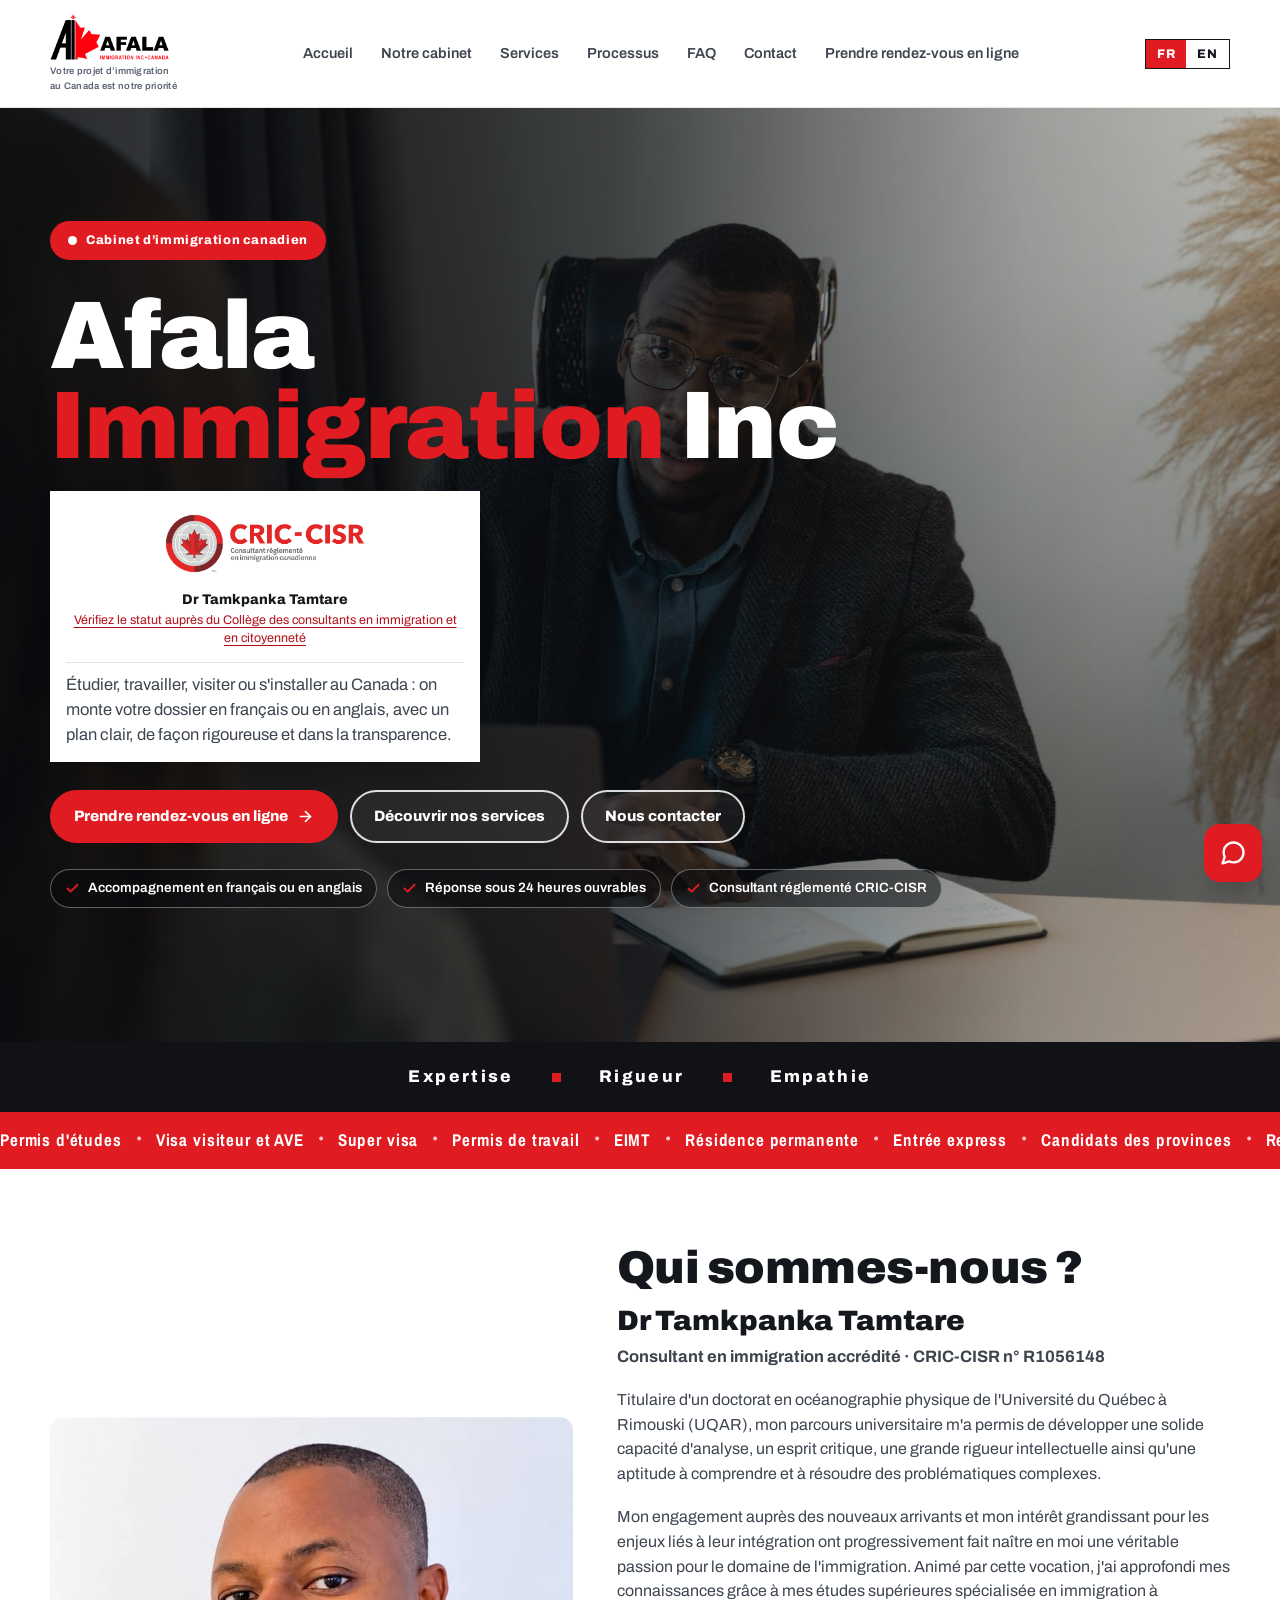
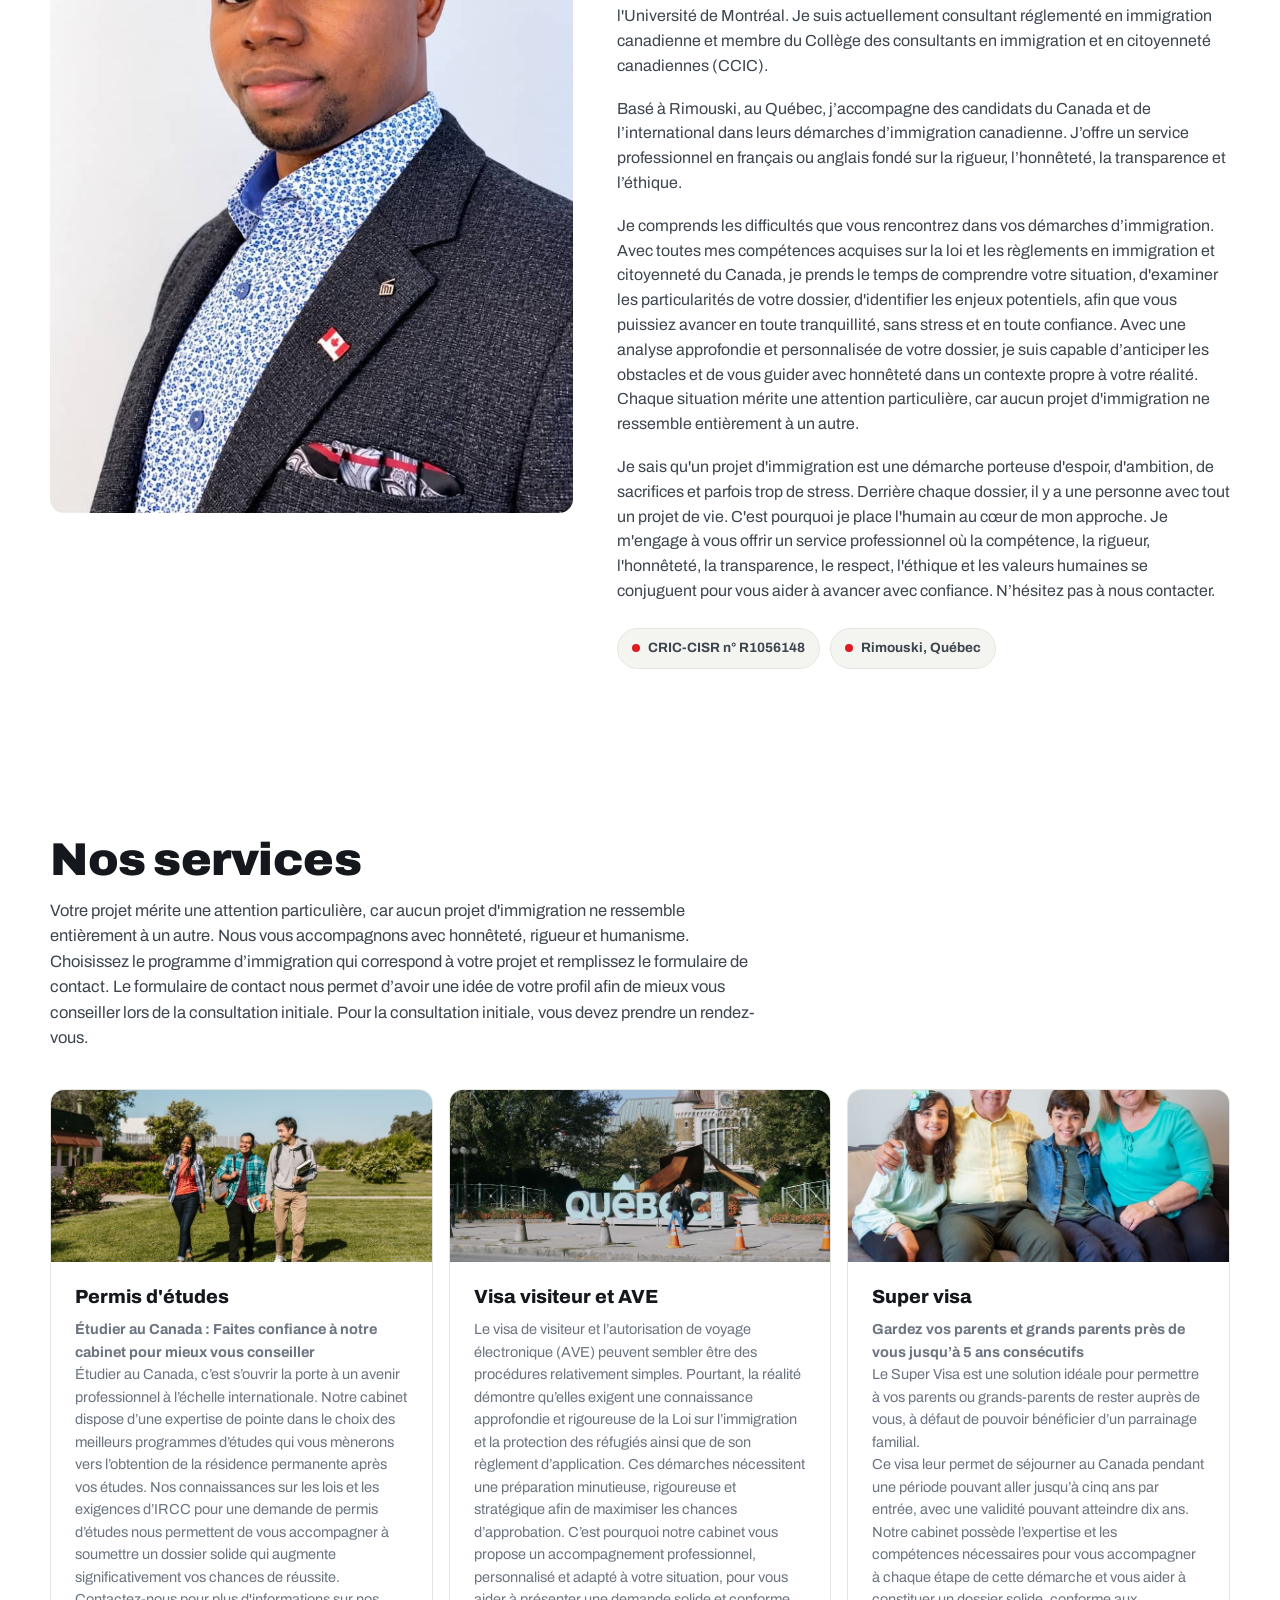
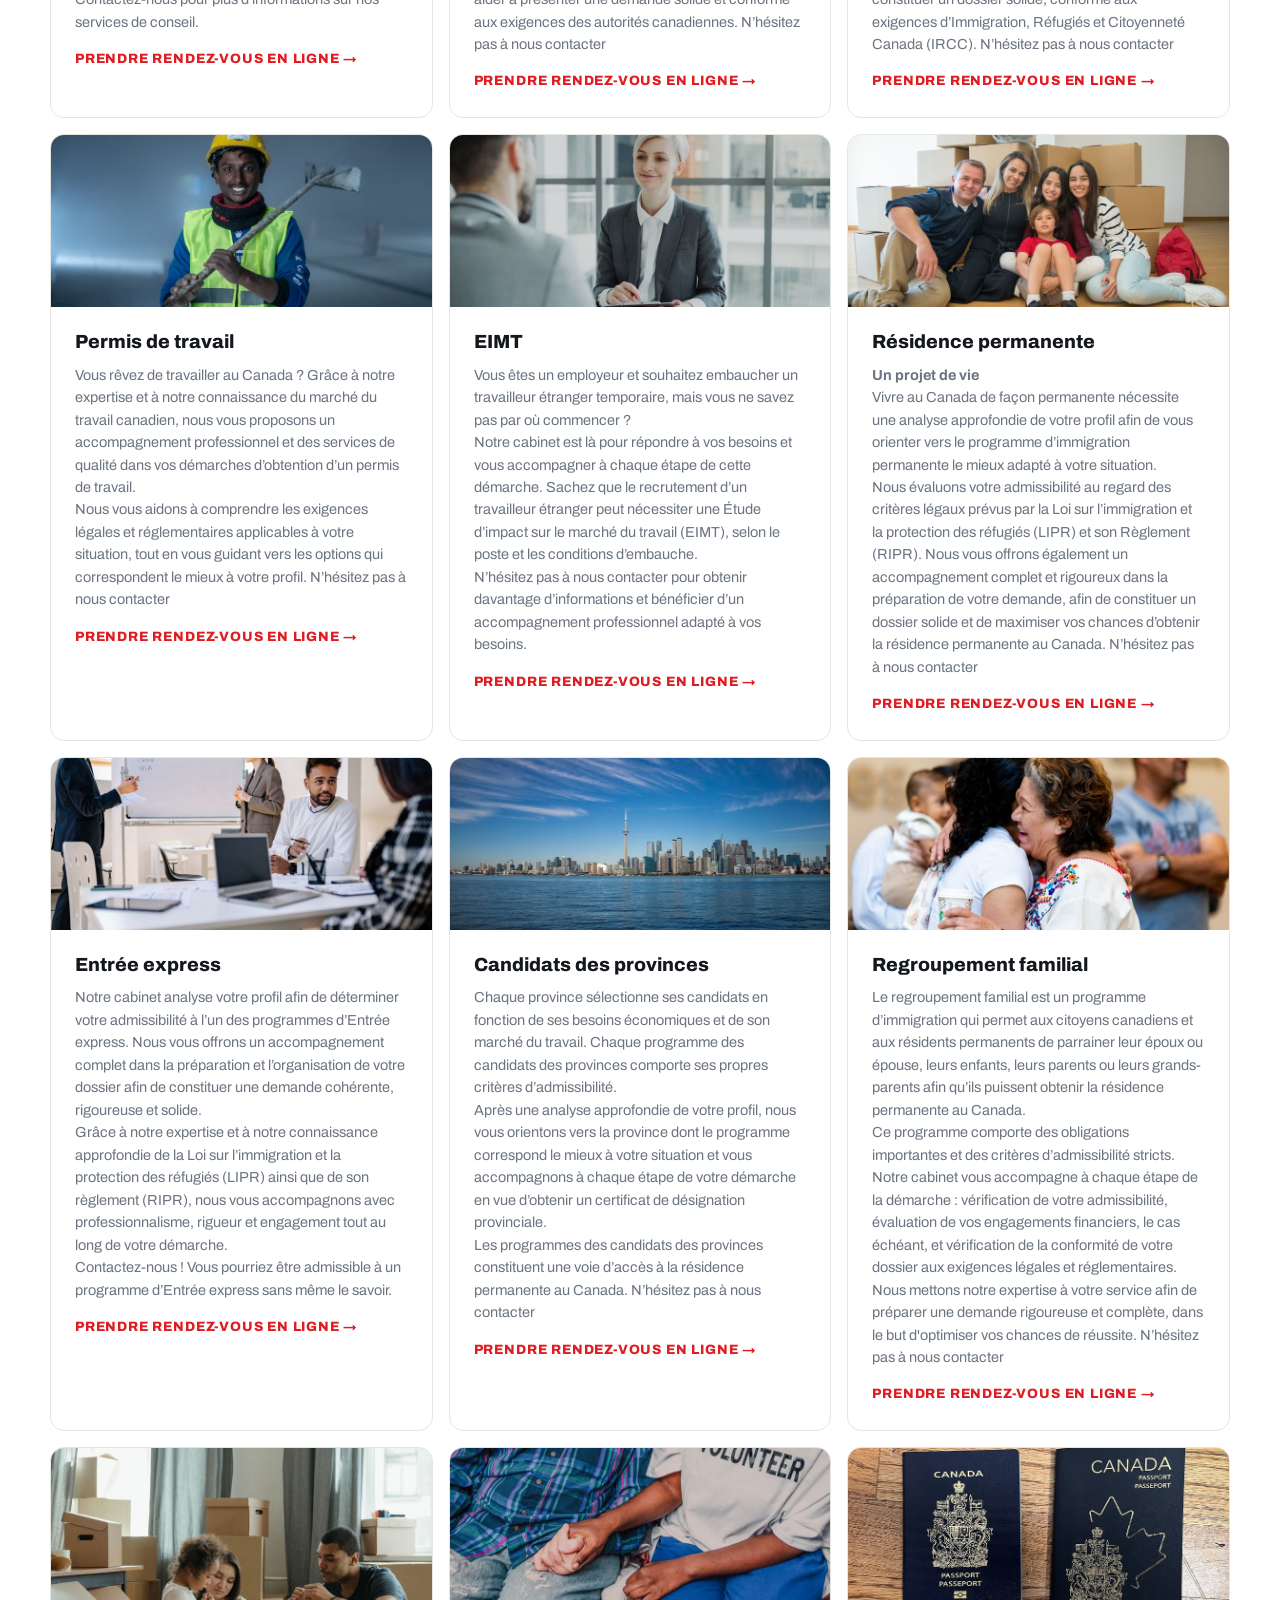
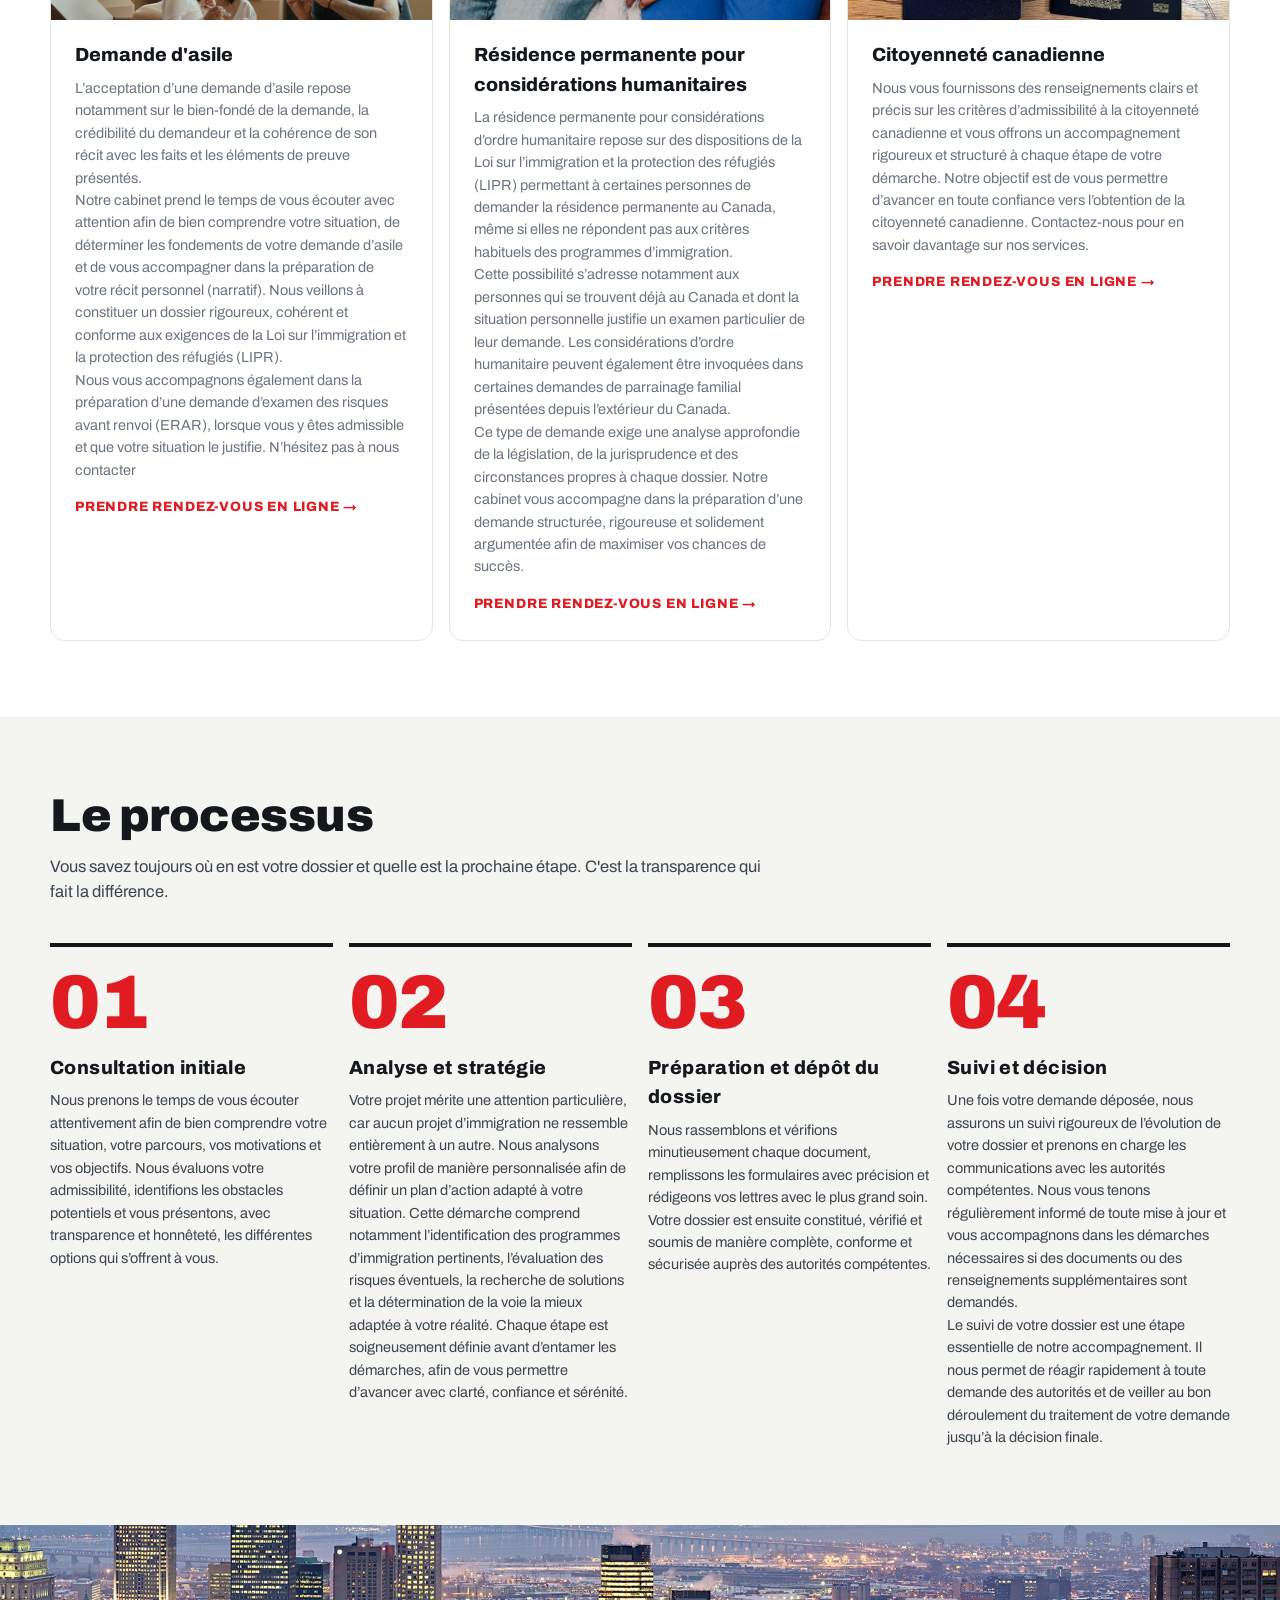
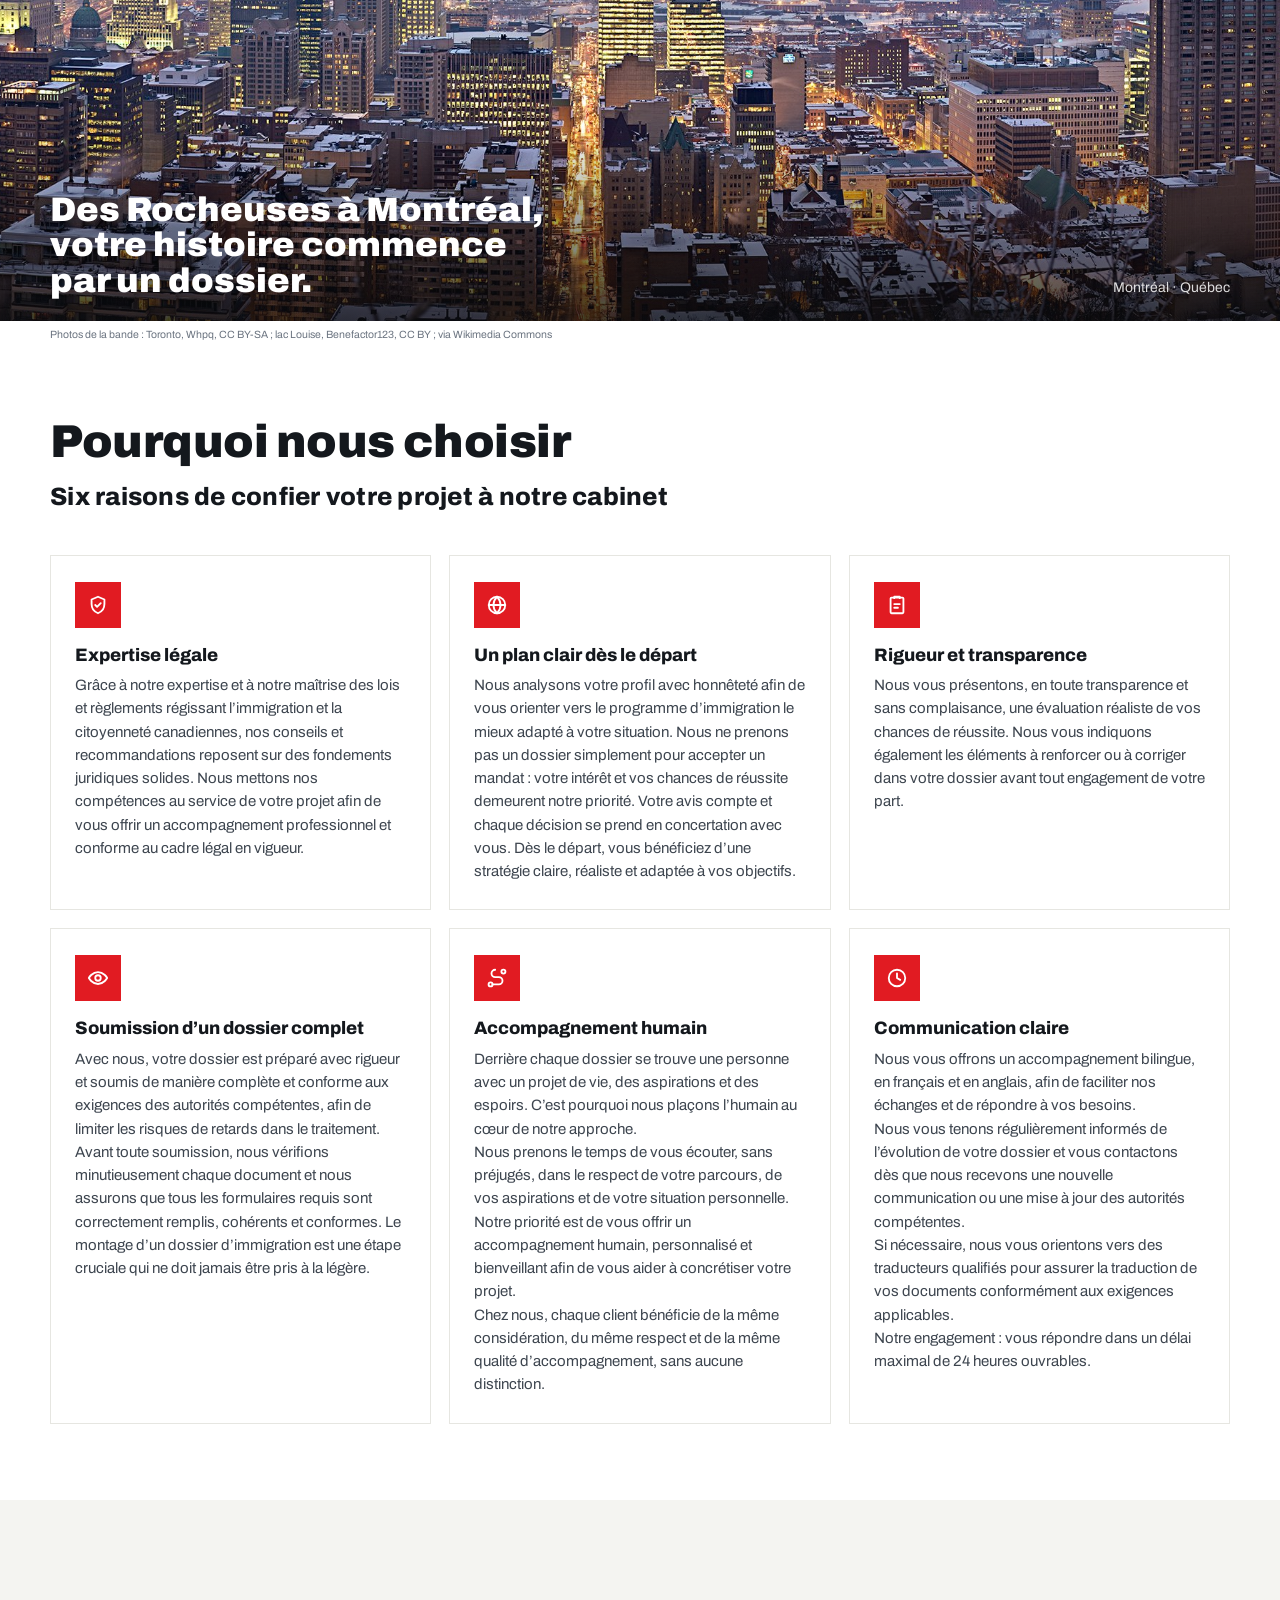
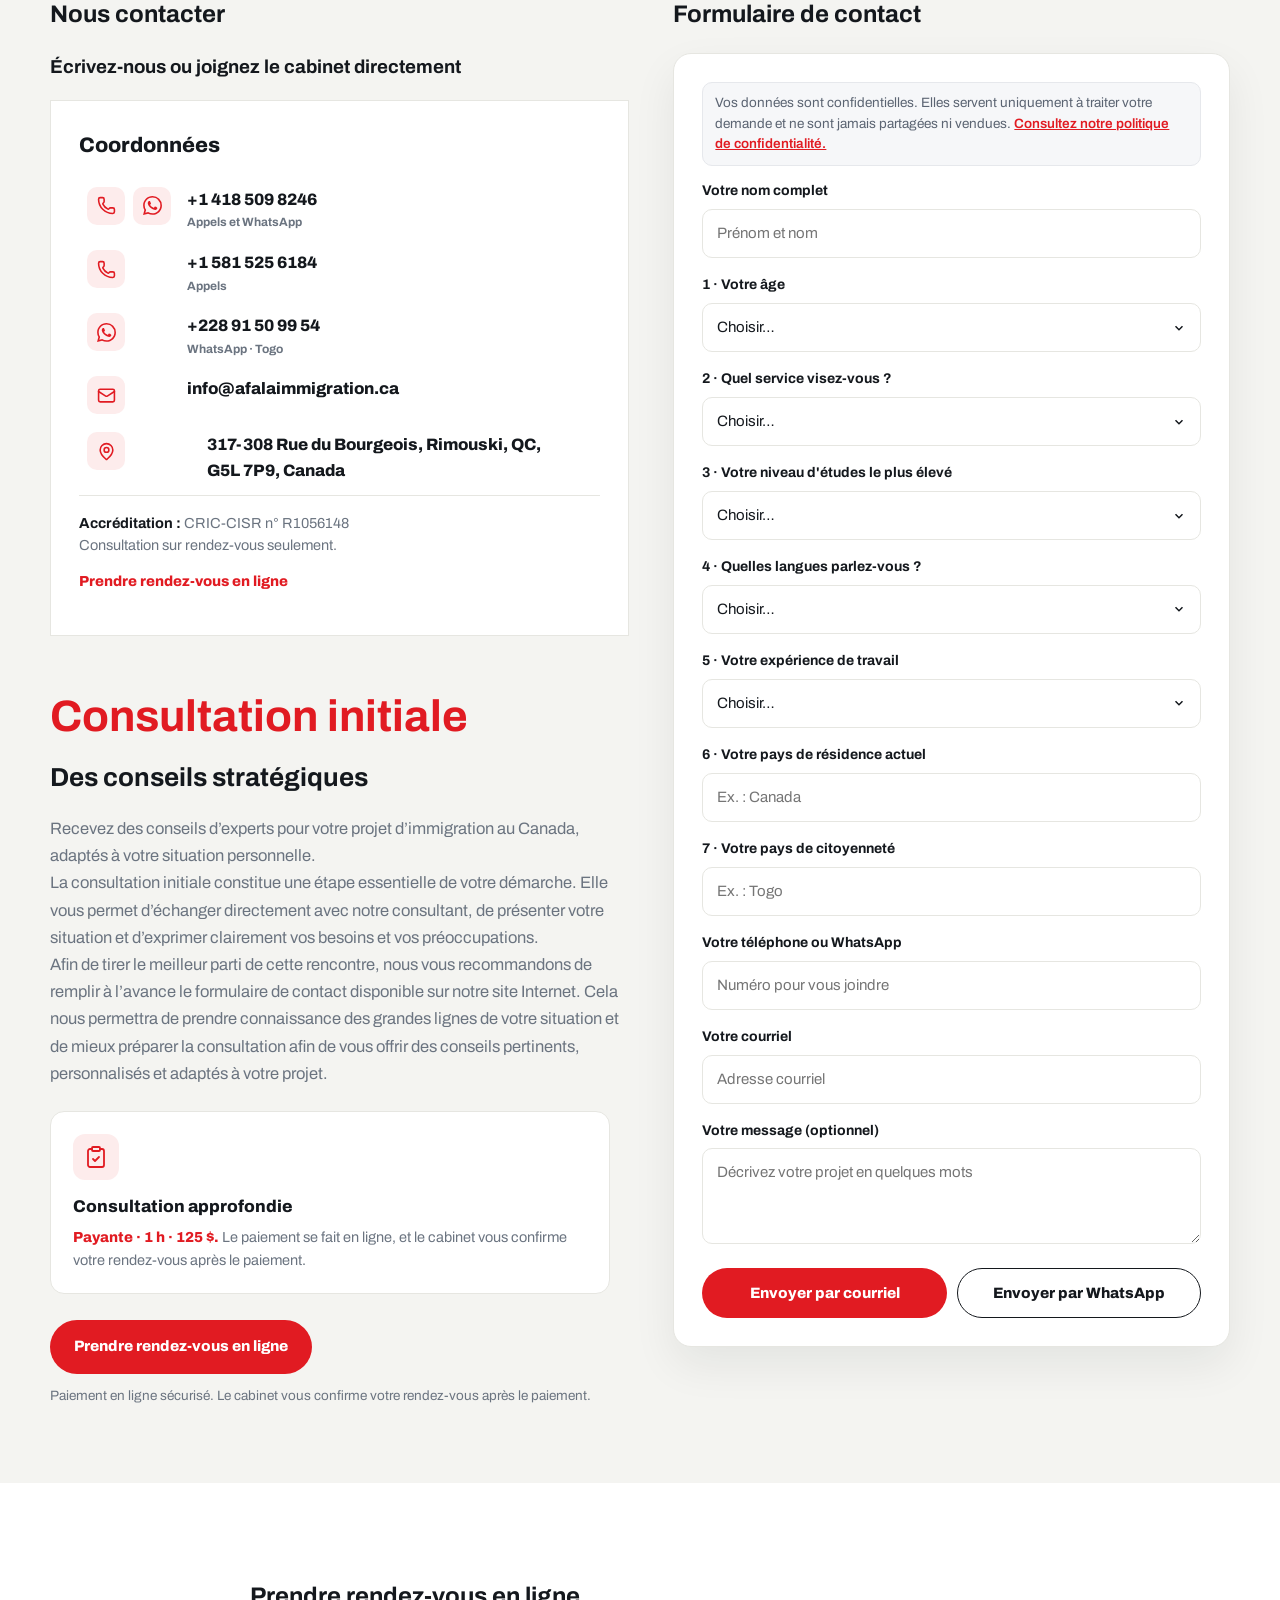
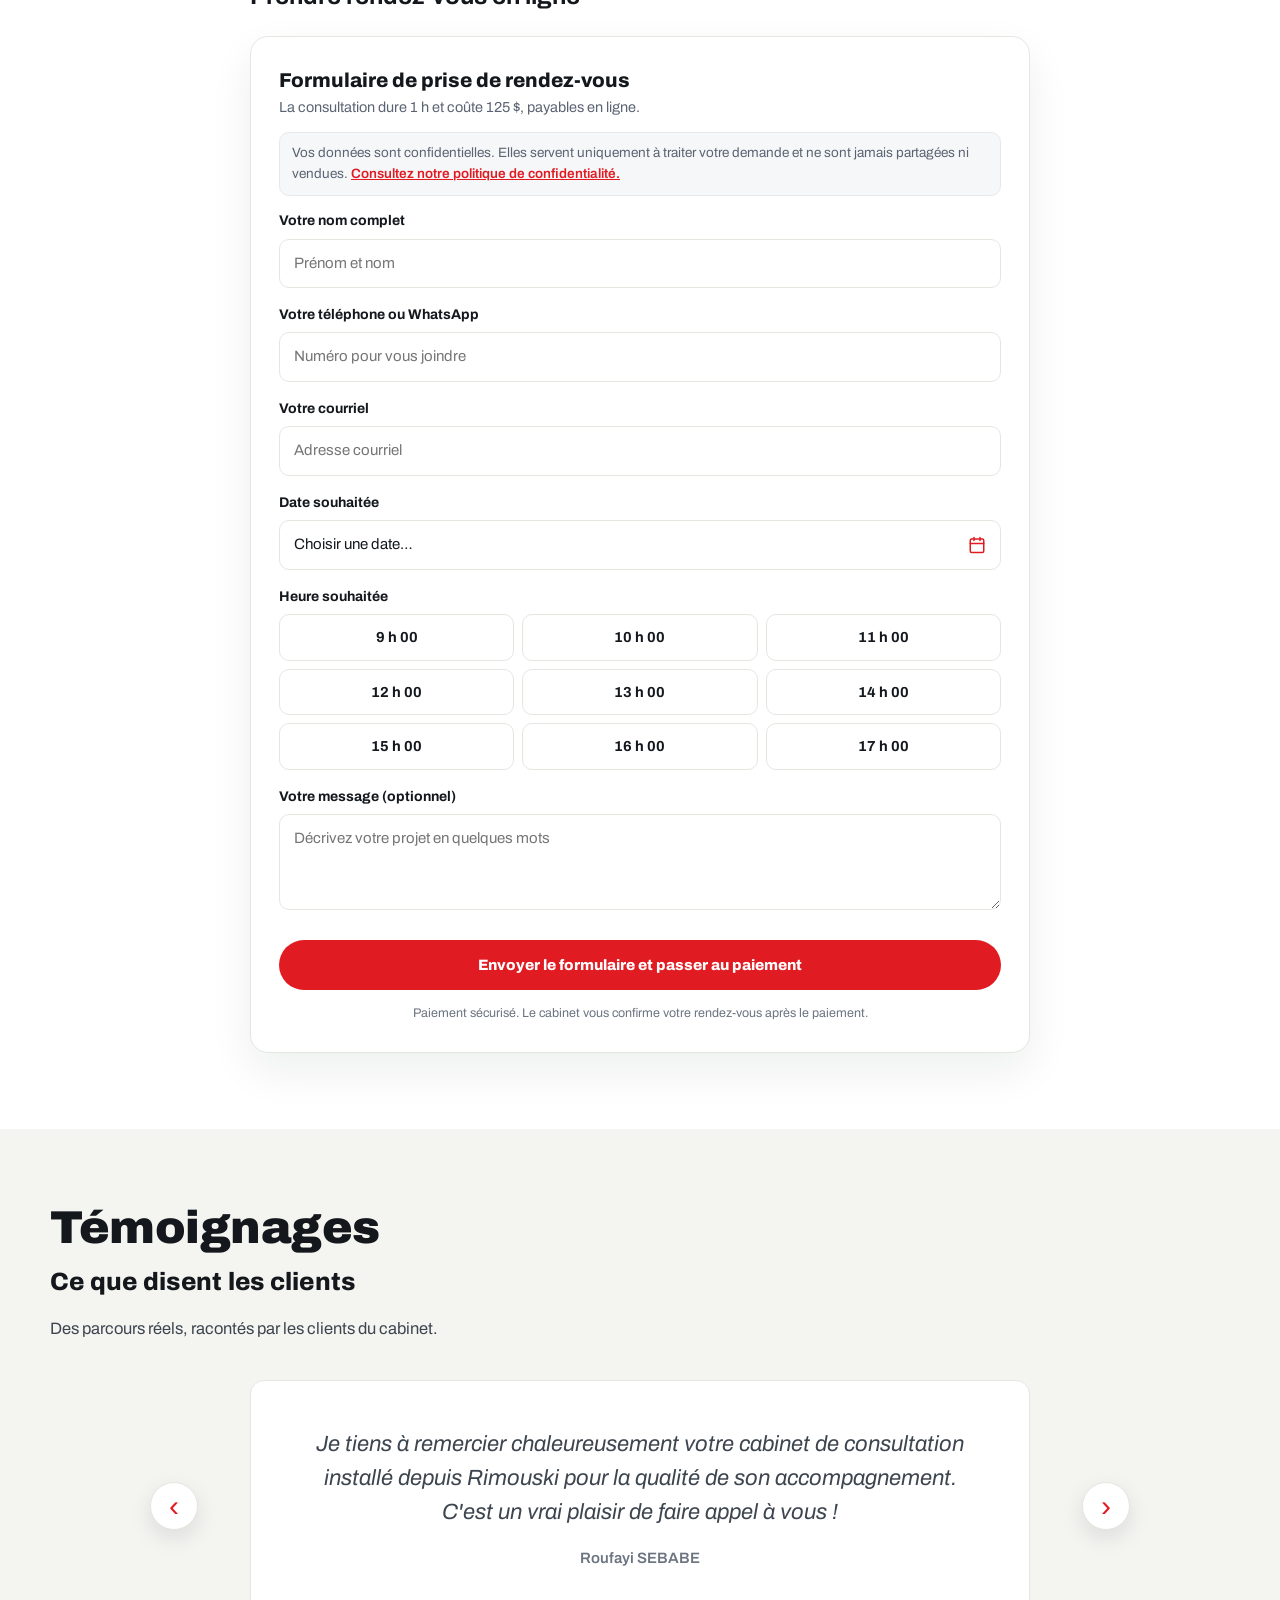
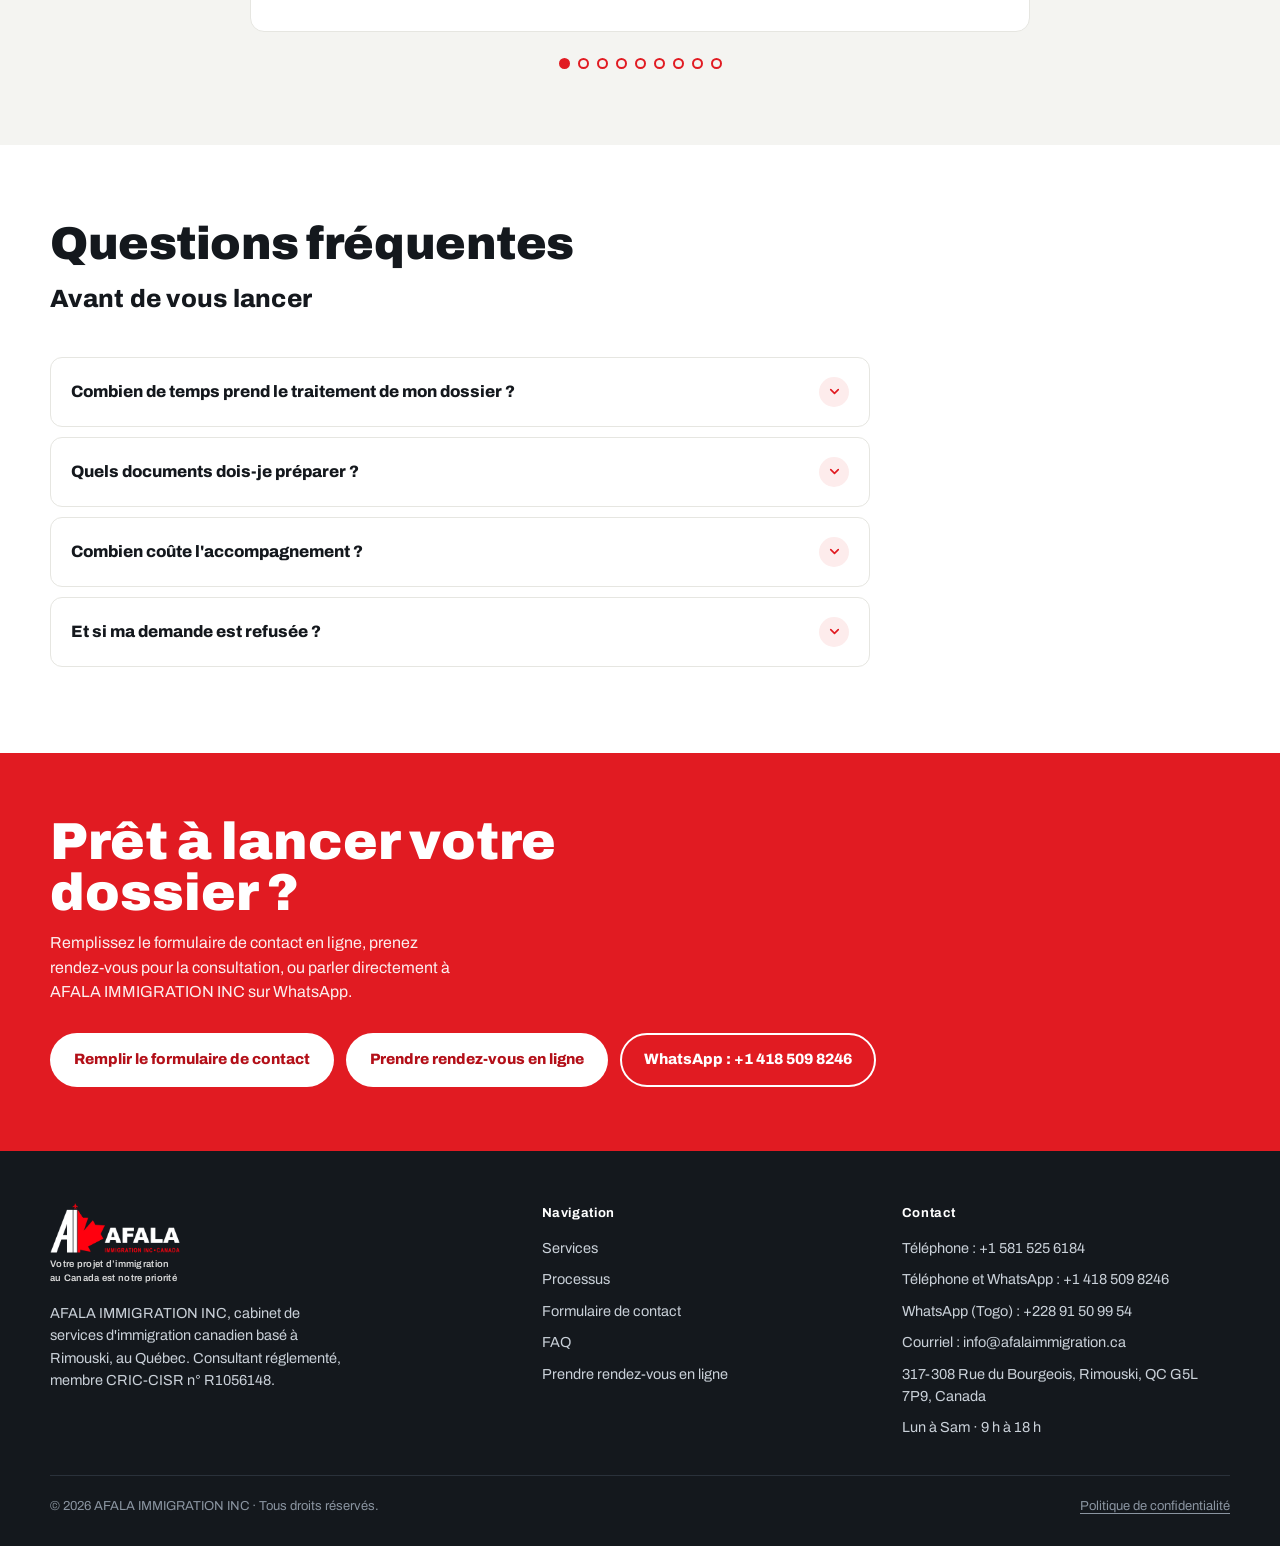
==== index.html @ df6d3e20 "Formulaire : « Je n'ai pas étudié » remplace « Je n'ai pas fréquenté » (niveau scolaire)" ====
<!doctype html>
<html lang="fr">
<head>
<meta charset="utf-8">
<meta name="viewport" content="width=device-width, initial-scale=1, viewport-fit=cover">
<meta name="color-scheme" content="light">
<title>AFALA IMMIGRATION INC · Immigration au Canada</title>
<meta name="description" content="Cabinet d'immigration canadien à Rimouski : permis d'études, visas, résidence permanente et regroupement familial. Consultation d'une heure en français ou en anglais.">
<meta property="og:type" content="website">
<meta property="og:site_name" content="AFALA IMMIGRATION INC">
<meta property="og:title" content="AFALA IMMIGRATION INC · Immigration au Canada">
<meta property="og:description" content="Cabinet d'immigration canadien à Rimouski : permis d'études, visas, résidence permanente et regroupement familial. Consultation d'une heure en français ou en anglais.">
<meta property="og:url" content="https://hubert25-hub.github.io/Afala_immigration-inc/">
<meta property="og:image" content="https://hubert25-hub.github.io/Afala_immigration-inc/afala-images-23/logo-complet.png">
<meta name="twitter:card" content="summary_large_image">
<meta name="twitter:image" content="https://hubert25-hub.github.io/Afala_immigration-inc/afala-images-23/logo-complet.png">
<link rel="canonical" href="https://hubert25-hub.github.io/Afala_immigration-inc/">
<script type="application/ld+json">
{"@context":"https://schema.org","@type":"ProfessionalService","name":"AFALA IMMIGRATION INC","url":"https://hubert25-hub.github.io/Afala_immigration-inc/","logo":"https://hubert25-hub.github.io/Afala_immigration-inc/afala-images-23/logo-complet.png","email":"info@afalaimmigration.ca","telephone":"+1-418-509-8246","address":{"@type":"PostalAddress","streetAddress":"317-308 Rue du Bourgeois","addressLocality":"Rimouski","addressRegion":"QC","postalCode":"G5L 7P9","addressCountry":"CA"},"openingHours":"Mo-Sa 09:00-18:00","availableLanguage":["French","English"],"founder":{"@type":"Person","name":"Dr Tamkpanka Tamtare","jobTitle":"Consultant en immigration accrédité, CRIC-CISR n° R1056148"}}
</script>
<link rel="preconnect" href="https://fonts.googleapis.com">
<link rel="preconnect" href="https://fonts.gstatic.com" crossorigin>
<link href="https://fonts.googleapis.com/css2?family=Archivo:ital,wght@0,400;0,500;0,600;0,700;0,800;0,900;1,700&family=Archivo+Narrow:wght@600;700&display=swap" rel="stylesheet">
<link rel="stylesheet" href="style.css?v=4">
<script src="garde.js"></script>
  <link rel="icon" type="image/png" sizes="64x64" href="afala-images-23/favicon-64.png">
  <link rel="apple-touch-icon" sizes="180x180" href="afala-images-23/icone-apple-180.png">
    
  

</head>
<body>
<div id="splash" aria-hidden="true"><img src="afala-images-23/logo-complet.png" alt=""><p class="splash-slogan">Votre projet d’immigration<br>au Canada est notre priorité</p>
  <div class="barre"><span></span></div></div>


<!-- en-tete -->
  <header class="site">
  <div class="wrap header-in">
    <a class="wordmark" href="#accueil" aria-label="Accueil, AFALA IMMIGRATION INC">
      <img class="brand-logo" src="afala-images-23/logo-complet.png" alt="AFALA IMMIGRATION INC">
    <span class="brand-slogan">Votre projet d’immigration<br>au Canada est notre priorité</span>
    </a>
    <nav class="main" aria-label="Navigation principale">
      <a href="#accueil">Accueil</a>
      <a href="#apropos">Notre cabinet</a>
      <a href="#services">Services</a>
      <a href="#processus">Processus</a>
      <a href="#faq">FAQ</a>
      <a href="#contact">Contact</a>
      <a href="#rendez-vous">Prendre rendez-vous en ligne</a>
    </nav>
    <div class="lang-switch" role="group" aria-label="Langue / Language"><button type="button" data-lang="fr" class="active">FR</button><button type="button" data-lang="en">EN</button></div>
    <button class="burger" id="menuBtn" type="button" aria-label="Ouvrir le menu" aria-expanded="false" aria-controls="mobileMenu"><span></span><span></span><span></span></button>
  </div>
  <div class="mobile-menu" id="mobileMenu">
    <div class="wrap">
      <a href="#accueil">Accueil</a>
      <a href="#apropos">Notre cabinet</a>
      <a href="#services">Services</a>
      <a href="#processus">Processus</a>
      <a href="#faq">FAQ</a>
      <a href="#contact">Contact</a>
      <a href="#rendez-vous">Prendre rendez-vous en ligne</a>
    </div>
  </div>
</header>


<main id="accueil">

  
  <!-- hero -->
  <section class="hero" style="padding-bottom:0">
    <div class="wrap">
      <p class="eyebrow">Cabinet d’immigration canadien</p>
      <h1>Afala<br><span class="red">Immigration</span> Inc</h1>
      <div class="hero-insigne">
        <img class="insigne-fr" src="afala-images-23/CRIC-CISR_FR_HORZ_CLR_POS.png" alt="Insigne CRIC-CISR du Collège des consultants en immigration et en citoyenneté">
        <img class="insigne-en" src="afala-images-23/RCIC-IRB_EN_HORZ_CLR_POS (1).png" alt="RCIC-IRB insignia of the College of Immigration and Citizenship Consultants">
        <div class="hero-insigne-txt">
          <div class="hero-insigne-name">Dr Tamkpanka Tamtare</div>
          <a class="hero-insigne-link" href="https://register.college-ic.ca" target="_blank" rel="noopener">Vérifiez le statut auprès du Collège des consultants en immigration et en citoyenneté</a>
        </div>
        <p class="hero-insigne-sub">Étudier, travailler, visiter ou s'installer au Canada : on monte votre dossier en français ou en anglais, avec un plan clair, de façon rigoureuse et dans la transparence.</p>
      </div>
      <div class="hero-ctas">
        <a class="btn btn-red" href="#rendez-vous">Prendre rendez-vous en ligne
          <svg width="17" height="17" viewBox="0 0 24 24" fill="none" stroke="currentColor" stroke-width="2.4" stroke-linecap="round" stroke-linejoin="round"><path d="M5 12h14"/><path d="m12 5 7 7-7 7"/></svg>
        </a>
        <a class="btn btn-outline" href="#services">Découvrir nos services</a>
        <a class="btn btn-outline" href="#contact">Nous contacter</a>
      </div>
      <ul class="trust">
        <li><svg width="15" height="15" viewBox="0 0 24 24" fill="none" stroke="#E11B22" stroke-width="3" stroke-linecap="round" stroke-linejoin="round"><path d="M20 6 9 17l-5-5"/></svg>Accompagnement en français ou en anglais</li>
        <li><svg width="15" height="15" viewBox="0 0 24 24" fill="none" stroke="#E11B22" stroke-width="3" stroke-linecap="round" stroke-linejoin="round"><path d="M20 6 9 17l-5-5"/></svg>Réponse sous 24 heures ouvrables</li>
        <li><svg width="15" height="15" viewBox="0 0 24 24" fill="none" stroke="#E11B22" stroke-width="3" stroke-linecap="round" stroke-linejoin="round"><path d="M20 6 9 17l-5-5"/></svg>Consultant réglementé CRIC-CISR</li>
      </ul>
    </div>
      
    
    <figure class="wrap hero-photo" id="heroPhoto">
      <div class="hero-slides">
        <div class="hero-slide active">
          <img src="afala-images-23/photo-consultation.jpg" alt="Le consultant en immigration en pleine consultation avec une cliente" width="1920" height="1280">
        </div>
      </div>
    </figure>
  </section>

  <div class="devise-band" aria-label="Devise du cabinet"><span>Expertise</span><i></i><span>Rigueur</span><i></i><span>Empathie</span></div>

  <div class="marquee" aria-hidden="true">
    <!-- banniere defilante -->
  <div class="marquee-track" id="marqueeTrack">
      <span>Permis d'études</span><i>•</i><span>Visa visiteur et AVE</span><i>•</i><span>Super visa</span><i>•</i><span>Permis de travail</span><i>•</i><span>EIMT</span><i>•</i><span>Résidence permanente</span><i>•</i><span>Entrée express</span><i>•</i><span>Candidats des provinces</span><i>•</i><span>Regroupement familial</span><i>•</i><span>Demande d'asile</span><i>•</i><span>Résidence permanente pour considérations humanitaires</span><i>•</i><span>Citoyenneté canadienne</span><i>•</i>
    </div>
  </div>

  
  <!-- a propos -->
  <section id="apropos">
    <div class="wrap about-layout">
      <figure class="about-photo has-img" style="margin:0"><img src="afala-images-23/portrait-consultant.jpg" alt="Dr Tamkpanka Tamtare, consultant en immigration accrédité" loading="lazy"></figure>
      <div class="about-copy">
        <h2 class="keep-case">Qui sommes-nous&nbsp;?</h2>
        <p class="about-name">Dr Tamkpanka Tamtare</p>
        <p class="about-role">Consultant en immigration accrédité · CRIC-CISR n° R1056148</p>
        <p class="about-text">Titulaire d'un doctorat en océanographie physique de l'Université du Québec à Rimouski (UQAR), mon parcours universitaire m'a permis de développer une solide capacité d'analyse, un esprit critique, une grande rigueur intellectuelle ainsi qu'une aptitude à comprendre et à résoudre des problématiques complexes.</p>
        <p class="about-text">Mon engagement auprès des nouveaux arrivants et mon intérêt grandissant pour les enjeux liés à leur intégration ont progressivement fait naître en moi une véritable passion pour le domaine de l'immigration. Animé par cette vocation, j'ai approfondi mes connaissances grâce à mes études supérieures spécialisée en immigration à l'Université de Montréal. Je suis actuellement consultant réglementé en immigration canadienne et membre du Collège des consultants en immigration et en citoyenneté canadiennes (CCIC).</p>
        <p class="about-text">Basé à Rimouski, au Québec, j’accompagne des candidats du Canada et de l’international dans leurs démarches d’immigration canadienne. J’offre un service professionnel en français ou anglais fondé sur la rigueur, l’honnêteté, la transparence et l’éthique.</p>
        <p class="about-text">Je comprends les difficultés que vous rencontrez dans vos démarches d’immigration. Avec toutes mes compétences acquises sur la loi et les règlements en immigration et citoyenneté du Canada, je prends le temps de comprendre votre situation, d'examiner les particularités de votre dossier, d'identifier les enjeux potentiels, afin que vous puissiez avancer en toute tranquillité, sans stress et en toute confiance. Avec une analyse approfondie et personnalisée de votre dossier, je suis capable d’anticiper les obstacles et de vous guider avec honnêteté dans un contexte propre à votre réalité. Chaque situation mérite une attention particulière, car aucun projet d'immigration ne ressemble entièrement à un autre.</p>
        <p class="about-text">Je sais qu'un projet d'immigration est une démarche porteuse d'espoir, d'ambition, de sacrifices et parfois trop de stress. Derrière chaque dossier, il y a une personne avec tout un projet de vie. C'est pourquoi je place l'humain au cœur de mon approche. Je m'engage à vous offrir un service professionnel où la compétence, la rigueur, l'honnêteté, la transparence, le respect, l'éthique et les valeurs humaines se conjuguent pour vous aider à avancer avec confiance. N’hésitez pas à nous contacter.</p>
        <ul class="about-chips">
          <li>CRIC-CISR n° R1056148</li>
          <li>Rimouski, Québec</li>
        </ul>
      </div>
    </div>
  </section>

  
  <!-- services -->
  <section id="services">
    <div class="wrap">
      <div class="sec-head">
        <h2>Nos services</h2>
        <p>Votre projet mérite une attention particulière, car aucun projet d'immigration ne ressemble entièrement à un autre. Nous vous accompagnons avec honnêteté, rigueur et humanisme. Choisissez le programme d’immigration qui correspond à votre projet et remplissez le formulaire de contact. Le formulaire de contact nous permet d’avoir une idée de votre profil afin de mieux vous conseiller lors de la consultation initiale. Pour la consultation initiale, vous devez prendre un rendez-vous.</p>
      </div>
      <div class="services">
        <a class="svc" href="#rendez-vous"><img class="photo" src="afala-images-23/service-residence-temporaire.jpg" alt="Étudiants marchant sur un campus"><h3>Permis d'études</h3><p><strong>Étudier au Canada : Faites confiance à notre cabinet pour mieux vous conseiller</strong></p><p>Étudier au Canada, c’est s’ouvrir la porte à un avenir professionnel à l’échelle internationale. Notre cabinet dispose d’une expertise de pointe dans le choix des meilleurs programmes d’études qui vous mènerons vers l’obtention de la résidence permanente après vos études. Nos connaissances sur les lois et les exigences d’IRCC pour une demande de permis d’études nous permettent de vous accompagner à soumettre un dossier solide qui augmente significativement vos chances de réussite. Contactez-nous pour plus d'informations sur nos services de conseil.</p><span class="go">Prendre rendez-vous en ligne →</span></a>
        <a class="svc" href="#rendez-vous"><img class="photo" src="afala-images-23/service-visites.jpg" alt="Des touristes devant le panneau de la ville de Québec"><h3>Visa visiteur et AVE</h3><p>Le visa de visiteur et l’autorisation de voyage électronique (AVE) peuvent sembler être des procédures relativement simples. Pourtant, la réalité démontre qu’elles exigent une connaissance approfondie et rigoureuse de la Loi sur l’immigration et la protection des réfugiés ainsi que de son règlement d’application. Ces démarches nécessitent une préparation minutieuse, rigoureuse et stratégique afin de maximiser les chances d’approbation. C’est pourquoi notre cabinet vous propose un accompagnement professionnel, personnalisé et adapté à votre situation, pour vous aider à présenter une demande solide et conforme aux exigences des autorités canadiennes. N’hésitez pas à nous contacter</p><span class="go">Prendre rendez-vous en ligne →</span></a>
        <a class="svc" href="#rendez-vous"><img class="photo" src="afala-images-23/service-super-visa.jpg" alt="Des grands-parents souriants entourés de leurs petits-enfants"><h3>Super visa</h3><p><strong>Gardez vos parents et grands parents près de vous jusqu’à 5 ans consécutifs</strong></p><p>Le Super Visa est une solution idéale pour permettre à vos parents ou grands-parents de rester auprès de vous, à défaut de pouvoir bénéficier d’un parrainage familial.</p><p>Ce visa leur permet de séjourner au Canada pendant une période pouvant aller jusqu’à cinq ans par entrée, avec une validité pouvant atteindre dix ans.</p><p>Notre cabinet possède l’expertise et les compétences nécessaires pour vous accompagner à chaque étape de cette démarche et vous aider à constituer un dossier solide, conforme aux exigences d’Immigration, Réfugiés et Citoyenneté Canada (IRCC). N’hésitez pas à nous contacter</p><span class="go">Prendre rendez-vous en ligne →</span></a>
        <a class="svc" href="#rendez-vous"><img class="photo" src="afala-images-23/service-permis-travail.jpg" alt="Un travailleur souriant sur son lieu de travail"><h3>Permis de travail</h3><p>Vous rêvez de travailler au Canada ? Grâce à notre expertise et à notre connaissance du marché du travail canadien, nous vous proposons un accompagnement professionnel et des services de qualité dans vos démarches d’obtention d’un permis de travail.</p><p>Nous vous aidons à comprendre les exigences légales et réglementaires applicables à votre situation, tout en vous guidant vers les options qui correspondent le mieux à votre profil. N’hésitez pas à nous contacter</p><span class="go">Prendre rendez-vous en ligne →</span></a>
        <a class="svc" href="#rendez-vous"><img class="photo" src="afala-images-23/service-eimt.jpg" alt="Un entretien d'embauche dans un bureau moderne"><h3>EIMT</h3><p>Vous êtes un employeur et souhaitez embaucher un travailleur étranger temporaire, mais vous ne savez pas par où commencer ?</p><p>Notre cabinet est là pour répondre à vos besoins et vous accompagner à chaque étape de cette démarche. Sachez que le recrutement d’un travailleur étranger peut nécessiter une Étude d’impact sur le marché du travail (EIMT), selon le poste et les conditions d’embauche.</p><p>N’hésitez pas à nous contacter pour obtenir davantage d’informations et bénéficier d’un accompagnement professionnel adapté à vos besoins.</p><span class="go">Prendre rendez-vous en ligne →</span></a>
        <a class="svc" href="#rendez-vous"><img class="photo" src="afala-images-23/service-residence-permanente.jpg" alt="Une famille souriante qui s'installe dans son nouveau logement"><h3>Résidence permanente</h3><p><strong>Un projet de vie</strong></p><p>Vivre au Canada de façon permanente nécessite une analyse approfondie de votre profil afin de vous orienter vers le programme d’immigration permanente le mieux adapté à votre situation.</p><p>Nous évaluons votre admissibilité au regard des critères légaux prévus par la Loi sur l’immigration et la protection des réfugiés (LIPR) et son Règlement (RIPR). Nous vous offrons également un accompagnement complet et rigoureux dans la préparation de votre demande, afin de constituer un dossier solide et de maximiser vos chances d’obtenir la résidence permanente au Canada. N’hésitez pas à nous contacter</p><span class="go">Prendre rendez-vous en ligne →</span></a>
        <a class="svc" href="#rendez-vous"><img class="photo" src="afala-images-23/service-entree-express.jpg" alt="Professionnels en réunion dans un bureau moderne"><h3>Entrée express</h3><p>Notre cabinet analyse votre profil afin de déterminer votre admissibilité à l’un des programmes d’Entrée express. Nous vous offrons un accompagnement complet dans la préparation et l’organisation de votre dossier afin de constituer une demande cohérente, rigoureuse et solide.</p><p>Grâce à notre expertise et à notre connaissance approfondie de la Loi sur l’immigration et la protection des réfugiés (LIPR) ainsi que de son règlement (RIPR), nous vous accompagnons avec professionnalisme, rigueur et engagement tout au long de votre démarche.</p><p>Contactez-nous ! Vous pourriez être admissible à un programme d’Entrée express sans même le savoir.</p><span class="go">Prendre rendez-vous en ligne →</span></a>
        <a class="svc" href="#rendez-vous"><img class="photo" src="afala-images-23/service-provinces.jpg" alt="Toronto et la tour CN vues depuis le lac Ontario"><h3>Candidats des provinces</h3><p>Chaque province sélectionne ses candidats en fonction de ses besoins économiques et de son marché du travail. Chaque programme des candidats des provinces comporte ses propres critères d’admissibilité.</p><p>Après une analyse approfondie de votre profil, nous vous orientons vers la province dont le programme correspond le mieux à votre situation et vous accompagnons à chaque étape de votre démarche en vue d’obtenir un certificat de désignation provinciale.</p><p>Les programmes des candidats des provinces constituent une voie d’accès à la résidence permanente au Canada. N’hésitez pas à nous contacter</p><span class="go">Prendre rendez-vous en ligne →</span></a>
        <a class="svc" href="#rendez-vous"><img class="photo" src="afala-images-23/service-regroupement-familial.jpg" alt="Une famille réunie qui s'enlace avec joie"><h3>Regroupement familial</h3><p>Le regroupement familial est un programme d’immigration qui permet aux citoyens canadiens et aux résidents permanents de parrainer leur époux ou épouse, leurs enfants, leurs parents ou leurs grands-parents afin qu’ils puissent obtenir la résidence permanente au Canada.</p><p>Ce programme comporte des obligations importantes et des critères d’admissibilité stricts. Notre cabinet vous accompagne à chaque étape de la démarche : vérification de votre admissibilité, évaluation de vos engagements financiers, le cas échéant, et vérification de la conformité de votre dossier aux exigences légales et réglementaires.</p><p>Nous mettons notre expertise à votre service afin de préparer une demande rigoureuse et complète, dans le but d'optimiser vos chances de réussite. N’hésitez pas à nous contacter</p><span class="go">Prendre rendez-vous en ligne →</span></a>
        <a class="svc" href="#rendez-vous"><img class="photo" src="afala-images-23/service-asile.jpg" alt="Une famille qui s'installe dans un logement lumineux"><h3>Demande d'asile</h3><p>L’acceptation d’une demande d’asile repose notamment sur le bien-fondé de la demande, la crédibilité du demandeur et la cohérence de son récit avec les faits et les éléments de preuve présentés.</p><p>Notre cabinet prend le temps de vous écouter avec attention afin de bien comprendre votre situation, de déterminer les fondements de votre demande d’asile et de vous accompagner dans la préparation de votre récit personnel (narratif). Nous veillons à constituer un dossier rigoureux, cohérent et conforme aux exigences de la Loi sur l’immigration et la protection des réfugiés (LIPR).</p><p>Nous vous accompagnons également dans la préparation d’une demande d’examen des risques avant renvoi (ERAR), lorsque vous y êtes admissible et que votre situation le justifie. N’hésitez pas à nous contacter</p><span class="go">Prendre rendez-vous en ligne →</span></a>
        <a class="svc" href="#rendez-vous"><img class="photo" src="afala-images-23/service-humanitaire.jpg" alt="Deux personnes se tenant la main en signe de soutien"><h3>Résidence permanente pour considérations humanitaires</h3><p>La résidence permanente pour considérations d’ordre humanitaire repose sur des dispositions de la Loi sur l’immigration et la protection des réfugiés (LIPR) permettant à certaines personnes de demander la résidence permanente au Canada, même si elles ne répondent pas aux critères habituels des programmes d’immigration.</p><p>Cette possibilité s’adresse notamment aux personnes qui se trouvent déjà au Canada et dont la situation personnelle justifie un examen particulier de leur demande. Les considérations d’ordre humanitaire peuvent également être invoquées dans certaines demandes de parrainage familial présentées depuis l’extérieur du Canada.</p><p>Ce type de demande exige une analyse approfondie de la législation, de la jurisprudence et des circonstances propres à chaque dossier. Notre cabinet vous accompagne dans la préparation d’une demande structurée, rigoureuse et solidement argumentée afin de maximiser vos chances de succès.</p><span class="go">Prendre rendez-vous en ligne →</span></a>
        <a class="svc" href="#rendez-vous"><img class="photo" src="afala-images-23/service-citoyennete.jpg" alt="Deux passeports canadiens sur une table en bois"><h3>Citoyenneté canadienne</h3><p>Nous vous fournissons des renseignements clairs et précis sur les critères d’admissibilité à la citoyenneté canadienne et vous offrons un accompagnement rigoureux et structuré à chaque étape de votre démarche. Notre objectif est de vous permettre d’avancer en toute confiance vers l’obtention de la citoyenneté canadienne. Contactez-nous pour en savoir davantage sur nos services.</p><span class="go">Prendre rendez-vous en ligne →</span></a>
      </div>
    </div>
  </section>

  
  <!-- processus -->
  <section id="processus" class="section-gray">
    <div class="wrap">
      <div class="sec-head">
        <h2>Le processus</h2>
        <p>Vous savez toujours où en est votre dossier et quelle est la prochaine étape. C'est la transparence qui fait la différence.</p>
      </div>
      <div class="processus">
        <div class="step"><div class="num">01</div><h3>Consultation initiale</h3><p>Nous prenons le temps de vous écouter attentivement afin de bien comprendre votre situation, votre parcours, vos motivations et vos objectifs. Nous évaluons votre admissibilité, identifions les obstacles potentiels et vous présentons, avec transparence et honnêteté, les différentes options qui s’offrent à vous.</p></div>
        <div class="step"><div class="num">02</div><h3>Analyse et stratégie</h3><p>Votre projet mérite une attention particulière, car aucun projet d’immigration ne ressemble entièrement à un autre. Nous analysons votre profil de manière personnalisée afin de définir un plan d’action adapté à votre situation. Cette démarche comprend notamment l’identification des programmes d’immigration pertinents, l’évaluation des risques éventuels, la recherche de solutions et la détermination de la voie la mieux adaptée à votre réalité. Chaque étape est soigneusement définie avant d’entamer les démarches, afin de vous permettre d’avancer avec clarté, confiance et sérénité.</p></div>
        <div class="step"><div class="num">03</div><h3>Préparation et dépôt du dossier</h3><p>Nous rassemblons et vérifions minutieusement chaque document, remplissons les formulaires avec précision et rédigeons vos lettres avec le plus grand soin. Votre dossier est ensuite constitué, vérifié et soumis de manière complète, conforme et sécurisée auprès des autorités compétentes.</p></div>
        <div class="step"><div class="num">04</div><h3>Suivi et décision</h3><p>Une fois votre demande déposée, nous assurons un suivi rigoureux de l’évolution de votre dossier et prenons en charge les communications avec les autorités compétentes. Nous vous tenons régulièrement informé de toute mise à jour et vous accompagnons dans les démarches nécessaires si des documents ou des renseignements supplémentaires sont demandés.</p><p>Le suivi de votre dossier est une étape essentielle de notre accompagnement. Il nous permet de réagir rapidement à toute demande des autorités et de veiller au bon déroulement du traitement de votre demande jusqu’à la décision finale.</p></div>
      </div>
    </div>
  </section>
  
  <!-- banniere villes -->
  <section class="photobreak" aria-label="Vues de villes canadiennes">
    <figure id="photoBreak">
      <div class="pb-slides">
        <div class="pb-slide active">
          <img src="afala-images-23/photo-pause-1.jpg" alt="Le centre-ville de Montréal sous la neige, au crépuscule" width="1920" height="1080" loading="lazy">
        </div>
        <div class="pb-slide">
          <img src="afala-images-23/photo-pause-2.jpg" alt="Le Parlement du Canada sur la colline, à Ottawa, en Ontario" width="735" height="490" loading="lazy">
        </div>
        <div class="pb-slide">
          <img src="afala-images-23/photo-pause-3.jpg" alt="Vancouver, son port et les montagnes, en Colombie-Britannique" width="1000" height="666" loading="lazy">
        </div>
        <div class="pb-slide">
          <img src="afala-images-23/photo-pause-4.jpg" alt="Toronto, la tour CN et la skyline vues depuis les îles, en Ontario" width="1920" height="1027" loading="lazy">
        </div>
        <div class="pb-slide">
          <img src="afala-images-23/photo-pause-5.jpg" alt="Le lac Louise et le glacier Victoria, dans les Rocheuses, en Alberta" width="1728" height="782" loading="lazy">
        </div>
      </div>
      <figcaption>
        <div class="wrap">
          <p class="big">Des Rocheuses à Montréal, votre histoire commence par un dossier.</p>
          <p class="small" id="pbLabel">Montréal · Québec</p>
        </div>
      </figcaption>
    </figure>
    <div class="wrap"><p class="photo-credit">Photos de la bande : Toronto, Whpq, CC BY-SA ; lac Louise, Benefactor123, CC BY ; via Wikimedia Commons</p></div>
  </section>

  
    
  <!-- admissibilite -->
  <section id="pourquoi">
    <div class="wrap">
      <div class="sec-head">
        <h2>Pourquoi nous choisir</h2>
        <h3 class="sec-sub">Six raisons de confier votre projet à notre cabinet</h3>
      </div>
      <div class="why-grid">
        <article class="why-card"><div class="why-ico"><svg width="22" height="22" viewBox="0 0 24 24" fill="none" stroke="#fff" stroke-width="2" stroke-linecap="round" stroke-linejoin="round"><path d="M12 3l7 3v5c0 4.5-3 8.5-7 10-4-1.5-7-5.5-7-10V6z"/><path d="m9 12 2 2 4-4"/></svg></div><h3>Expertise légale</h3><p>Grâce à notre expertise et à notre maîtrise des lois et règlements régissant l’immigration et la citoyenneté canadiennes, nos conseils et recommandations reposent sur des fondements juridiques solides. Nous mettons nos compétences au service de votre projet afin de vous offrir un accompagnement professionnel et conforme au cadre légal en vigueur.</p></article>
        <article class="why-card"><div class="why-ico"><svg width="22" height="22" viewBox="0 0 24 24" fill="none" stroke="#fff" stroke-width="2" stroke-linecap="round" stroke-linejoin="round"><circle cx="12" cy="12" r="9"/><path d="M3 12h18"/><path d="M12 3c2.5 2.6 3.9 5.7 3.9 9S14.5 18.4 12 21c-2.5-2.6-3.9-5.7-3.9-9S9.5 5.6 12 3z"/></svg></div><h3>Un plan clair dès le départ</h3><p>Nous analysons votre profil avec honnêteté afin de vous orienter vers le programme d’immigration le mieux adapté à votre situation. Nous ne prenons pas un dossier simplement pour accepter un mandat : votre intérêt et vos chances de réussite demeurent notre priorité. Votre avis compte et chaque décision se prend en concertation avec vous. Dès le départ, vous bénéficiez d’une stratégie claire, réaliste et adaptée à vos objectifs.</p></article>
        <article class="why-card"><div class="why-ico"><svg width="22" height="22" viewBox="0 0 24 24" fill="none" stroke="#fff" stroke-width="2" stroke-linecap="round" stroke-linejoin="round"><rect x="5" y="4" width="14" height="17" rx="1"/><path d="M9 4.5V3h6v1.5"/><path d="M9 11h6"/><path d="M9 15h4"/></svg></div><h3>Rigueur et transparence</h3><p>Nous vous présentons, en toute transparence et sans complaisance, une évaluation réaliste de vos chances de réussite. Nous vous indiquons également les éléments à renforcer ou à corriger dans votre dossier avant tout engagement de votre part.</p></article>
        <article class="why-card"><div class="why-ico"><svg width="22" height="22" viewBox="0 0 24 24" fill="none" stroke="#fff" stroke-width="2" stroke-linecap="round" stroke-linejoin="round"><path d="M2 12s3.5-6.5 10-6.5S22 12 22 12s-3.5 6.5-10 6.5S2 12 2 12z"/><circle cx="12" cy="12" r="3"/></svg></div><h3>Soumission d’un dossier complet</h3><p>Avec nous, votre dossier est préparé avec rigueur et soumis de manière complète et conforme aux exigences des autorités compétentes, afin de limiter les risques de retards dans le traitement. Avant toute soumission, nous vérifions minutieusement chaque document et nous assurons que tous les formulaires requis sont correctement remplis, cohérents et conformes. Le montage d’un dossier d’immigration est une étape cruciale qui ne doit jamais être pris à la légère.</p></article>
        <article class="why-card"><div class="why-ico"><svg width="22" height="22" viewBox="0 0 24 24" fill="none" stroke="#fff" stroke-width="2" stroke-linecap="round" stroke-linejoin="round"><circle cx="5" cy="19" r="2.2"/><circle cx="19" cy="5" r="2.2"/><path d="M7 19h7a4 4 0 0 0 0-8h-4a4 4 0 0 1 0-8"/></svg></div><h3>Accompagnement humain</h3><p>Derrière chaque dossier se trouve une personne avec un projet de vie, des aspirations et des espoirs. C’est pourquoi nous plaçons l’humain au cœur de notre approche.</p><p>Nous prenons le temps de vous écouter, sans préjugés, dans le respect de votre parcours, de vos aspirations et de votre situation personnelle.</p><p>Notre priorité est de vous offrir un accompagnement humain, personnalisé et bienveillant afin de vous aider à concrétiser votre projet.</p><p>Chez nous, chaque client bénéficie de la même considération, du même respect et de la même qualité d’accompagnement, sans aucune distinction.</p></article>
        <article class="why-card"><div class="why-ico"><svg width="22" height="22" viewBox="0 0 24 24" fill="none" stroke="#fff" stroke-width="2" stroke-linecap="round" stroke-linejoin="round"><circle cx="12" cy="12" r="9"/><path d="M12 7v5l3.5 2"/></svg></div><h3>Communication claire</h3><p>Nous vous offrons un accompagnement bilingue, en français et en anglais, afin de faciliter nos échanges et de répondre à vos besoins.</p><p>Nous vous tenons régulièrement informés de l’évolution de votre dossier et vous contactons dès que nous recevons une nouvelle communication ou une mise à jour des autorités compétentes.</p><p>Si nécessaire, nous vous orientons vers des traducteurs qualifiés pour assurer la traduction de vos documents conformément aux exigences applicables.</p><p>Notre engagement : vous répondre dans un délai maximal de 24 heures ouvrables.</p></article>
      </div>
    </div>
  </section>

  <section class="section-gray" id="contact">
    <div class="wrap">
      <div class="combo-grid">
        <div class="combo-col">
          <h2>Nous contacter</h2>
          <h3 class="sec-sub">Écrivez-nous ou joignez le cabinet directement</h3>
          <div class="c-card">
          <h3>Coordonnées</h3>
          <div class="coord-list">
            <div class="coord-row"><span class="coord-ics"><a class="coord-ic" href="tel:+14185098246" aria-label="Appeler le +1 418 509 8246"><svg width="19" height="19" aria-hidden="true" viewBox="0 0 24 24"><path fill="none" stroke="currentColor" stroke-linecap="round" stroke-linejoin="round" stroke-width="2" d="M13.832 16.568a1 1 0 0 0 1.213-.303l.355-.465A2 2 0 0 1 17 15h3a2 2 0 0 1 2 2v3a2 2 0 0 1-2 2A18 18 0 0 1 2 4a2 2 0 0 1 2-2h3a2 2 0 0 1 2 2v3a2 2 0 0 1-.8 1.6l-.468.351a1 1 0 0 0-.292 1.233a14 14 0 0 0 6.392 6.384"/></svg></a><a class="coord-ic" href="https://wa.me/14185098246" target="_blank" rel="noopener" aria-label="WhatsApp +1 418 509 8246"><svg width="19" height="19" aria-hidden="true" viewBox="0 0 24 24"><path fill="currentColor" d="M17.472 14.382c-.297-.149-1.758-.867-2.03-.967c-.273-.099-.471-.148-.67.15c-.197.297-.767.966-.94 1.164c-.173.199-.347.223-.644.075c-.297-.15-1.255-.463-2.39-1.475c-.883-.788-1.48-1.761-1.653-2.059c-.173-.297-.018-.458.13-.606c.134-.133.298-.347.446-.52s.198-.298.298-.497c.099-.198.05-.371-.025-.52s-.669-1.612-.916-2.207c-.242-.579-.487-.5-.669-.51a13 13 0 0 0-.57-.01c-.198 0-.52.074-.792.372c-.272.297-1.04 1.016-1.04 2.479c0 1.462 1.065 2.875 1.213 3.074s2.096 3.2 5.077 4.487c.709.306 1.262.489 1.694.625c.712.227 1.36.195 1.871.118c.571-.085 1.758-.719 2.006-1.413s.248-1.289.173-1.413c-.074-.124-.272-.198-.57-.347m-5.421 7.403h-.004a9.87 9.87 0 0 1-5.031-1.378l-.361-.214l-3.741.982l.998-3.648l-.235-.374a9.86 9.86 0 0 1-1.51-5.26c.001-5.45 4.436-9.884 9.888-9.884c2.64 0 5.122 1.03 6.988 2.898a9.82 9.82 0 0 1 2.893 6.994c-.003 5.45-4.437 9.884-9.885 9.884m8.413-18.297A11.82 11.82 0 0 0 12.05 0C5.495 0 .16 5.335.157 11.892c0 2.096.547 4.142 1.588 5.945L.057 24l6.305-1.654a11.9 11.9 0 0 0 5.683 1.448h.005c6.554 0 11.89-5.335 11.893-11.893a11.82 11.82 0 0 0-3.48-8.413"/></svg></a></span><a class="coord-main" href="tel:+14185098246"><span class="coord-val">+1 418 509 8246</span><span class="coord-tag">Appels et WhatsApp</span></a></div>
            <a class="coord-row" href="tel:+15815256184"><span class="coord-ics"><span class="coord-ic"><svg width="19" height="19" aria-hidden="true" viewBox="0 0 24 24"><path fill="none" stroke="currentColor" stroke-linecap="round" stroke-linejoin="round" stroke-width="2" d="M13.832 16.568a1 1 0 0 0 1.213-.303l.355-.465A2 2 0 0 1 17 15h3a2 2 0 0 1 2 2v3a2 2 0 0 1-2 2A18 18 0 0 1 2 4a2 2 0 0 1 2-2h3a2 2 0 0 1 2 2v3a2 2 0 0 1-.8 1.6l-.468.351a1 1 0 0 0-.292 1.233a14 14 0 0 0 6.392 6.384"/></svg></span></span><span class="coord-main"><span class="coord-val">+1 581 525 6184</span><span class="coord-tag">Appels</span></span></a>
            <a class="coord-row" href="https://wa.me/22891509954" target="_blank" rel="noopener"><span class="coord-ics"><span class="coord-ic"><svg width="19" height="19" aria-hidden="true" viewBox="0 0 24 24"><path fill="currentColor" d="M17.472 14.382c-.297-.149-1.758-.867-2.03-.967c-.273-.099-.471-.148-.67.15c-.197.297-.767.966-.94 1.164c-.173.199-.347.223-.644.075c-.297-.15-1.255-.463-2.39-1.475c-.883-.788-1.48-1.761-1.653-2.059c-.173-.297-.018-.458.13-.606c.134-.133.298-.347.446-.52s.198-.298.298-.497c.099-.198.05-.371-.025-.52s-.669-1.612-.916-2.207c-.242-.579-.487-.5-.669-.51a13 13 0 0 0-.57-.01c-.198 0-.52.074-.792.372c-.272.297-1.04 1.016-1.04 2.479c0 1.462 1.065 2.875 1.213 3.074s2.096 3.2 5.077 4.487c.709.306 1.262.489 1.694.625c.712.227 1.36.195 1.871.118c.571-.085 1.758-.719 2.006-1.413s.248-1.289.173-1.413c-.074-.124-.272-.198-.57-.347m-5.421 7.403h-.004a9.87 9.87 0 0 1-5.031-1.378l-.361-.214l-3.741.982l.998-3.648l-.235-.374a9.86 9.86 0 0 1-1.51-5.26c.001-5.45 4.436-9.884 9.888-9.884c2.64 0 5.122 1.03 6.988 2.898a9.82 9.82 0 0 1 2.893 6.994c-.003 5.45-4.437 9.884-9.885 9.884m8.413-18.297A11.82 11.82 0 0 0 12.05 0C5.495 0 .16 5.335.157 11.892c0 2.096.547 4.142 1.588 5.945L.057 24l6.305-1.654a11.9 11.9 0 0 0 5.683 1.448h.005c6.554 0 11.89-5.335 11.893-11.893a11.82 11.82 0 0 0-3.48-8.413"/></svg></span></span><span class="coord-main"><span class="coord-val">+228 91 50 99 54</span><span class="coord-tag">WhatsApp · Togo</span></span></a>
            <a class="coord-row" href="mailto:info@afalaimmigration.ca"><span class="coord-ics"><span class="coord-ic"><svg width="19" height="19" aria-hidden="true" viewBox="0 0 24 24"><g fill="none" stroke="currentColor" stroke-linecap="round" stroke-linejoin="round" stroke-width="2"><path d="m22 7l-8.991 5.727a2 2 0 0 1-2.009 0L2 7"/><rect width="20" height="16" x="2" y="4" rx="2"/></g></svg></span></span><span class="coord-main"><span class="coord-val">info@afalaimmigration.ca</span></span></a>
            <div class="coord-row"><span class="coord-ics"><span class="coord-ic"><svg width="19" height="19" aria-hidden="true" viewBox="0 0 24 24"><g fill="none" stroke="currentColor" stroke-linecap="round" stroke-linejoin="round" stroke-width="2"><path d="M20 10c0 4.993-5.539 10.193-7.399 11.799a1 1 0 0 1-1.202 0C9.539 20.193 4 14.993 4 10a8 8 0 0 1 16 0"/><circle cx="12" cy="10" r="3"/></g></svg></span></span><span class="coord-main"><span class="coord-val wrap">317-308 Rue du Bourgeois, Rimouski, QC, G5L 7P9, Canada</span></span></div>
          </div>
          <p class="accred"><b>Accréditation :</b> CRIC-CISR n° R1056148<br>Consultation sur rendez-vous seulement.<br><a class="rdv-link" href="#rendez-vous">Prendre rendez-vous en ligne</a></p>
        </div>
          <div class="combo-consult">
            <h2 class="consult-titre">Consultation initiale</h2>
      <p class="consult-sub">Des conseils stratégiques</p>
      <p class="consult-txt">Recevez des conseils d’experts pour votre projet d’immigration au Canada, adaptés à votre situation personnelle.</p>
      <p class="consult-txt">La consultation initiale constitue une étape essentielle de votre démarche. Elle vous permet d’échanger directement avec notre consultant, de présenter votre situation et d’exprimer clairement vos besoins et vos préoccupations.</p>
      <p class="consult-txt">Afin de tirer le meilleur parti de cette rencontre, nous vous recommandons de remplir à l’avance le formulaire de contact disponible sur notre site Internet. Cela nous permettra de prendre connaissance des grandes lignes de votre situation et de mieux préparer la consultation afin de vous offrir des conseils pertinents, personnalisés et adaptés à votre projet.</p>
      <div class="consult-grid">
        <div class="consult-card"><span class="ic"><svg width="24" height="24" viewBox="0 0 24 24" fill="none" stroke="#E11B22" stroke-width="1.8" stroke-linecap="round" stroke-linejoin="round"><rect x="8" y="2" width="8" height="4" rx="1"/><path d="M16 4h2a2 2 0 0 1 2 2v14a2 2 0 0 1-2 2H6a2 2 0 0 1-2-2V6a2 2 0 0 1 2-2h2"/><path d="m9 14 2 2 4-4"/></svg></span><h3>Consultation approfondie</h3><p><span class="prix">Payante · 1 h · 125 $.</span> Le paiement se fait en ligne, et le cabinet vous confirme votre rendez-vous après le paiement.</p></div>
      </div>
      <a class="btn btn-red" href="#rendez-vous">Prendre rendez-vous en ligne</a>
            <p class="combo-note">Paiement en ligne sécurisé. Le cabinet vous confirme votre rendez-vous après le paiement.</p>
          </div>
        </div>
        <div class="combo-col" id="test">
          <h2>Formulaire de contact</h2>
      <form class="test-card consult-form" id="parcoursForm" novalidate><input type="text" name="_honey" style="display:none" tabindex="-1" autocomplete="off" aria-hidden="true" id="e-honey">
        <p class="confid-note">Vos données sont confidentielles. Elles servent uniquement à traiter votre demande et ne sont jamais partagées ni vendues. <a href="politique-confidentialite.html">Consultez notre politique de confidentialité.</a></p>
<div class="field">
          <label for="e-nom">Votre nom complet</label>
          <input id="e-nom" type="text" autocomplete="name" placeholder="Prénom et nom">
        </div>
        <div class="field">
          <label for="f-age">1 · Votre âge</label>
          <select id="f-age" required>
            <option value="">Choisir…</option>
            <option value="18 à 25 ans">18 à 25 ans</option><option value="26 à 32 ans">26 à 32 ans</option>
            <option value="33 à 40 ans">33 à 40 ans</option><option value="41 ans et plus">41 ans et plus</option>
          </select>
        </div>
                <div class="field">
          <label for="f-prog">2 · Quel service visez-vous ?</label>
          <select id="f-prog" required>
            <option value="">Choisir…</option>
            <option value="Permis d'études">Permis d'études</option>
            <option value="Visa visiteur et AVE">Visa visiteur et AVE</option>
            <option value="Super visa">Super visa</option>
            <option value="Permis de travail">Permis de travail</option>
            <option value="EIMT">EIMT</option>
            <option value="Résidence permanente">Résidence permanente</option>
            <option value="Entrée express">Entrée express</option>
            <option value="Candidats des provinces">Candidats des provinces</option>
            <option value="Regroupement familial">Regroupement familial</option>
            <option value="Demande d'asile">Demande d'asile</option>
            <option value="Résidence permanente pour considérations humanitaires">Résidence permanente pour considérations humanitaires</option>
            <option value="Citoyenneté canadienne">Citoyenneté canadienne</option>
            <option value="Je ne sais pas encore">Je ne sais pas encore</option>
          </select>
        </div>
        <div class="field">
          <label for="f-edu">3 · Votre niveau d'études le plus élevé</label>
          <select id="f-edu" required>
            <option value="">Choisir…</option>
            <option value="Je n’ai pas étudié">Je n’ai pas étudié</option><option value="En dessous du secondaire">En dessous du secondaire</option>
            <option value="Secondaire / Baccalauréat">Secondaire / Baccalauréat</option><option value="Formation professionnelle / BTS">Formation professionnelle / BTS</option>
            <option value="Licence (Bac+3)">Licence (Bac+3)</option><option value="Master ou plus">Master ou plus</option>
          </select>
        </div>
        <div class="field">
          <label for="f-lang">4 · Quelles langues parlez-vous ?</label>
          <select id="f-lang" required>
            <option value="">Choisir…</option>
            <option value="Français seulement">Français seulement</option><option value="Anglais seulement">Anglais seulement</option>
            <option value="Français et anglais">Français et anglais</option><option value="Autre langue">Autre langue</option>
          </select>
        </div>
        <div class="field">
          <label for="f-exp">5 · Votre expérience de travail</label>
          <select id="f-exp" required>
            <option value="">Choisir…</option>
            <option value="Aucune pour le moment">Aucune pour le moment</option><option value="Moins d'un an">Moins d'un an</option>
            <option value="1 à 3 ans">1 à 3 ans</option><option value="Plus de 3 ans">Plus de 3 ans</option>
          </select>
        </div>
        <div class="field">
          <label for="f-residence">6 · Votre pays de résidence actuel</label>
          <input id="f-residence" type="text" autocomplete="country-name" placeholder="Ex. : Canada" required>
        </div>
        <div class="field">
          <label for="f-citoyennete">7 · Votre pays de citoyenneté</label>
          <input id="f-citoyennete" type="text" placeholder="Ex. : Togo" required>
        </div>
        <div class="field">
          <label for="e-tel">Votre téléphone ou WhatsApp</label>
          <input id="e-tel" type="tel" autocomplete="tel" placeholder="Numéro pour vous joindre">
        </div>
        <div class="field">
          <label for="e-mail">Votre courriel</label>
          <input id="e-mail" type="email" autocomplete="email" placeholder="Adresse courriel">
        </div>
        <div class="field">
          <label for="e-msg">Votre message (optionnel)</label>
          <textarea id="e-msg" rows="3" placeholder="Décrivez votre projet en quelques mots"></textarea>
        </div>
        <div class="send-choices">
          <button class="btn btn-red" type="submit">Envoyer par courriel</button>
          <button class="btn btn-wa" type="button" id="e-wa">Envoyer par WhatsApp</button>
        </div>
        <div class="form-result" id="parcoursResult" role="status" aria-live="polite"></div>
      </form>
        </div>
      </div>
    </div>
  </section>

  <!-- rendez-vous -->
  <section id="rendez-vous" style="scroll-margin-top:96px">
    <div class="wrap">
      <div class="rdv-box">
      <h2>Prendre rendez-vous en ligne</h2>
            <form class="test-card consult-form" id="resaForm" novalidate><input type="text" name="_honey" style="display:none" tabindex="-1" autocomplete="off" aria-hidden="true" id="c-honey">
        <h3>Formulaire de prise de rendez-vous</h3>
        <p class="duree-note">La consultation dure 1 h et coûte 125 $, payables en ligne.</p>
        <p class="confid-note">Vos données sont confidentielles. Elles servent uniquement à traiter votre demande et ne sont jamais partagées ni vendues. <a href="politique-confidentialite.html">Consultez notre politique de confidentialité.</a></p>
<div class="field">
          <label for="c-nom">Votre nom complet</label>
          <input id="c-nom" type="text" autocomplete="name" placeholder="Prénom et nom">
        </div>
        <div class="field">
          <label for="c-tel">Votre téléphone ou WhatsApp</label>
          <input id="c-tel" type="tel" autocomplete="tel" placeholder="Numéro pour vous joindre">
        </div>
        <div class="field">
          <label for="c-mail">Votre courriel</label>
          <input id="c-mail" type="email" autocomplete="email" placeholder="Adresse courriel">
        </div>
        <div class="field">
          <label id="c-date-label">Date souhaitée</label>
          <button type="button" class="date-btn" id="c-date-btn" aria-haspopup="true" aria-expanded="false"><span id="c-date-txt">Choisir une date…</span><svg width="18" height="18" viewBox="0 0 24 24" fill="none" stroke="#E11B22" stroke-width="2" stroke-linecap="round" stroke-linejoin="round"><rect x="3" y="4" width="18" height="18" rx="2"/><path d="M16 2v4M8 2v4M3 10h18"/></svg></button>
          <input id="c-date" type="hidden">
          <div class="cal-panel" id="cal-panel" hidden>
            <div class="cal-head"><button type="button" class="cal-nav" id="cal-prev" aria-label="Mois précédent">‹</button><span class="cal-title" id="cal-title"></span><button type="button" class="cal-nav" id="cal-next" aria-label="Mois suivant">›</button></div>
            <div class="cal-dow" id="cal-dow"></div>
            <div class="cal-grid" id="cal-grid"></div>
            <p class="cal-note">Ouvert du lundi au samedi.</p>
          </div>
        </div>
        <div class="field">
          <label id="c-moment-label">Heure souhaitée</label>
          <div class="heure-grid" id="heure-grid" role="group" aria-label="Heure souhaitée">
            <button type="button" class="heure-case" data-h="9 h 00">9 h 00</button>
            <button type="button" class="heure-case" data-h="10 h 00">10 h 00</button>
            <button type="button" class="heure-case" data-h="11 h 00">11 h 00</button>
            <button type="button" class="heure-case" data-h="12 h 00">12 h 00</button>
            <button type="button" class="heure-case" data-h="13 h 00">13 h 00</button>
            <button type="button" class="heure-case" data-h="14 h 00">14 h 00</button>
            <button type="button" class="heure-case" data-h="15 h 00">15 h 00</button>
            <button type="button" class="heure-case" data-h="16 h 00">16 h 00</button>
            <button type="button" class="heure-case" data-h="17 h 00">17 h 00</button>
          </div>
          <input id="c-moment" type="hidden">
        </div>
        <div class="field">
          <label for="c-msg">Votre message (optionnel)</label>
          <textarea id="c-msg" rows="3" placeholder="Décrivez votre projet en quelques mots"></textarea>
        </div>
        <button class="btn btn-red" type="submit">Envoyer le formulaire et passer au paiement</button>
        <p class="form-note">Paiement sécurisé. Le cabinet vous confirme votre rendez-vous après le paiement.</p>
        <div class="form-result" id="resaResult" role="status" aria-live="polite"></div>
      </form>
      </div>
    </div>
  </section>

  

  
  <!-- temoignages -->
  <section class="section-gray" aria-label="Témoignages">
    <div class="wrap">
      <div class="sec-head">
        <h2>Témoignages</h2>
        <h3 class="sec-sub">Ce que disent les clients</h3>
        <p>Des parcours réels, racontés par les clients du cabinet.</p>
      </div>
      <div class="testis tcarousel" id="tCarousel">
        <article class="testi is-active">
          <blockquote>Je tiens à remercier chaleureusement votre cabinet de consultation installé depuis Rimouski pour la qualité de son accompagnement. C'est un vrai plaisir de faire appel à vous !</blockquote>
          <p class="who">Roufayi SEBABE</p>
        </article>
        <article class="testi">
          <blockquote>Bien plus qu’un cabinet d’immigration, c’est la garantie de faire partie d’une famille, une famille qui se souciera de vous et vous accompagnera du début jusqu’à la fin avec courtoisie et respect, je fais partie de cette famille et je vous le recommande à vous aussi. Faire confiance à AFALA c’est la garantie d’être entre de bonnes mains.</blockquote>
          <p class="who">Irchad Moussa</p>
        </article>
        <article class="testi">
          <blockquote>Je suis sincèrement reconnaissante pour le merveilleux accompagnement que j’ai reçu tout au long de mes démarches pour venir au Canada. J’ai particulièrement apprécié sa bienveillance, sa patience et son suivi personnalisé, toujours accompagné d’explications claires et rassurantes. Une personne humaine, attentionnée et toujours disponible, que je recommande de tout cœur à tout le monde !</blockquote>
          <p class="who">Léa Bakissa</p>
        </article>
        <article class="testi">
          <blockquote>Un service très fiable et efficace, qui allie professionnalisme et vraie dimension humaine. Ce cabinet a éclairé toutes mes zones d'ombre avec un enthousiasme plus qu’à la hauteur. Je recommande vivement cette structure pour tout projet d'immigration au Canada, quelle que soit la nature de votre demande. Chaque centime investi s'est vu dans le résultat.</blockquote>
          <p class="who">Vincent Degbeao</p>
        </article>
        <article class="testi">
          <blockquote>Honnêtement, je ne regrette pas du tout d'avoir choisi AFALA IMMIGRATION. Au début j'avais peur, je ne savais pas par où commencer. Mais il m'a tout expliqué, étape par étape, et il m'a accompagné jusqu'à mon arrivée. C'est un consultant sérieux et honnête. Si vous voulez voyager sans stress, allez-y les yeux fermés.</blockquote>
          <p class="who">Koudjo AMENYA</p>
        </article>
        <article class="testi">
          <blockquote>J’ai personnellement bénéficié des services de ce cabinet pour mes démarches d’immigration au Canada et je peux témoigner de leur sérieux, de leur professionnalisme et de leur accompagnement. Le consultant est à l’écoute, disponible et prend le temps de bien m’orienter tout au long de la procédure. Je suis satisfait de l’accompagnement reçu et je recommande sincèrement ce cabinet à toute personne qui souhaite réaliser son projet d’immigration au Canada en toute confiance. Vous serez entre de bonnes mains !</blockquote>
          <p class="who">Akuetè Atchou</p>
        </article>
        <article class="testi">
          <blockquote>Cette structure offre un service de qualité, rapide et très fiable quelque soit la situation. Je vous le recommande fortement.</blockquote>
          <p class="who">Clarisse Kouadio</p>
        </article>
        <article class="testi">
          <blockquote>Si tu trouves un consultant en immigration qui prend soin de t’indiquer le meilleur choix conformément à ta demande, qui ne t’encombre pas d’informations inutiles et qui te motive à ne pas abandonner ; sache que tu as trouvé le bon. Consultant, nous n’abandonnerons jamais</blockquote>
          <p class="who">Raffa N’FA</p>
        </article>
        <article class="testi">
          <blockquote>J’ai commencé ma procédure avec des inquiétudes et les rumeurs sur l’immigration au Canada mais j’ai fait confiance à AFALA immigration. Aujourd’hui je suis fièrement résident permanent du Canada. Faites comme moi si vous désirez vivre la même expérience.</blockquote>
          <p class="who">Reechie Maaï AMEDEGNATO</p>
        </article>
        <button class="t-arrow t-prev" type="button" aria-label="Témoignage précédent">‹</button>
        <button class="t-arrow t-next" type="button" aria-label="Témoignage suivant">›</button>
      </div>
      <div class="t-dots" aria-label="Choisir un témoignage"></div>
    </div>
  </section>

  
  <!-- faq -->
  <section id="faq">
    <div class="wrap">
      <div class="sec-head">
        <h2>Questions fréquentes</h2>
        <h3 class="sec-sub">Avant de vous lancer</h3>
      </div>
      <div class="faq">
        <div class="faq-item">
          <button class="faq-q" type="button" aria-expanded="false">Combien de temps prend le traitement de mon dossier ?
            <span class="chev"><svg width="15" height="15" viewBox="0 0 24 24" fill="none" stroke="#E11B22" stroke-width="2.6" stroke-linecap="round" stroke-linejoin="round"><path d="m6 9 6 6 6-6"/></svg></span></button>
          <div class="faq-a"><p>Les délais varient selon le service et le pays de dépôt : Lors de la consultation, AFALA IMMIGRATION INC vous donnera l'estimation en fonction du programme d’immigration choisi et de votre lieu de résidence.</p></div>
        </div>
        <div class="faq-item">
          <button class="faq-q" type="button" aria-expanded="false">Quels documents dois-je préparer ?
            <span class="chev"><svg width="15" height="15" viewBox="0 0 24 24" fill="none" stroke="#E11B22" stroke-width="2.6" stroke-linecap="round" stroke-linejoin="round"><path d="m6 9 6 6 6-6"/></svg></span></button>
          <div class="faq-a"><p>La base est presque toujours la même : le passeport est le document commun à tous les programmes d’immigration. La liste exacte des autres documents à fournir pour votre cas vous sera envoyée par notre cabinet après la consultation initiale.</p></div>
        </div>
        <div class="faq-item">
          <button class="faq-q" type="button" aria-expanded="false">Combien coûte l'accompagnement ?
            <span class="chev"><svg width="15" height="15" viewBox="0 0 24 24" fill="none" stroke="#E11B22" stroke-width="2.6" stroke-linecap="round" stroke-linejoin="round"><path d="m6 9 6 6 6-6"/></svg></span></button>
          <div class="faq-a"><p>La consultation est payante, dure 1 h et coûte 125 $, payables en ligne. Les honoraires dépendent du service choisi et de la complexité du dossier. Les frais gouvernementaux restent distincts et payés directement aux autorités.</p></div>
        </div>
        <div class="faq-item">
          <button class="faq-q" type="button" aria-expanded="false">Et si ma demande est refusée ?
            <span class="chev"><svg width="15" height="15" viewBox="0 0 24 24" fill="none" stroke="#E11B22" stroke-width="2.6" stroke-linecap="round" stroke-linejoin="round"><path d="m6 9 6 6 6-6"/></svg></span></button>
          <div class="faq-a"><p>Un refus n'est pas toujours une fin. On analyse d'abord les motifs officiels du refus, puis les options : nouvelle demande renforcée, demande de réexamen ou un autre service mieux adapté à votre profil. C'est exactement pour réduire ce risque que votre dossier doit être monté avec compétence et rigueur en s’appuyant sur la loi et les règlements.</p></div>
        </div>
      </div>
    </div>
  </section>

  
  
    
<!-- consultation -->
  
  
  


  

  <!-- contact -->
  

  <!-- appel final -->
  <section class="final">
    <div class="wrap">
      <div>
        <h2>Prêt à lancer votre dossier ?</h2>
        <p>Remplissez le formulaire de contact en ligne, prenez rendez-vous pour la consultation, ou parler directement à AFALA IMMIGRATION INC sur WhatsApp.</p>
      </div>
      <div style="display:flex;gap:12px;flex-wrap:wrap">
        <a class="btn btn-white" href="#test">Remplir le formulaire de contact</a>
        <a class="btn btn-white" href="#rendez-vous">Prendre rendez-vous en ligne</a>
        <a class="btn" href="https://wa.me/14185098246?text=Bonjour%2C%20je%20souhaite%20avoir%20des%20informations%20sur%20vos%20services%20d%27immigration." target="_blank" rel="noopener" style="background:transparent;border-color:#fff;color:#fff">WhatsApp : +1 418 509 8246</a>
      </div>
    </div>
  </section>

</main>

<!-- pied de page -->
  <footer>
  <div class="wrap">
    <div class="foot-grid">
      <div>
        <a class="wordmark" href="#accueil" style="margin-bottom:16px">
          <img class="brand-logo" src="afala-images-23/logo-footer.png" alt="AFALA IMMIGRATION INC">
        <span class="brand-slogan">Votre projet d’immigration<br>au Canada est notre priorité</span>
    </a>
        <p style="margin:14px 0 0;max-width:38ch">AFALA IMMIGRATION INC, cabinet de services d'immigration canadien basé à Rimouski, au Québec. Consultant réglementé, membre CRIC-CISR n° R1056148.</p>
      </div>
      <div>
        <h4>Navigation</h4>
        <ul>
          <li><a href="#services">Services</a></li>
          <li><a href="#processus">Processus</a></li>
          <li><a href="#test">Formulaire de contact</a></li>
          <li><a href="#faq">FAQ</a></li>
          <li><a href="#rendez-vous">Prendre rendez-vous en ligne</a></li>
        </ul>
      </div>
      <div>
        <h4>Contact</h4>
        <ul>
          <li>Téléphone : +1 581 525 6184</li>
          <li>Téléphone et WhatsApp : +1 418 509 8246</li>
          <li>WhatsApp (Togo) : +228 91 50 99 54</li>
          <li>Courriel : <a href="mailto:info@afalaimmigration.ca">info@afalaimmigration.ca</a></li>
          <li>317-308 Rue du Bourgeois, Rimouski, QC G5L 7P9, Canada</li>
          <li>Lun à Sam · 9 h à 18 h</li>
        </ul>
      </div>
    </div>
<div class="foot-bottom">
      <span>© 2026 AFALA IMMIGRATION INC · Tous droits réservés.</span>
      <a class="foot-cookies" href="politique-confidentialite.html">Politique de confidentialité</a>
     
    </div>
  </div>
</footer>


<div class="toast" id="waToast" role="status"><b>WhatsApp · AFALA IMMIGRATION INC</b>+1 581 525 6184 (appels seulement) · +1 418 509 8246 (appel et WhatsApp) · +228 91 50 99 54 (WhatsApp uniquement).</div>












<button class="afala-chat-btn" id="afalaChatBtn" type="button" aria-label="Ouvrir l'assistant AFALA"><svg width="28" height="28" viewBox="0 0 24 24" fill="none" stroke="#fff" stroke-width="2" stroke-linecap="round" stroke-linejoin="round"><path d="M21 11.5a8.38 8.38 0 0 1-.9 3.8 8.5 8.5 0 0 1-7.6 4.7 8.38 8.38 0 0 1-3.8-.9L3 21l1.9-5.7a8.38 8.38 0 0 1-.9-3.8 8.5 8.5 0 0 1 4.7-7.6 8.38 8.38 0 0 1 3.8-.9h.5a8.48 8.48 0 0 1 8 8v.5z"/></svg></button>
<div class="afala-chat-panel" id="afalaChatPanel" role="dialog" aria-label="Assistant AFALA">
  <div class="afala-chat-head">
    <div class="avatar">A</div>
    <div><h4 id="afalaChatTitle">Assistant AFALA</h4><p id="afalaChatSub">Réponses générales, puis le cabinet si nécessaire</p></div>
    <button class="afala-chat-close" id="afalaChatClose" type="button" aria-label="Fermer">×</button>
  </div>
  <div class="afala-chat-msgs" id="afalaChatMsgs"></div>
  <div class="afala-chips" id="afalaChatChips"></div>
  <form class="afala-chat-form" id="afalaChatForm">
    <input id="afalaChatInput" type="text" autocomplete="off" placeholder="Écrivez votre question...">
    <button class="afala-chat-send" type="submit" aria-label="Envoyer"><svg width="20" height="20" viewBox="0 0 24 24" fill="#fff"><path d="M3 20v-6l8-2-8-2V4l19 8z"/></svg></button>
  </form>
  <p class="afala-chat-note" id="afalaChatNote">Informations générales seulement. Aucune réponse ne remplace une consultation professionnelle.</p>
</div>



</div>

<script src="script.js?v=6"></script>
</body>
</html>
---- style.css ----
:root{
  --red:#E11B22; --red-dark:#B30F18; --red-soft:#FDECEC;
  --ink:#14181D; --ink-2:#3D454F; --muted:#6B7480;
  --paper:#FFFFFF; --gray:#F4F4F1; --gray-2:#ECECE8;
  --line:#E6E6E1; --wa:#22C15E; --wa-dark:#128C4B;
  --radius:14px;
}
*{box-sizing:border-box}
html{scroll-behavior:smooth}
body{margin:0;font-family:"Archivo",system-ui,sans-serif;color:var(--ink);background:var(--paper);line-height:1.55;-webkit-font-smoothing:antialiased}
img{max-width:100%;display:block}
a{color:inherit}
.wrap{width:min(1180px,100% - 40px);margin-inline:auto}
@media(max-width:560px){.wrap{width:calc(100% - 32px)}}


.preview-ribbon{background:var(--ink);color:#fff;font-size:12.5px;letter-spacing:.02em}
.preview-ribbon .wrap{display:flex;gap:10px;align-items:center;justify-content:space-between;padding-top:8px;padding-bottom:8px;flex-wrap:wrap}
.preview-ribbon b{color:#FF8A8E;font-weight:800;text-transform:uppercase;letter-spacing:.12em;font-size:11px}
.preview-ribbon span{opacity:.85}


header.site{position:sticky;top:0;z-index:50;background:rgba(255,255,255,.96);backdrop-filter:blur(10px);border-bottom:1px solid var(--line)}
.header-in{display:flex;align-items:center;justify-content:space-between;gap:16px;padding:14px 0}
.wordmark{display:flex;align-items:center;gap:11px;text-decoration:none}
.mark{width:38px;height:38px;background:var(--red);flex:none;display:grid;place-items:center;color:#fff;font-weight:900;font-size:19px;line-height:1}
.wordmark-text{line-height:1.05}
.wordmark-text strong{display:block;font-weight:900;letter-spacing:.04em;font-size:17px;text-transform:uppercase}
.wordmark-text small{display:block;font-size:10.5px;letter-spacing:.22em;text-transform:uppercase;color:var(--muted);font-weight:700;margin-top:2px}
nav.main{display:flex;gap:28px;align-items:center}
nav.main a{text-decoration:none;font-weight:600;font-size:14.5px;color:var(--ink-2)}
nav.main a:hover{color:var(--red)}
.btn{display:inline-flex;align-items:center;justify-content:center;gap:9px;font-weight:800;font-size:15px;text-decoration:none;border:2px solid transparent;padding:13px 22px;border-radius:999px;cursor:pointer;transition:.18s;font-family:inherit;text-align:center}
.btn-red{background:var(--red);color:#fff}
.btn-red:hover{background:var(--red-dark)}
.btn-outline{border-color:var(--ink);color:var(--ink);background:#fff}
.btn-outline:hover{border-color:var(--red);color:var(--red)}
.btn-white{background:#fff;color:var(--red-dark)}
.btn-white:hover{background:var(--red-soft)}
.btn-sm{padding:10px 18px;font-size:14px}
.btn-wa-outline{border-color:#BFE9CF;color:var(--ink);background:#fff}
.btn-wa-outline:hover{border-color:var(--wa-dark);color:var(--wa-dark)}
.burger{display:none;flex-direction:column;align-items:center;justify-content:center;gap:5px;width:44px;height:44px;background:#fff;border:1.5px solid var(--line);border-radius:12px;cursor:pointer;padding:0}
@media(max-width:860px){nav.main{display:none}.burger{display:inline-flex}}
.burger span{display:block;width:20px;height:2px;background:var(--ink);border-radius:2px;transition:.2s}
.burger.open span:nth-child(1){transform:translateY(7px) rotate(45deg)}
.burger.open span:nth-child(2){opacity:0}
.burger.open span:nth-child(3){transform:translateY(-7px) rotate(-45deg)}
.mobile-menu{display:none;border-top:1px solid var(--line);background:#fff}
.mobile-menu.open{display:block}
.mobile-menu a{display:block;padding:15px 0;font-weight:700;font-size:16px;color:var(--ink);text-decoration:none;border-bottom:1px solid var(--line)}
.mobile-menu a:last-child{border-bottom:none}
.mobile-menu a:active,.mobile-menu a:hover{color:var(--red)}
.btn{white-space:nowrap}
@media(max-width:560px){
  .header-in{gap:10px;padding:11px 0}
  .header-in .mark{width:34px;height:34px;font-size:17px}
  .header-in .wordmark{gap:9px}
  .header-in .wordmark-text strong{font-size:16px}
  .header-in .wordmark-text small{font-size:9.5px;letter-spacing:.15em}
  .header-in .btn-sm{padding:9px 14px;font-size:13.5px}
  .burger{width:40px;height:40px}
}


.hero{padding:52px 0 0;overflow:hidden}
.eyebrow{display:inline-flex;align-items:center;gap:10px;font-size:12.5px;font-weight:800;letter-spacing:.18em;text-transform:uppercase;color:var(--red)}
.hero h1{font-size:clamp(44px,8.2vw,96px);line-height:.94;font-weight:900;text-transform:none;letter-spacing:-.015em;margin:18px 0 0;max-width:11ch}
.hero h1 .red{color:var(--red)}
.hero h1 .stroke{color:transparent;-webkit-text-stroke:2.5px var(--ink)}
.hero-sub{font-size:clamp(16.5px,2vw,19.5px);color:var(--ink-2);max-width:56ch;margin:22px 0 0}
.hero-ctas{display:flex;gap:12px;flex-wrap:wrap;margin-top:28px}
.trust{display:flex;gap:10px;flex-wrap:wrap;margin-top:26px;padding:0;list-style:none}
.trust li{display:inline-flex;align-items:center;gap:8px;background:var(--gray);border:1px solid var(--line);padding:8px 14px;border-radius:999px;font-size:13.5px;font-weight:600;color:var(--ink-2)}
.trust li svg{flex:none}
.hero-photo{margin-top:44px;position:relative;height:clamp(300px,52vh,540px);overflow:hidden;background:var(--gray-2)}
.hero-slides{position:absolute;inset:0}
.hero-slide{position:absolute;inset:0;opacity:0;transition:opacity 1.2s ease;pointer-events:none}
.hero-slide.active{opacity:1;pointer-events:auto}
.hero-slide img{width:100%;height:100%;object-fit:cover;object-position:center}
.hero-slide.active img{animation:kenburns 6.4s ease-out forwards}
@keyframes kenburns{from{transform:scale(1)}to{transform:scale(1.07)}}
.hero-photo figcaption{position:absolute;left:16px;bottom:16px;z-index:3;background:#fff;padding:12px 16px;border-radius:10px;box-shadow:0 12px 32px rgba(20,24,29,.22);max-width:min(420px,calc(100% - 32px))}
.hero-photo figcaption b{display:block;font-size:14px}
.hero-photo figcaption span{font-size:13px;color:var(--muted)}
.hero-badge{position:absolute;top:16px;right:16px;z-index:3;background:var(--red);color:#fff;font-weight:900;text-transform:uppercase;letter-spacing:.08em;font-size:12px;padding:9px 14px;border-radius:8px}
.hero-dots{position:absolute;right:16px;bottom:16px;z-index:3;display:flex;gap:6px}
.hero-dots button{width:28px;height:5px;border:0;border-radius:99px;background:rgba(255,255,255,.55);box-shadow:0 1px 6px rgba(20,24,29,.35);padding:0;cursor:pointer;transition:background .3s}
.hero-dots button.active{background:var(--red)}
.hero-dots button:focus-visible{outline:2px solid #fff;outline-offset:2px}
@media(max-width:560px){.hero{padding-top:36px}.hero-photo figcaption{display:none}.hero-dots{left:16px;right:auto}}
@media(prefers-reduced-motion:reduce){.hero-slide{transition:none}.hero-slide.active img{animation:none}.marquee-track{animation:none}}


.marquee{background:var(--red);color:#fff;overflow:hidden;padding:15px 0;margin-top:0}
.marquee-track{display:flex;gap:0;width:max-content;will-change:transform;animation:marquee-scroll 76s linear infinite}
@keyframes marquee-scroll{from{transform:translate3d(0,0,0)}to{transform:translate3d(-50%,0,0)}}
.marquee span{font-family:"Archivo Narrow",sans-serif;font-weight:700;text-transform:uppercase;letter-spacing:.14em;font-size:17px;white-space:nowrap;padding-right:14px}
.marquee i{font-style:normal;color:#FFC9CB;padding-right:14px}
@media(prefers-reduced-motion:reduce){html{scroll-behavior:auto}}


section{padding:76px 0}
.section-gray{background:var(--gray)}
.sec-head{max-width:720px;margin-bottom:38px}
.sec-kicker{font-size:12.5px;font-weight:800;letter-spacing:.18em;text-transform:uppercase;color:var(--red);margin:0 0 10px}
.sec-head h2{font-size:clamp(30px,4.6vw,46px);line-height:1.02;font-weight:900;text-transform:none;letter-spacing:-.01em;margin:0}
.sec-head h3.sec-sub,.test-side h3.sec-sub{font-size:clamp(19px,2.4vw,25px);font-weight:800;text-transform:uppercase;letter-spacing:.01em;margin:12px 0 0;color:var(--ink)}
.sec-head p{color:var(--ink-2);font-size:16.5px;margin:14px 0 0}


.services{display:grid;grid-template-columns:repeat(3,1fr);gap:16px}
@media(max-width:900px){.services{grid-template-columns:repeat(2,1fr)}}
@media(max-width:560px){.services{grid-template-columns:1fr}}
.svc{background:#fff;border:1px solid var(--line);border-radius:var(--radius);padding:26px 24px;text-decoration:none;display:block;transition:.18s}
.svc:hover{border-color:var(--red);transform:translateY(-3px);box-shadow:0 14px 30px rgba(20,24,29,.08)}
.svc .ic{width:52px;height:52px;border-radius:12px;background:var(--red-soft);display:grid;place-items:center;margin-bottom:18px}
.svc .ic img{width:27px;height:27px;display:block}
.wordmark img.brand-logo{height:clamp(34px,4.5vw,46px);width:auto;display:block}
footer .wordmark img.brand-logo{height:50px}
.svc h3{margin:0 0 7px;font-size:19px;font-weight:800}
.svc p{margin:0;color:var(--muted);font-size:14.5px}
.svc ul{margin:2px 0 0;padding:0;list-style:none;color:var(--muted);font-size:14.5px;display:grid;gap:5px}
.svc ul li{display:flex;gap:8px;align-items:baseline}
.svc ul li::before{content:"";width:7px;height:7px;background:var(--red);flex:none;transform:translateY(-1px)}
.svc .go{margin-top:16px;display:inline-flex;gap:7px;align-items:center;font-weight:800;font-size:13.5px;color:var(--red);text-transform:uppercase;letter-spacing:.06em}
.svc{padding:0 0 24px;overflow:hidden}
.svc img.photo{width:100%;height:172px;object-fit:cover;display:block}
.svc h3{margin:20px 24px 7px}
.svc p{margin-left:24px;margin-right:24px}
.svc ul{margin-left:24px;margin-right:24px}
.svc .go{margin-left:24px}



.about-layout{display:grid;grid-template-columns:.92fr 1.08fr;gap:44px;align-items:center}
@media(max-width:860px){.about-layout{grid-template-columns:1fr;gap:28px}}
.about-photo{border:2px dashed #D8A7A9;border-radius:var(--radius);background:var(--red-soft);aspect-ratio:4/4.4;display:grid;place-items:center;text-align:center;padding:28px;position:relative;overflow:hidden}
.about-photo::before{content:"";position:absolute;inset:14px;border:1px solid rgba(225,27,34,.18);border-radius:10px;pointer-events:none}
.about-photo-inner{position:relative;z-index:1;display:grid;justify-items:center;gap:14px;max-width:280px}
.about-photo .avatar{width:92px;height:92px;border-radius:50%;background:#fff;border:1.5px solid #F0C4C6;display:grid;place-items:center}
.about-photo .photo-label{font-weight:900;font-size:19px;line-height:1.15;text-transform:uppercase;letter-spacing:.02em;margin:0}
.about-photo .photo-note{margin:0;color:var(--muted);font-size:14px}
.about-photo.has-img{padding:0;border:none;background:none}
.about-photo.has-img::before{display:none}
.about-photo.has-img img{width:100%;height:100%;object-fit:cover;object-position:center 20%;display:block}.about-photo.has-img{overflow:visible;box-shadow:0 26px 44px -20px rgba(16,18,22,.38)}.about-photo.has-img img{border-radius:var(--radius)}.about-photo.has-img::before{display:block;content:"";position:absolute;inset:0;border-radius:var(--radius);box-shadow:inset 0 -85px 60px -35px rgba(16,18,22,.48),inset 0 18px 28px -16px rgba(16,18,22,.26),inset 0 0 65px rgba(16,18,22,.12);z-index:1;pointer-events:none}.about-photo.has-img::after{content:"";position:absolute;inset:0;border:2px solid var(--red);border-radius:46px;transform:translate(12px,12px);z-index:2;pointer-events:none}@media(max-width:560px){.about-photo.has-img::after{border-radius:34px;transform:translate(8px,8px)}}
.about-photo .photo-tag{display:inline-block;background:var(--ink);color:#fff;font-size:11px;font-weight:800;letter-spacing:.12em;text-transform:uppercase;padding:5px 10px;border-radius:999px}
.about-copy h2{font-size:clamp(30px,4.6vw,46px);line-height:1.02;font-weight:900;text-transform:none;letter-spacing:-.01em;margin:0 0 14px}
.about-name{font-size:clamp(22px,3vw,28px);font-weight:900;line-height:1.1;margin:0}
.about-name .placeholder{color:var(--red)}
.about-role{margin:8px 0 0;font-weight:700;font-size:16.5px;color:var(--ink-2)}
.about-role .placeholder{color:var(--muted);font-weight:600}
.about-copy .about-text{color:var(--ink-2);font-size:16px;margin:18px 0 0}
.about-copy .about-text .placeholder{color:var(--muted)}
.about-chips{display:flex;gap:10px;flex-wrap:wrap;margin-top:24px;padding:0;list-style:none}
.about-chips li{display:inline-flex;align-items:center;gap:8px;background:var(--gray);border:1px solid var(--line);padding:9px 14px;border-radius:999px;font-size:13.5px;font-weight:700;color:var(--ink-2)}
.about-chips li::before{content:"";width:8px;height:8px;border-radius:50%;background:var(--red);flex:none}


.processus{display:grid;grid-template-columns:repeat(4,1fr);gap:16px}
@media(max-width:900px){.processus{grid-template-columns:repeat(2,1fr)}}
@media(max-width:520px){.processus{grid-template-columns:1fr}}
.step{border-top:4px solid var(--ink);padding-top:18px}
.step .num{font-size:clamp(56px,6vw,76px);font-weight:900;line-height:1;color:var(--red);letter-spacing:-.03em}
.step h3{margin:12px 0 7px;font-size:19px;font-weight:800;text-transform:uppercase;letter-spacing:.02em}
.step p{margin:0;color:var(--ink-2);font-size:14.5px}


/* banniere villes */
.photobreak{padding:0}
.photobreak figure{margin:0;position:relative;height:clamp(260px,44vh,440px);overflow:hidden;background:var(--gray-2)}
.pb-slides{position:absolute;inset:0}
.pb-slide{position:absolute;inset:0;opacity:0;transition:opacity 1.4s ease}
.pb-slide.active{opacity:1}
.pb-slide img{width:100%;height:100%;object-fit:cover}
.pb-slide.active img{animation:kenburns 8.5s ease-out forwards}
.photobreak figcaption{position:absolute;inset:auto 0 0 0;z-index:2;background:linear-gradient(transparent,rgba(10,12,15,.78));color:#fff;padding:64px 0 22px}
@media(prefers-reduced-motion:reduce){.pb-slide{transition:none}.pb-slide.active img{animation:none}}
.photobreak figcaption .wrap{display:flex;justify-content:space-between;gap:20px;align-items:flex-end;flex-wrap:wrap}
.photobreak .big{font-size:clamp(22px,3.4vw,34px);font-weight:900;text-transform:uppercase;line-height:1.05;margin:0;max-width:22ch}
.photobreak .small{font-size:14px;opacity:.85;margin:0}


.test-layout{display:grid;grid-template-columns:.9fr 1.1fr;gap:36px;align-items:start}
@media(max-width:860px){.test-layout{grid-template-columns:1fr}}
.test-side h2{font-size:clamp(30px,4.4vw,44px);font-weight:900;text-transform:none;line-height:1.02;margin:0 0 14px}
.test-side h2 .red,.test-side h3 .red{color:var(--red)}
.test-side p{color:var(--ink-2);margin:0 0 18px}
.test-points{list-style:none;padding:0;margin:0;display:grid;gap:12px}
.test-points li{display:flex;gap:11px;font-weight:600;font-size:15px}
.test-points li svg{flex:none;margin-top:2px}
.test-card{background:#fff;border:1px solid var(--line);border-radius:18px;padding:28px;box-shadow:0 18px 44px rgba(20,24,29,.07)}
.test-card h3{margin:0 0 4px;font-size:20px;font-weight:800}
.test-card .sub{margin:0 0 22px;color:var(--muted);font-size:14px}
.field{margin-bottom:16px}
.field label{display:block;font-weight:700;font-size:14px;margin-bottom:7px}
.field select,.field input{width:100%;font:inherit;font-size:15px;padding:12px 14px;border:1.5px solid var(--line);border-radius:10px;background:#fff;color:var(--ink);appearance:none}
.field select{background-image:url("data:image/svg+xml,%3Csvg xmlns='http://www.w3.org/2000/svg' width='14' height='14' viewBox='0 0 24 24' fill='none' stroke='%2314181D' stroke-width='2.5'%3E%3Cpath d='m6 9 6 6 6-6'/%3E%3C/svg%3E");background-repeat:no-repeat;background-position:right 14px center}
.field select:focus,.field input:focus{outline:2px solid var(--red);outline-offset:1px;border-color:var(--red)}
.test-card .btn{width:100%;margin-top:6px}.test-card .btn{white-space:normal;line-height:1.35}@media(max-width:560px){.test-card .btn{font-size:14px;padding-left:14px;padding-right:14px}}
.form-note{font-size:12.5px;color:var(--muted);text-align:center;margin:12px 0 0}
.form-result{display:none;margin-top:18px;background:#EFFAF2;border:1.5px solid #BFE9CF;border-radius:12px;padding:16px 18px;font-size:14.5px}
.form-result.show{display:block}.form-result.success,.form-result.error,.form-result:not(:empty){display:block}.form-result.error{background:#FDECEC;border-color:#F5B8BA}
.form-result b{color:var(--wa-dark)}
.form-result ul{margin:8px 0 0;padding-left:18px;color:var(--ink-2)}


.testis{display:grid;grid-template-columns:repeat(3,1fr);gap:16px}
@media(max-width:860px){.testis{grid-template-columns:1fr}}
.testi{background:#fff;border:1px solid var(--line);border-radius:var(--radius);padding:24px;position:relative}
.tag-ex{display:inline-block;background:var(--ink);color:#fff;font-size:11px;font-weight:800;letter-spacing:.12em;text-transform:uppercase;padding:5px 10px;border-radius:999px;margin-bottom:16px}
.testi .stars{color:#D8D8D2;font-size:17px;letter-spacing:3px;margin-bottom:12px}
.testi blockquote{margin:0;font-size:16px;color:var(--ink-2);font-style:italic}
.testi .who{margin-top:18px;font-size:13.5px;color:var(--muted);font-weight:600}
.devise-band{background:#101216;color:#fff;display:flex;justify-content:center;align-items:center;gap:38px;padding:22px 16px;font-weight:800;letter-spacing:.24em;text-transform:uppercase;font-size:17px}
.devise-band i{width:9px;height:9px;background:var(--red);flex:none}
@media(max-width:640px){.devise-band{gap:18px;font-size:13px;letter-spacing:.16em;padding:17px 10px}.devise-band i{width:7px;height:7px}}
.tcarousel{display:block;position:relative}
.tcarousel .testi{display:none}
.tcarousel .testi.is-active{display:flex;flex-direction:column;justify-content:center;max-width:780px;margin:0 auto;padding:46px 50px;animation:tFade .55s ease}
.tcarousel .testi blockquote{font-size:22px;text-align:center}
.tcarousel .testi .who{text-align:center;font-size:15px}
@keyframes tFade{from{opacity:0;transform:translateY(8px)}to{opacity:1;transform:none}}
.t-arrow{position:absolute;top:50%;transform:translateY(-50%);width:48px;height:48px;border-radius:50%;border:1px solid var(--line);background:#fff;color:var(--red);font-size:30px;line-height:1;cursor:pointer;display:grid;place-items:center;box-shadow:0 8px 22px rgba(20,24,29,.10);z-index:2}
.t-arrow:hover{background:var(--red);color:#fff}
.t-prev{left:calc(50% - 490px)}
.t-next{right:calc(50% - 490px)}
.t-dots{display:flex;justify-content:center;gap:8px;margin-top:26px}
.t-dots button{width:11px;height:11px;border-radius:50%;border:2px solid var(--red);background:transparent;padding:0;cursor:pointer}
.t-dots button.is-on{background:var(--red)}
@media(max-width:1080px){.t-prev{left:2px}.t-next{right:2px}}
@media(max-width:860px){.tcarousel .testi.is-active{padding:32px 24px;min-height:0}.tcarousel .testi blockquote{font-size:18.5px}.t-arrow{width:40px;height:40px;font-size:25px}.t-prev{left:2px}.t-next{right:2px}}


.faq{max-width:820px}
.faq-item{border:1px solid var(--line);border-radius:12px;background:#fff;margin-bottom:10px;overflow:hidden}
.faq-q{width:100%;background:none;border:0;font:inherit;text-align:left;font-weight:800;font-size:16.5px;padding:19px 20px;display:flex;justify-content:space-between;gap:14px;align-items:center;cursor:pointer;color:var(--ink)}
.faq-q .chev{flex:none;width:30px;height:30px;border-radius:50%;background:var(--red-soft);display:grid;place-items:center;transition:.2s}
.faq-item.open .chev{transform:rotate(180deg);background:var(--red)}
.faq-item.open .chev svg{stroke:#fff}
.faq-a{display:none;padding:0 20px 20px;color:var(--ink-2);font-size:15px}
.faq-a p{margin:0}
.faq-item.open .faq-a{display:block}


.final{background:var(--red);color:#fff;padding:64px 0}
.final .wrap{display:flex;justify-content:space-between;align-items:center;gap:28px;flex-wrap:wrap}
.final h2{font-size:clamp(30px,5vw,52px);font-weight:900;text-transform:none;line-height:.98;margin:0;max-width:16ch}
.final p{margin:12px 0 0;opacity:.92;max-width:46ch}


footer{background:var(--ink);color:#C9D0D8;padding:52px 0 30px;font-size:14.5px}
.foot-grid{display:grid;grid-template-columns:1.4fr 1fr 1fr;gap:32px}
@media(max-width:760px){.foot-grid{grid-template-columns:1fr}}
footer .wordmark-text strong{color:#fff}
footer h4{color:#fff;font-size:13px;text-transform:uppercase;letter-spacing:.14em;margin:0 0 14px}
footer ul{list-style:none;padding:0;margin:0;display:grid;gap:9px}
footer a{text-decoration:none}
footer a:hover{color:#fff}
.foot-bottom{border-top:1px solid #2A313A;margin-top:36px;padding-top:20px;display:flex;justify-content:space-between;gap:14px;flex-wrap:wrap;font-size:13px;color:#8A94A0}


.wa-float{position:fixed;right:18px;bottom:18px;z-index:60;width:58px;height:58px;border-radius:50%;background:var(--wa);border:0;cursor:pointer;display:grid;place-items:center;box-shadow:0 12px 28px rgba(18,140,75,.4)}
.wa-float:hover{background:var(--wa-dark)}
.toast{position:fixed;right:18px;bottom:88px;z-index:60;background:var(--ink);color:#fff;border-radius:12px;padding:14px 16px;max-width:300px;font-size:14px;box-shadow:0 16px 36px rgba(0,0,0,.3);display:none}
.toast.show{display:block}
.toast b{display:block;margin-bottom:3px}

  
  #splash{position:fixed;inset:0;z-index:9999;background:#FFFFFF;display:flex;flex-direction:column;align-items:center;justify-content:center;gap:26px;animation:splashOut .45s ease 1.35s forwards}
  #splash img{width:min(320px,64vw);height:auto;animation:splashIn .55s ease both}
  #splash .barre{width:min(180px,40vw);height:3px;background:#F3E3E3;border-radius:99px;overflow:hidden}
  #splash .barre span{display:block;height:100%;width:0;background:var(--red);animation:splashBarre 1.1s ease .1s forwards}
  @keyframes splashIn{from{opacity:0;transform:translateY(14px) scale(.97)}to{opacity:1;transform:none}}
  @keyframes splashBarre{to{width:100%}}
  @keyframes splashOut{to{opacity:0;visibility:hidden}}
  html.no-splash #splash{display:none}
a.wordmark{flex-direction:column;align-items:flex-start;gap:4px}
    .brand-slogan{display:block;font-family:Archivo,sans-serif;font-weight:600;font-size:9.5px;letter-spacing:.16em;text-transform:uppercase;color:#5B6472;line-height:1.55}
    footer .brand-slogan{color:#D8D8D8}
    #splash .splash-slogan{margin:0;font-family:Archivo,sans-serif;font-weight:600;font-size:clamp(11px,2.8vw,14px);letter-spacing:.24em;text-transform:uppercase;color:#3D4451;text-align:center;animation:splashIn .55s ease .12s both;padding:0 16px}
    @media(max-width:560px){.brand-slogan{font-size:8px;letter-spacing:.1em}}
.lang-switch{display:inline-flex;border:1.5px solid var(--ink);flex:none;background:#fff}
    .lang-switch button{appearance:none;border:0;background:transparent;font-family:Archivo,sans-serif;font-size:12.5px;font-weight:800;letter-spacing:.06em;padding:7px 11px;cursor:pointer;color:var(--ink)}
    .lang-switch button.active{background:var(--red);color:#fff}
    
    @media(max-width:560px){.lang-switch button{padding:6px 8px;font-size:11.5px}}
.svc-label{grid-column:1/-1;display:flex;align-items:center;gap:10px;font-family:Archivo,sans-serif;font-weight:800;font-size:15px;letter-spacing:.14em;text-transform:uppercase;color:#14161A;margin-top:8px}.svc-label::before{content:"";width:10px;height:10px;background:#E11B22;flex:none}.duree-note{margin:-4px 0 14px;font-size:14.5px;color:#5B6472}.confid-note{font-size:13.5px;line-height:1.55;color:#5B6472;background:#F6F7F9;border:1px solid #E6E8EC;border-radius:10px;padding:10px 12px;margin:0 0 14px}.confid-note a{color:#E11B22;font-weight:600}
.hero-photo{position:relative}
    .hero-card{position:absolute;left:26px;top:50%;transform:translateY(-50%);width:min(472px,calc(100% - 52px));background:#fff;border-radius:18px;box-shadow:0 24px 54px rgba(20,24,29,.25);padding:28px;z-index:6}
    .hc-panels{display:grid}
    .hc-panel{grid-area:1/1;opacity:0;transition:opacity .8s ease;pointer-events:none;display:flex;flex-direction:column;align-items:flex-start}
    .hc-panel.active{opacity:1;pointer-events:auto}
    .hc-panel h3{margin:0 0 10px;font-size:clamp(21px,2.4vw,26px);font-weight:800;line-height:1.2}
    .hc-panel p{margin:0;color:var(--muted);font-size:15px;line-height:1.6}
    .hc-panel .btn{margin-top:20px}
    .hc-badge{display:flex;align-items:center;gap:14px;margin-bottom:16px}
    .hc-medal{flex:none;display:grid;place-items:center}
    .hc-medal img{width:56px;height:56px;object-fit:contain}
    .hc-badge .t1{font-weight:800;font-size:16.5px;line-height:1.25}
    .hc-badge .t2{color:var(--red);font-weight:800;font-size:13px;letter-spacing:.05em;text-transform:uppercase}
    @media(max-width:760px){.hero-card{left:12px;right:12px;width:auto;top:auto;bottom:12px;transform:none;padding:20px;max-height:calc(100% - 24px);overflow-y:auto}.hc-panel h3{font-size:20px}.hc-panel p{font-size:14px}.hc-panel .btn{margin-top:14px}}
.etape{font-family:Archivo,sans-serif;font-weight:800;font-size:14px;letter-spacing:.07em;text-transform:uppercase;color:var(--red);margin:20px 0 14px}
    .etape:first-of-type{margin-top:2px}
.consult-titre{color:var(--red);font-size:clamp(30px,4.6vw,44px);text-transform:uppercase;margin:0 0 6px}
    .consult-sub{font-size:clamp(20px,2.6vw,26px);font-weight:700;margin:0 0 18px}
    .consult-txt{color:var(--muted);font-size:16.5px;line-height:1.65;max-width:760px;margin:0}
    .consult-grid{display:grid;grid-template-columns:1fr;gap:16px;margin:30px 0 32px;max-width:560px}
    @media(max-width:640px){.consult-grid{grid-template-columns:1fr}}
    .consult-card{background:#fff;border:1px solid var(--line);border-radius:var(--radius);padding:22px}
    .consult-card .ic{width:46px;height:46px;border-radius:12px;background:var(--red-soft);display:grid;place-items:center;margin-bottom:14px}
    .consult-card h3{margin:0 0 6px;font-size:17px;font-weight:800}
    .consult-card p{margin:0;color:var(--muted);font-size:14.5px}
    .consult-card .prix{color:var(--red);font-weight:800}

    .consult-layout{display:grid;grid-template-columns:1.02fr .98fr;gap:40px;align-items:start}
    @media(max-width:900px){.consult-layout{grid-template-columns:1fr}}
    .consult-form textarea{width:100%;font:inherit;font-size:15px;padding:12px 14px;border:1.5px solid var(--line);border-radius:10px;background:#fff;color:var(--ink);resize:vertical}
    .consult-form textarea:focus{outline:2px solid var(--red);outline-offset:1px;border-color:var(--red)}
    .consult-form .btn{width:100%}
    .consult-form .form-note{margin-top:14px}
.field textarea{width:100%;font:inherit;font-size:15px;padding:12px 14px;border:1.5px solid var(--line);border-radius:10px;background:#fff;color:var(--ink);resize:vertical}
    .field textarea:focus{outline:2px solid var(--red);outline-offset:1px;border-color:var(--red)}
    .rdv-list{list-style:none;margin:22px 0 0;padding:0;display:grid;gap:14px}
    .rdv-list li{font-size:15.5px;line-height:1.45}
    .rdv-list b{display:block;font-size:12.5px;text-transform:uppercase;letter-spacing:.08em;color:var(--red);margin-bottom:2px}
    .rdv-list a{color:var(--ink);font-weight:800;text-decoration:none}
    .rdv-list a:hover{color:var(--red)}


/* hero */
.hero{position:relative;padding:0;display:flex;align-items:center;min-height:min(880px,94vh)}
.hero>.wrap:not(.hero-photo){position:relative;z-index:5;padding-top:100px;padding-bottom:118px}
.hero .hero-photo{position:absolute;inset:0;margin:0;max-width:none;width:100%;height:100%;padding:0;z-index:1}
.hero .hero-photo::after{content:"";position:absolute;inset:0;z-index:2;background:linear-gradient(90deg,rgba(7,9,13,.87) 0%,rgba(7,9,13,.68) 48%,rgba(7,9,13,.24) 80%,rgba(7,9,13,.10) 100%)}
.hero .eyebrow{background:var(--red);color:#fff;padding:10px 18px;border-radius:999px;display:inline-flex;align-items:center;gap:9px}
.hero .eyebrow::before{content:"";width:9px;height:9px;border-radius:50%;background:#fff;flex:none}
.hero h1{color:#fff;max-width:14ch}
.hero h1 .stroke{color:transparent;-webkit-text-stroke:2.5px #fff}
.hero .hero-sub{color:rgba(255,255,255,.88)}
.hero .btn-outline{border-color:rgba(255,255,255,.85);color:#fff;background:rgba(255,255,255,.06)}
.hero .trust li{background:rgba(9,11,15,.52);border-color:rgba(255,255,255,.34);color:#fff}
@media(max-width:760px){
.hero{min-height:0}
.hero>.wrap:not(.hero-photo){padding-top:88px;padding-bottom:104px}
.hero .hero-photo::after{background:linear-gradient(180deg,rgba(7,9,13,.82),rgba(7,9,13,.52))}
.hero .hero-slide img{object-position:60% center}
}

.afala-chat-btn{position:fixed;right:18px;bottom:18px;z-index:80;width:58px;height:58px;border-radius:16px;background:var(--red);border:0;cursor:pointer;display:grid;place-items:center;box-shadow:0 14px 30px -10px rgba(16,18,22,.45);transition:transform .15s ease,background .15s ease}
.afala-chat-btn:hover{transform:scale(1.06);background:#C01419}
.afala-chat-panel{position:fixed;right:18px;bottom:88px;z-index:80;width:min(380px,calc(100vw - 24px));height:min(560px,calc(100dvh - 110px));background:#FBFAF7;border:1.5px solid #14161A;display:none;flex-direction:column;box-shadow:0 30px 60px -20px rgba(16,18,22,.5);font-family:Archivo,sans-serif}
.afala-chat-panel.open{display:flex}
.afala-chat-head{background:var(--red);color:#fff;padding:14px 16px;display:flex;align-items:center;gap:12px}
.afala-chat-head .avatar{width:38px;height:38px;flex:none;background:#14161A;color:#fff;display:grid;place-items:center;font-weight:900;font-size:19px}
.afala-chat-head h4{margin:0;font-size:16.5px;font-weight:800;line-height:1.15}
.afala-chat-head p{margin:2px 0 0;font-size:12px;opacity:.92;line-height:1.25}
.afala-chat-close{margin-left:auto;background:transparent;border:0;color:#fff;font-size:22px;line-height:1;cursor:pointer;padding:4px 6px}
.afala-chat-msgs{flex:1;overflow-y:auto;padding:14px;display:flex;flex-direction:column;gap:9px}
.afala-msg{max-width:86%;padding:10px 13px;font-size:14.5px;line-height:1.45;white-space:pre-line}
.afala-msg.bot{background:#fff;border:1.5px solid #E3DED4;align-self:flex-start;border-radius:4px 14px 14px 14px;color:#26292F}
.afala-msg.user{background:#14161A;color:#fff;align-self:flex-end;border-radius:14px 4px 14px 14px}
.afala-msg a{color:var(--red);font-weight:700}
.afala-chips{display:flex;flex-wrap:wrap;gap:7px;padding:0 14px 10px}
.afala-chip{border:1.5px solid var(--red);color:var(--red);background:#fff;font-family:Archivo,sans-serif;font-weight:700;font-size:13px;padding:7px 11px;cursor:pointer;border-radius:999px}
.afala-chip:hover{background:var(--red);color:#fff}
.afala-chat-form{display:flex;gap:8px;padding:10px;border-top:1.5px solid #E3DED4;background:#fff}
.afala-chat-form input{flex:1;border:1.5px solid #C9C4B8;padding:11px 12px;font-family:Archivo,sans-serif;font-size:14.5px;border-radius:10px;outline:none;min-width:0}
.afala-chat-form input:focus{border-color:var(--red)}
.afala-chat-send{flex:none;width:46px;border:0;background:var(--red);color:#fff;cursor:pointer;border-radius:10px;display:grid;place-items:center}
.afala-chat-send:hover{background:#C01419}
.afala-chat-note{margin:0;padding:8px 12px 10px;font-size:11.5px;color:#7A7568;text-align:center;background:#fff;line-height:1.35}
@media(max-width:560px){.afala-chat-panel{right:12px;bottom:84px}.afala-chat-btn{right:12px;bottom:12px}}

.insigne-row{margin-top:34px}.insigne-panel{display:flex;align-items:center;gap:16px;background:#000;border:1px solid #2A313A;padding:14px 18px;max-width:660px}.insigne-panel img{height:34px;width:auto;display:block;flex:none}.insigne-name{font-weight:800;color:#fff;font-size:15.5px;line-height:1.25}.insigne-sub{color:#A7B0BA;font-size:13px;margin-top:2px}.insigne-link{display:inline-block;margin-top:5px;color:#fff;font-size:13.5px;text-decoration:underline;text-underline-offset:3px}.insigne-panel img.insigne-en{display:none}html[lang="en"] .insigne-panel img.insigne-en{display:block}html[lang="en"] .insigne-panel img.insigne-fr{display:none}@media(max-width:560px){.insigne-panel{flex-direction:column;align-items:flex-start}}

/* section contact */
.contact-grid{display:grid;grid-template-columns:.9fr 1.1fr;gap:26px;margin-top:34px;align-items:start}
    .c-card{background:#fff;border:1.5px solid var(--line);padding:28px}
    .c-card h3{font-family:Archivo,sans-serif;font-size:21px;font-weight:800;margin:0 0 18px;color:var(--ink)}
    .c-card .rdv-list{margin-bottom:18px}
    .c-card .accred{border-top:1.5px solid var(--line);padding-top:16px;margin-top:4px;font-size:14.5px;color:var(--muted)}
    .c-card .accred b{color:var(--ink)}
    .c-card a.rdv-link{display:inline-block;margin-top:14px;font-weight:800;color:var(--red);text-decoration:none}
    .c-card a.rdv-link:hover{text-decoration:underline}
    @media(max-width:860px){.contact-grid{grid-template-columns:1fr}}
.photo-credit{font-size:10.5px;color:var(--muted);margin:6px 0 0}

/* ===== Renfort responsive : le site tient dans tous les ecrans ===== */
html{-webkit-text-size-adjust:100%;text-size-adjust:100%}
html,body{overflow-x:hidden}
@supports(overflow:clip){html,body{overflow-x:clip}}
img,video{max-width:100%}
.devise-band{flex-wrap:wrap;row-gap:6px}
@media(max-width:480px){
  .header-in{gap:8px}
  .wordmark img.brand-logo{height:32px}
  .lang-switch button{padding:6px 7px;font-size:11px}
  
  .burger{width:38px;height:38px}
  .devise-band{gap:14px;font-size:12px;letter-spacing:.13em}
  .hero h1{font-size:clamp(34px,11.5vw,44px)}
}

.foot-cookies{background:none;border:0;color:inherit;font:inherit;font-size:13px;cursor:pointer;text-decoration:underline;text-underline-offset:3px;padding:0;margin-left:14px}

@media(max-width:560px){.eyebrow{font-size:11px;letter-spacing:.13em;padding:9px 14px}}
.about-copy h2.keep-case{text-transform:none}

/* ===== Insigne du College dans le heros ===== */
.hero-insigne{background:#fff;max-width:350px;margin-top:20px;padding:14px 16px;display:flex;flex-direction:column;gap:9px;box-shadow:0 18px 40px -18px rgba(0,0,0,.45)}
.hero-insigne img{width:218px;max-width:100%;height:auto;display:block}
.hero-insigne img.insigne-en{display:none}
html[lang="en"] .hero-insigne img.insigne-en{display:block}
html[lang="en"] .hero-insigne img.insigne-fr{display:none}
.hero-insigne-name{font-weight:800;color:var(--ink);font-size:14px;line-height:1.25}
.hero-insigne-link{color:var(--red-dark);font-size:12.5px;text-decoration:underline;text-underline-offset:3px;line-height:1.45;display:inline-block;margin-top:2px}
@media(max-width:560px){.hero-insigne{max-width:300px;padding:12px 14px}.hero-insigne img{width:188px}}

.hero-insigne{max-width:430px}
.hero-insigne-sub{margin:4px 0 0;color:var(--ink-2);font-size:16.5px;line-height:1.5;border-top:1px solid var(--line);padding-top:10px}
@media(max-width:560px){.hero-insigne{max-width:340px}.hero-insigne-sub{font-size:15px}}

/* ===== Logo centre dans la carte et titres en casse normale ===== */
.hero-insigne{align-items:center;text-align:center}
.hero-insigne-sub{text-align:left}

/* ===== Titres en casse normale sur tout le site (demande du cabinet) ===== */
.eyebrow,.sec-kicker,.sec-head h3.sec-sub,.test-side h3.sec-sub,.step h3,.photobreak .big,.about-photo .photo-label,.about-photo .photo-tag,.consult-titre,footer h4,.devise-band,.marquee span,.svc-label,.etape,.rdv-list b{text-transform:none}
.eyebrow{letter-spacing:.05em}
.sec-kicker{letter-spacing:.06em}
.devise-band{letter-spacing:.14em}
.marquee span{letter-spacing:.05em}
footer h4{letter-spacing:.05em}
/* Slogans en casse normale (textes) */
.brand-slogan{text-transform:none;letter-spacing:.03em}
#splash .splash-slogan{text-transform:none;letter-spacing:.04em}

/* ===== Pourquoi nous contacter ===== */
.why-grid{display:grid;grid-template-columns:repeat(3,1fr);gap:18px}
.why-card{background:#fff;border:1px solid var(--line);padding:26px 24px}
.why-ico{width:46px;height:46px;background:var(--red);display:grid;place-items:center;margin-bottom:16px}
.why-card h3{font-size:18px;font-weight:800;margin:0 0 8px;line-height:1.25}
.why-card p{color:var(--ink-2);font-size:15px;line-height:1.55;margin:0}
@media(max-width:900px){.why-grid{grid-template-columns:repeat(2,1fr)}}
@media(max-width:560px){.why-grid{grid-template-columns:1fr}}
/* Portrait sans cadre ni ombre (demande du cabinet) */
.about-photo.has-img{box-shadow:none}
.about-photo.has-img::before,.about-photo.has-img::after{display:none}
/* Section combinee : Nous contacter | Admissibilite et contact */
.combo-grid{display:grid;grid-template-columns:1.02fr .98fr;gap:44px;align-items:start}
.combo-consult{margin-top:46px}
.combo-consult .consult-grid{margin:24px 0 26px}
.combo-note{color:var(--muted);font-size:13.5px;margin:12px 0 0}
@media(max-width:900px){.combo-grid{grid-template-columns:1fr}}

/* Calendrier personnalise du champ date */
.date-btn{width:100%;font:inherit;font-size:15px;padding:12px 14px;border:1.5px solid var(--line);border-radius:10px;background:#fff;color:var(--ink);display:flex;align-items:center;justify-content:space-between;gap:10px;cursor:pointer;text-align:left}
.date-btn:hover{border-color:#C9C9C2}
.date-btn.open{outline:2px solid var(--red);outline-offset:1px;border-color:var(--red)}
.cal-panel{margin-top:10px;border:1.5px solid var(--line);border-radius:10px;background:#fff;padding:14px}
.cal-head{display:flex;align-items:center;justify-content:space-between;margin-bottom:10px}
.cal-title{font-weight:800;font-size:15.5px;text-transform:capitalize}
.cal-nav{width:32px;height:32px;border:1.5px solid var(--line);background:#fff;border-radius:8px;font-size:18px;line-height:1;cursor:pointer;color:var(--ink)}
.cal-nav:hover{border-color:var(--red);color:var(--red)}
.cal-nav:disabled{opacity:.35;cursor:default}
.cal-dow,.cal-grid{display:grid;grid-template-columns:repeat(7,1fr);gap:4px}
.cal-dow span{text-align:center;font-size:11.5px;font-weight:800;letter-spacing:.04em;color:var(--muted);padding:4px 0;text-transform:uppercase}
.cal-day{aspect-ratio:1;border:1.5px solid transparent;background:none;font:inherit;font-size:14px;border-radius:8px;cursor:pointer;color:var(--ink);display:grid;place-items:center;padding:0}
.cal-day:hover{border-color:var(--red)}
.cal-day.off{visibility:hidden}
.cal-day:disabled{color:#B9B9B2;cursor:default}
.cal-day:disabled:hover{border-color:transparent}
.cal-day.today{border-color:#14181D;font-weight:800}
.cal-day.sel{background:var(--red);color:#fff;font-weight:800;border-color:var(--red)}
.cal-note{margin:10px 0 0;font-size:12.5px;color:var(--muted)}

/* Cases d heures cliquables */
.heure-grid{display:grid;grid-template-columns:repeat(3,1fr);gap:8px}
.heure-case{font:inherit;font-size:14.5px;font-weight:700;padding:11px 6px;border:1.5px solid var(--line);border-radius:10px;background:#fff;color:var(--ink);cursor:pointer;text-align:center}
.heure-case:hover{border-color:var(--red)}
.heure-case.sel{background:var(--red);border-color:var(--red);color:#fff}
.heure-case:disabled{color:#B9B9B2;background:#FAFAF7;cursor:default}
.heure-case:disabled:hover{border-color:var(--line)}

/* Bouton envoi WhatsApp (formulaire de contact) */
.btn-wa{background:#fff;color:#14181D;border:1.5px solid #14181D;margin-top:10px}
.btn-wa:hover{border-color:var(--red);color:var(--red)}

/* Coordonnees en icones */
.coord-list{display:grid;gap:4px;margin-top:4px}
.coord-row{display:flex;align-items:flex-start;gap:12px;padding:7px 8px;border-radius:10px;text-decoration:none;color:var(--ink)}
a.coord-row:hover{background:#F7F7F3}
.coord-ics{display:flex;gap:8px;width:88px;flex:none}
.coord-ic{width:38px;height:38px;flex:none;display:grid;place-items:center;background:#FDECEC;border-radius:10px;color:var(--red)}
.coord-ic svg{display:block}a.coord-ic{text-decoration:none}a.coord-main{text-decoration:none;color:var(--ink)}
.coord-val{font-weight:800;font-size:16.5px}
.coord-main{display:flex;flex-direction:column;gap:1px;min-width:0}
.coord-val{white-space:nowrap}
.coord-val.wrap{white-space:normal}
.coord-tag{font-size:12px;font-weight:700;color:var(--muted)}

/* Choix d envoi du formulaire de contact : courriel ou WhatsApp */
.send-choices{display:grid;grid-template-columns:1fr 1fr;gap:10px;margin-top:14px}
.send-choices .btn{width:100%;justify-content:center;margin-top:0}
@media(max-width:560px){.send-choices{grid-template-columns:1fr}}

.rdv-box{max-width:780px;margin:0 auto}
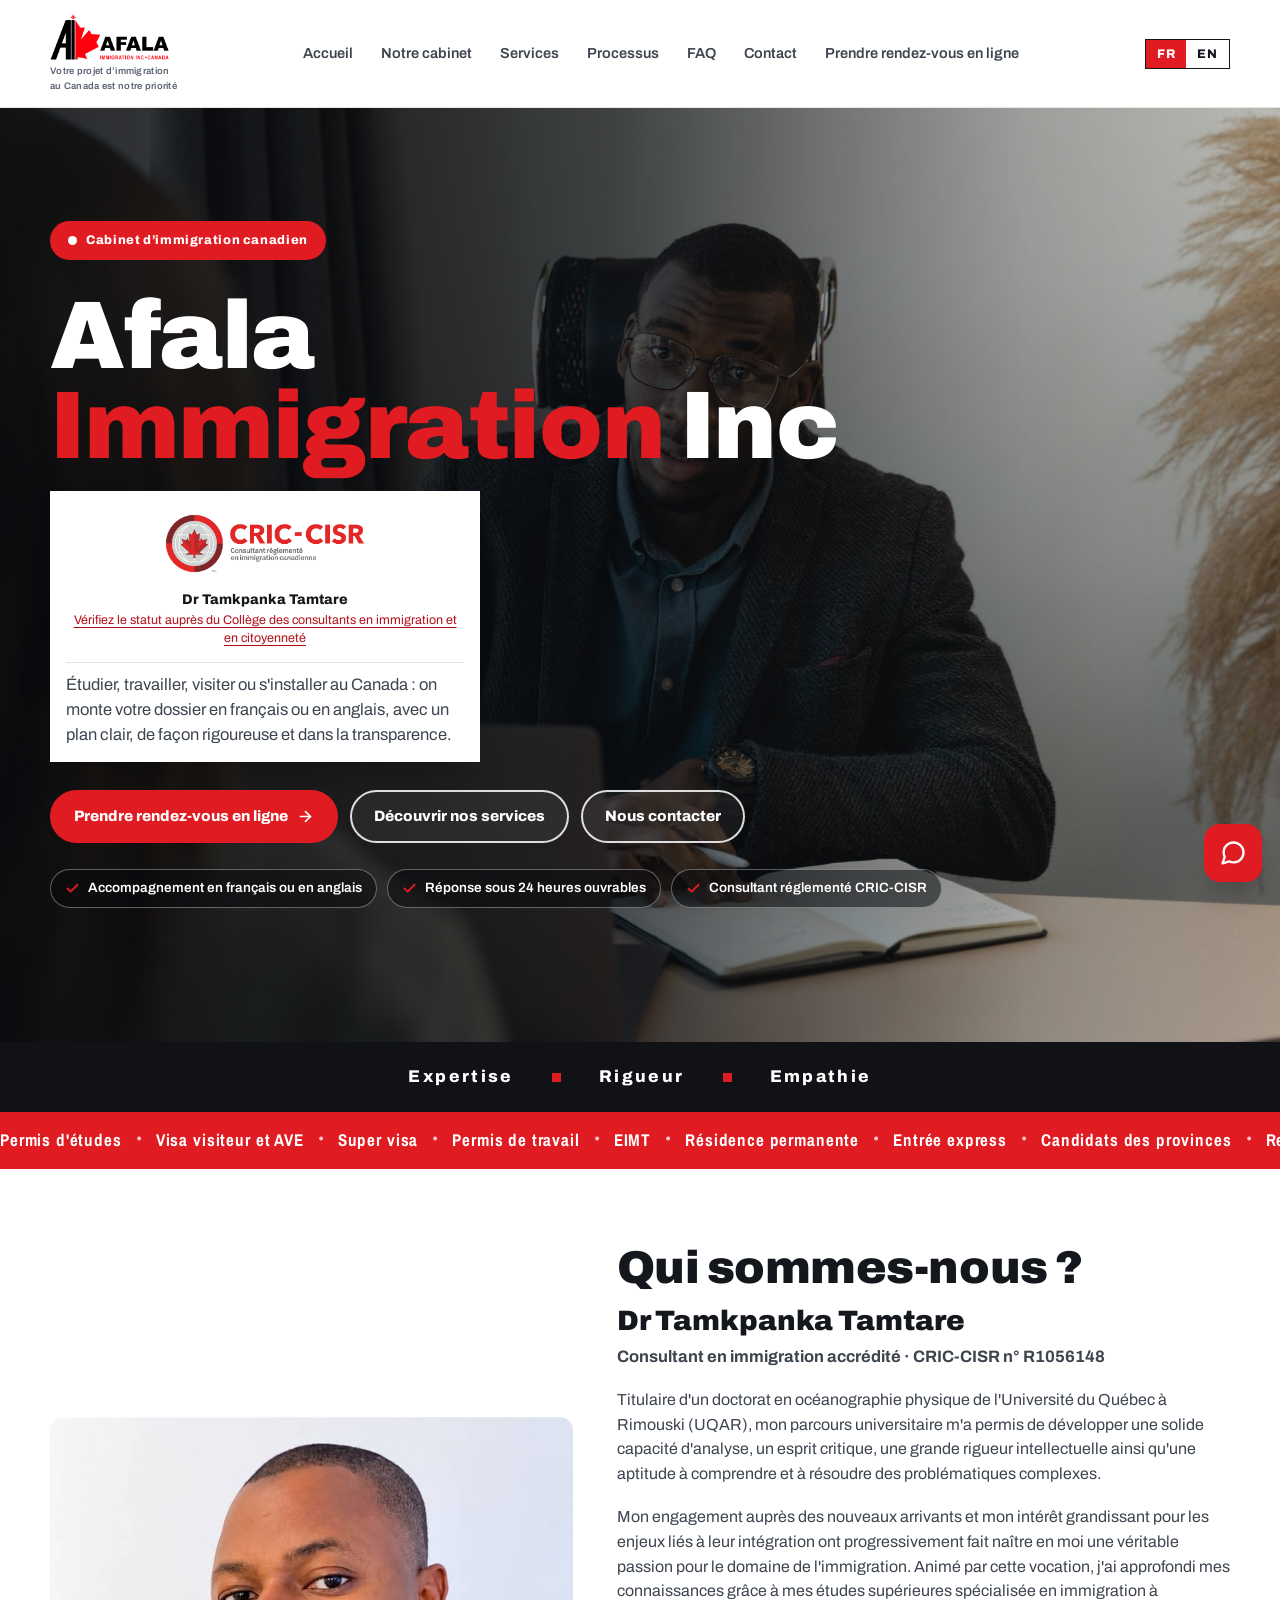
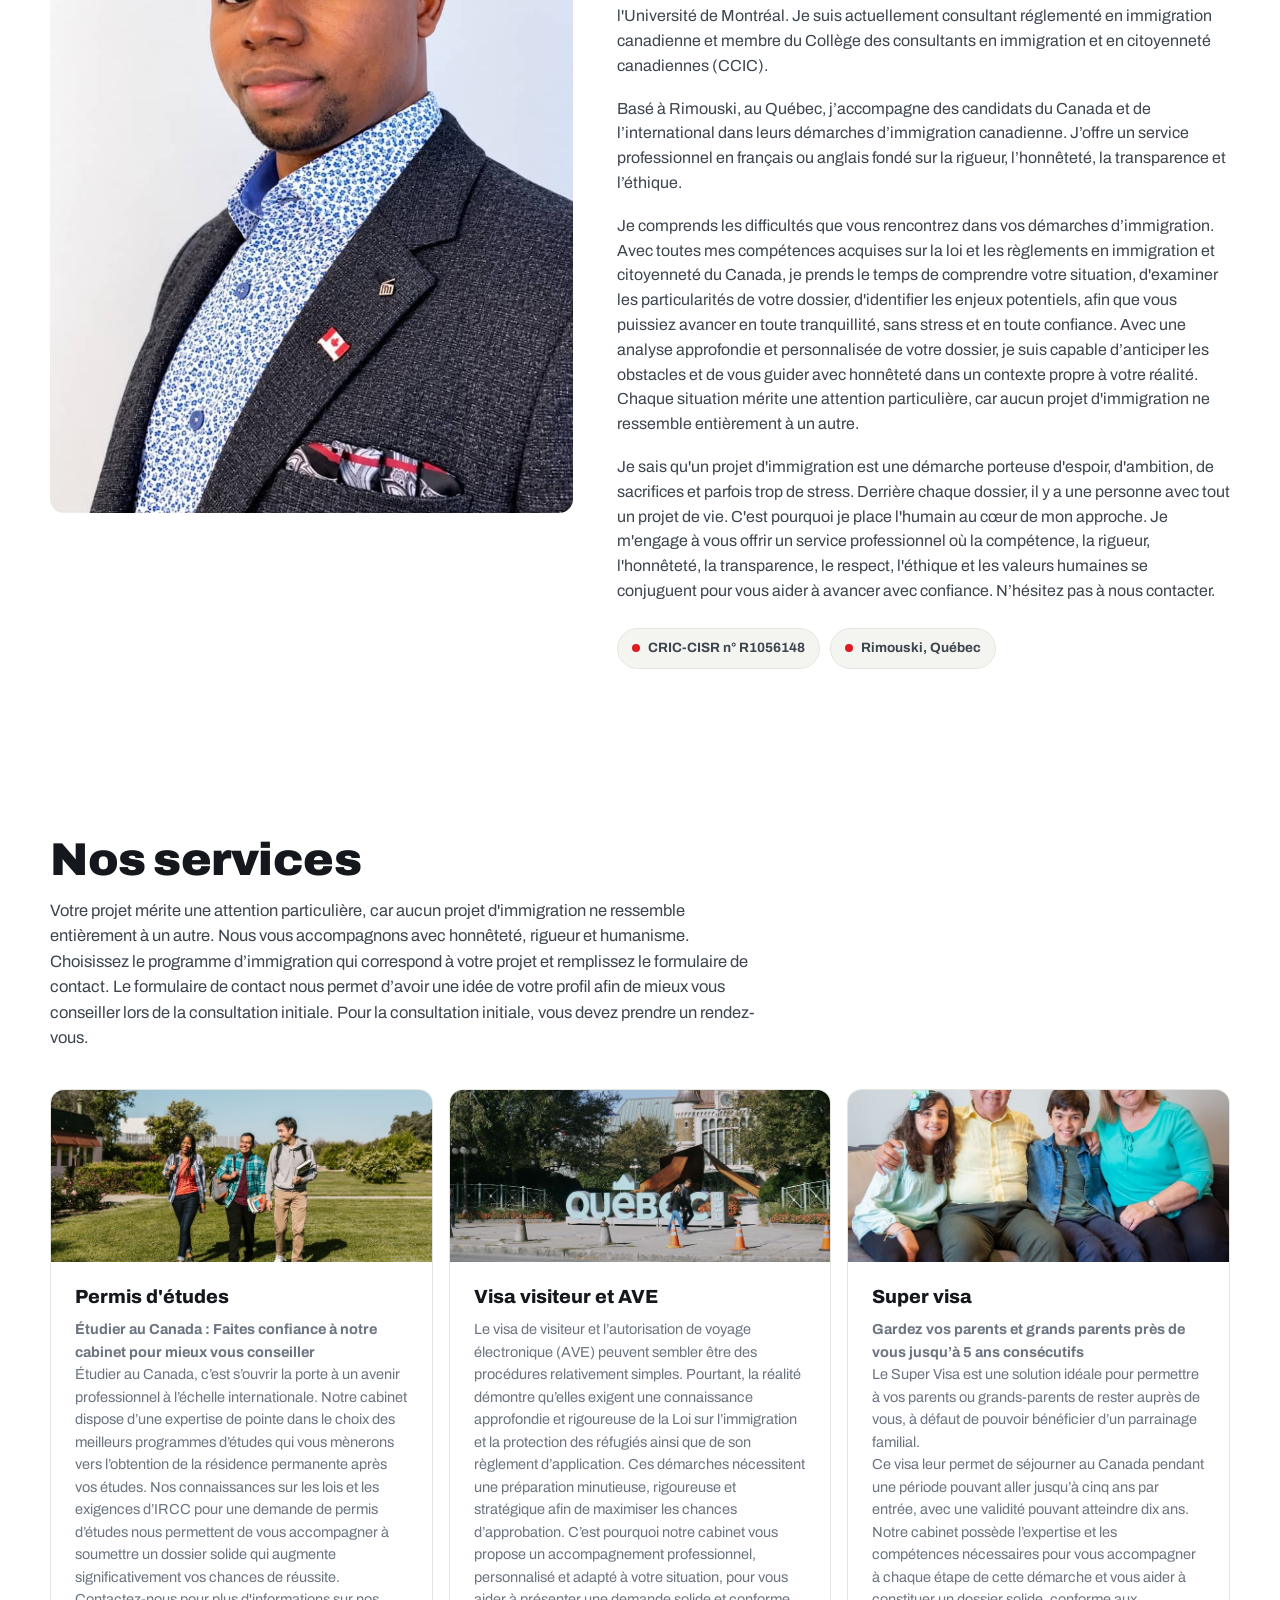
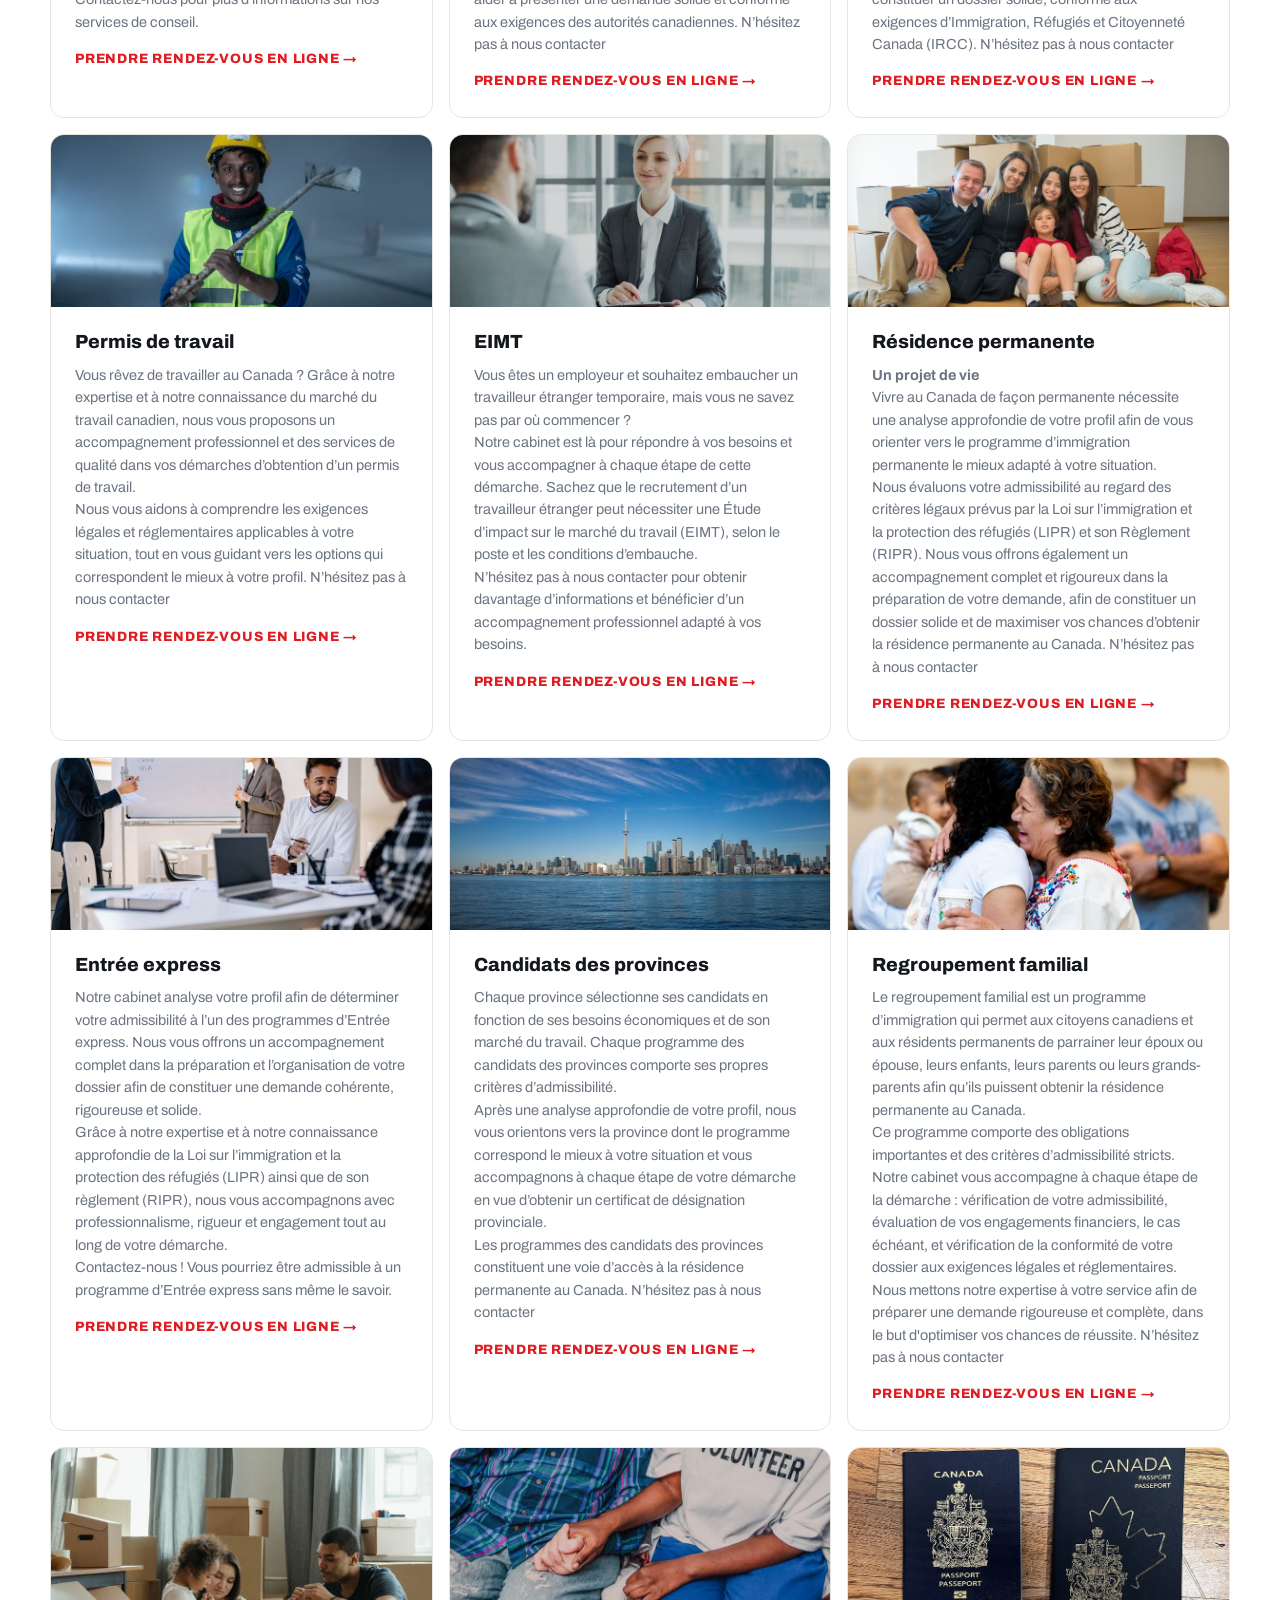
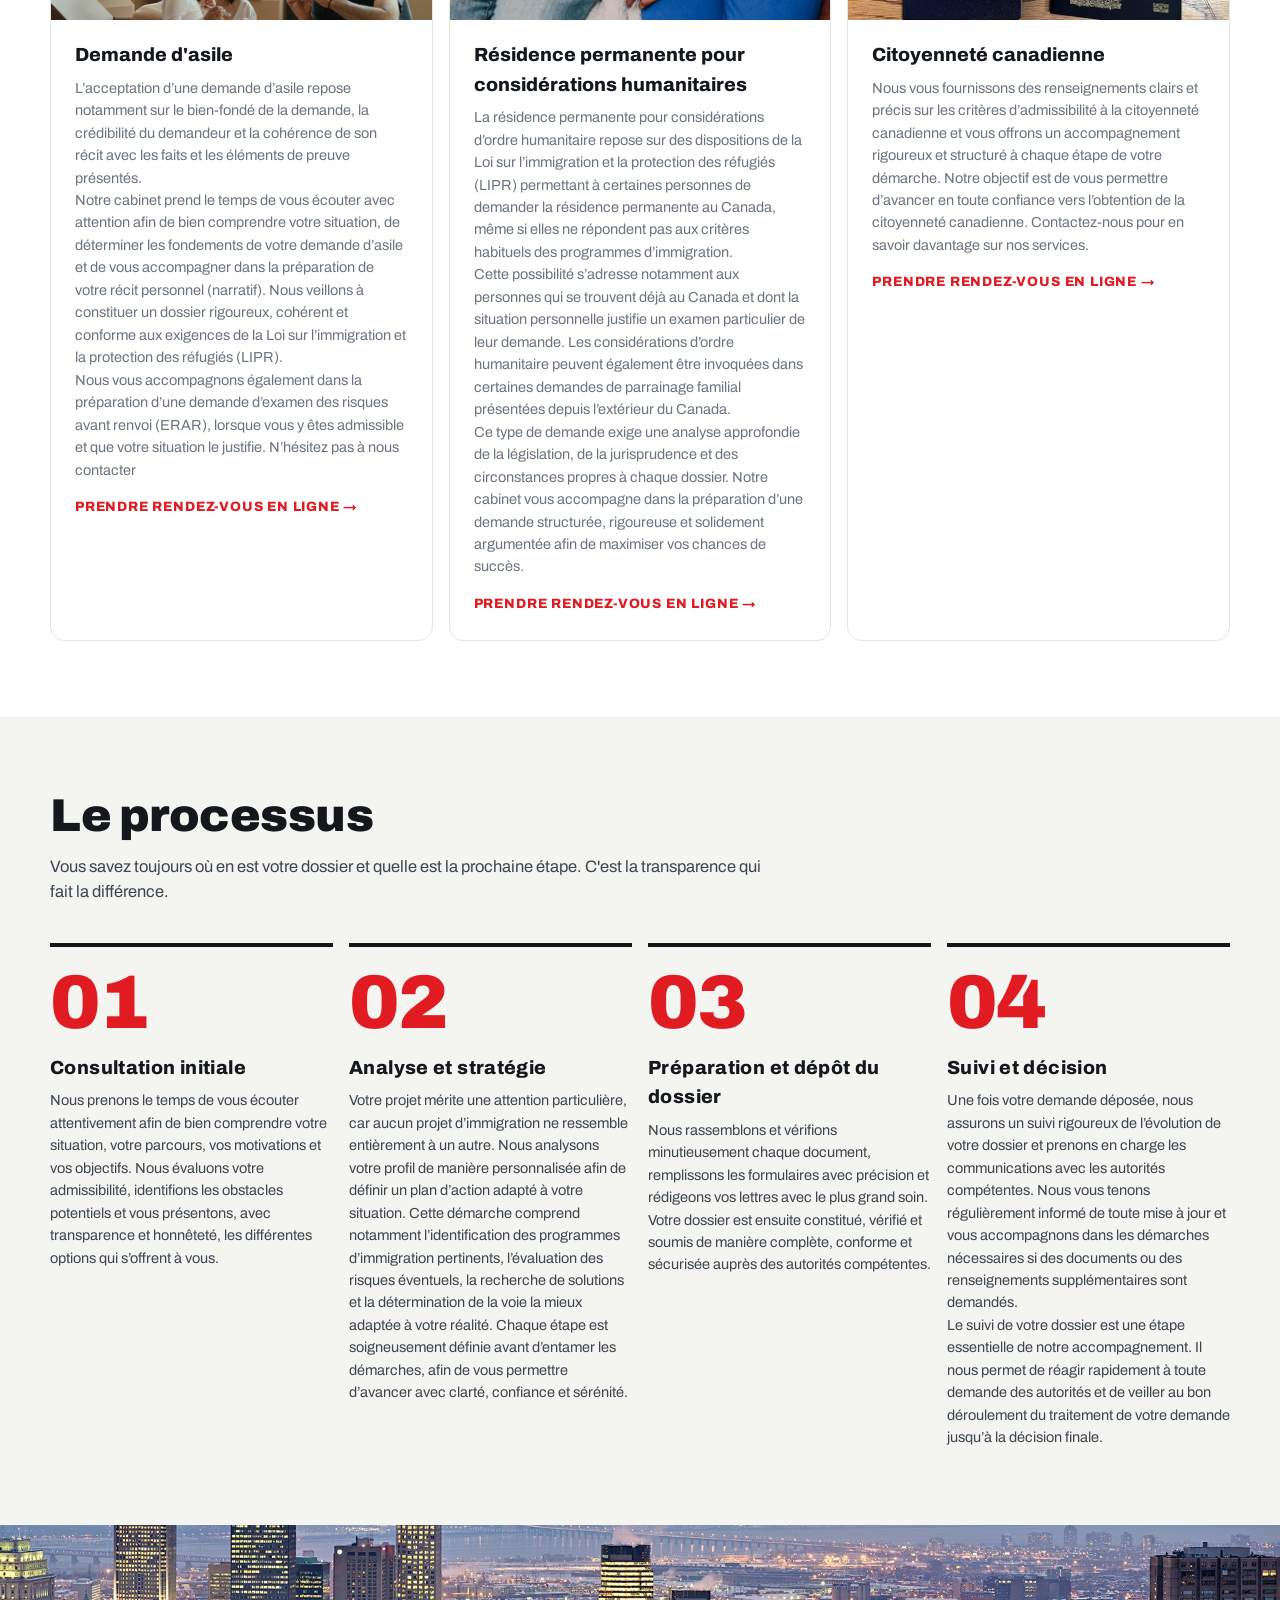
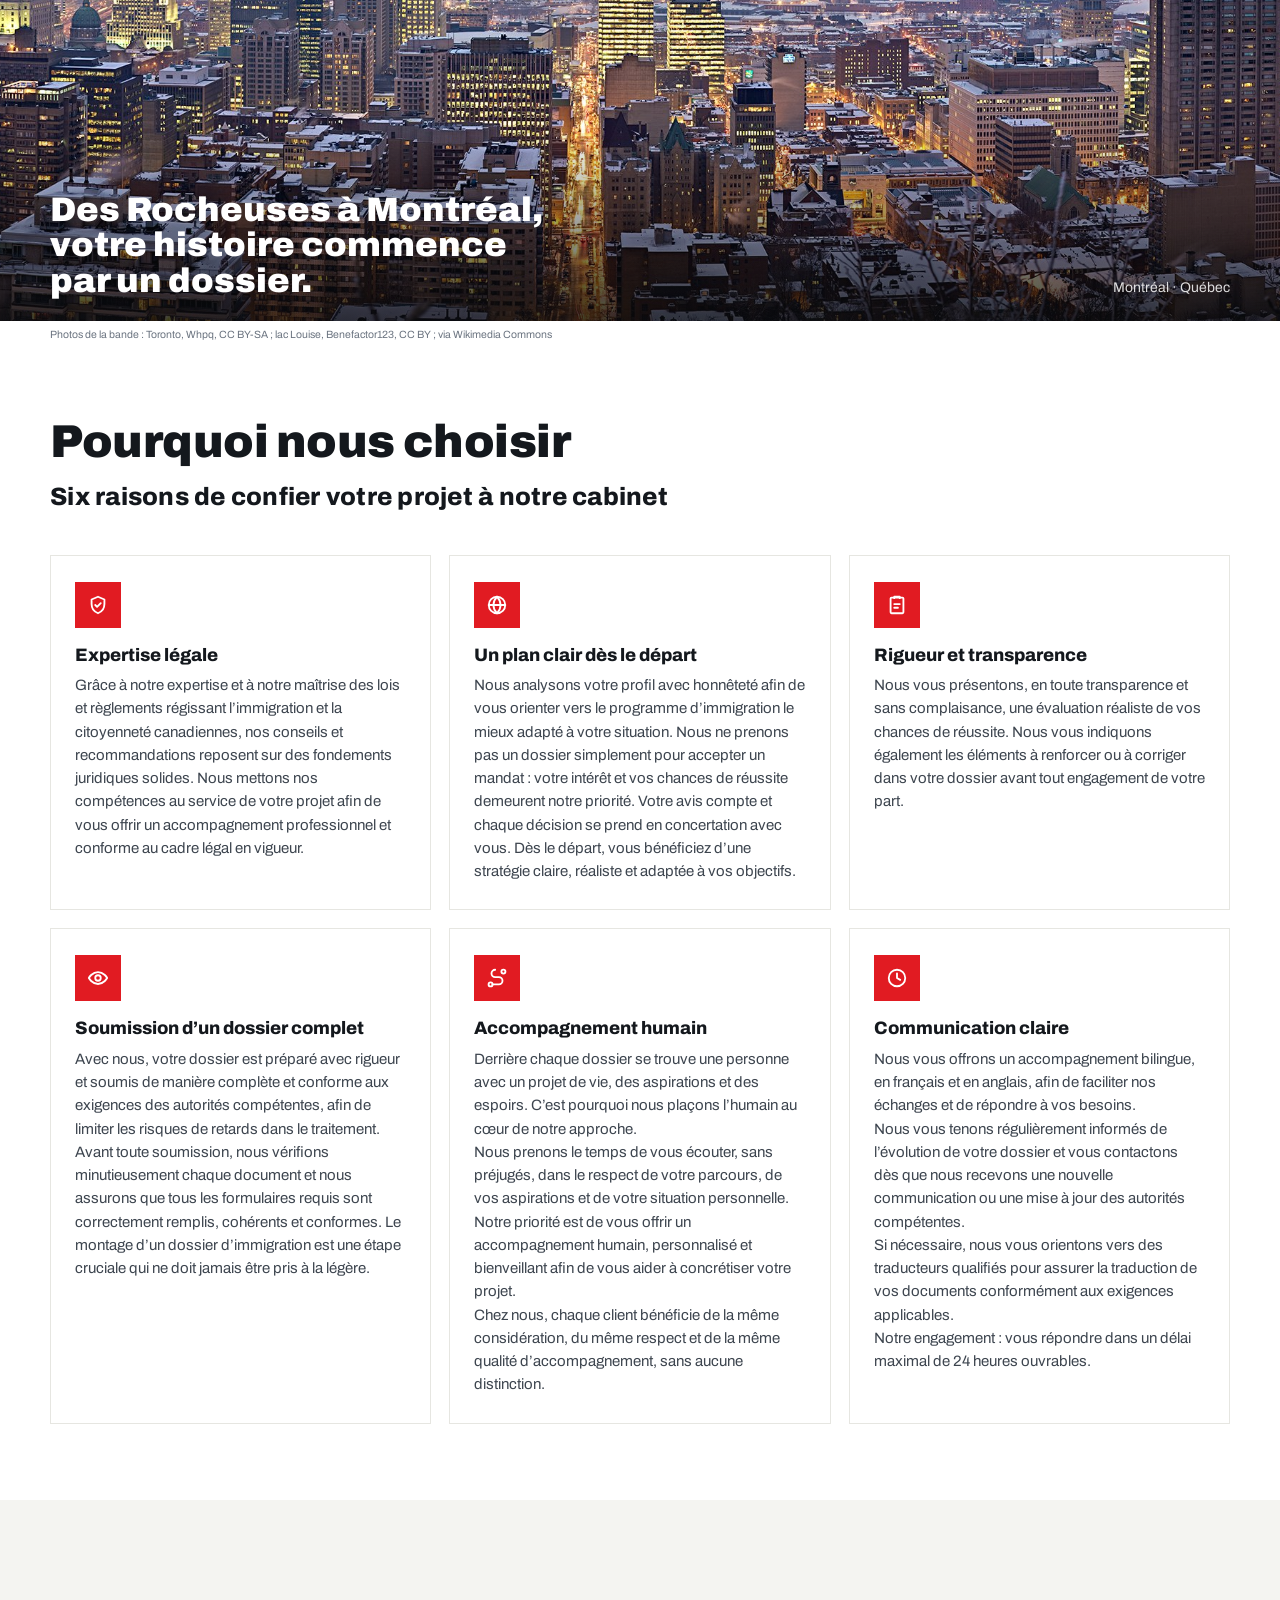
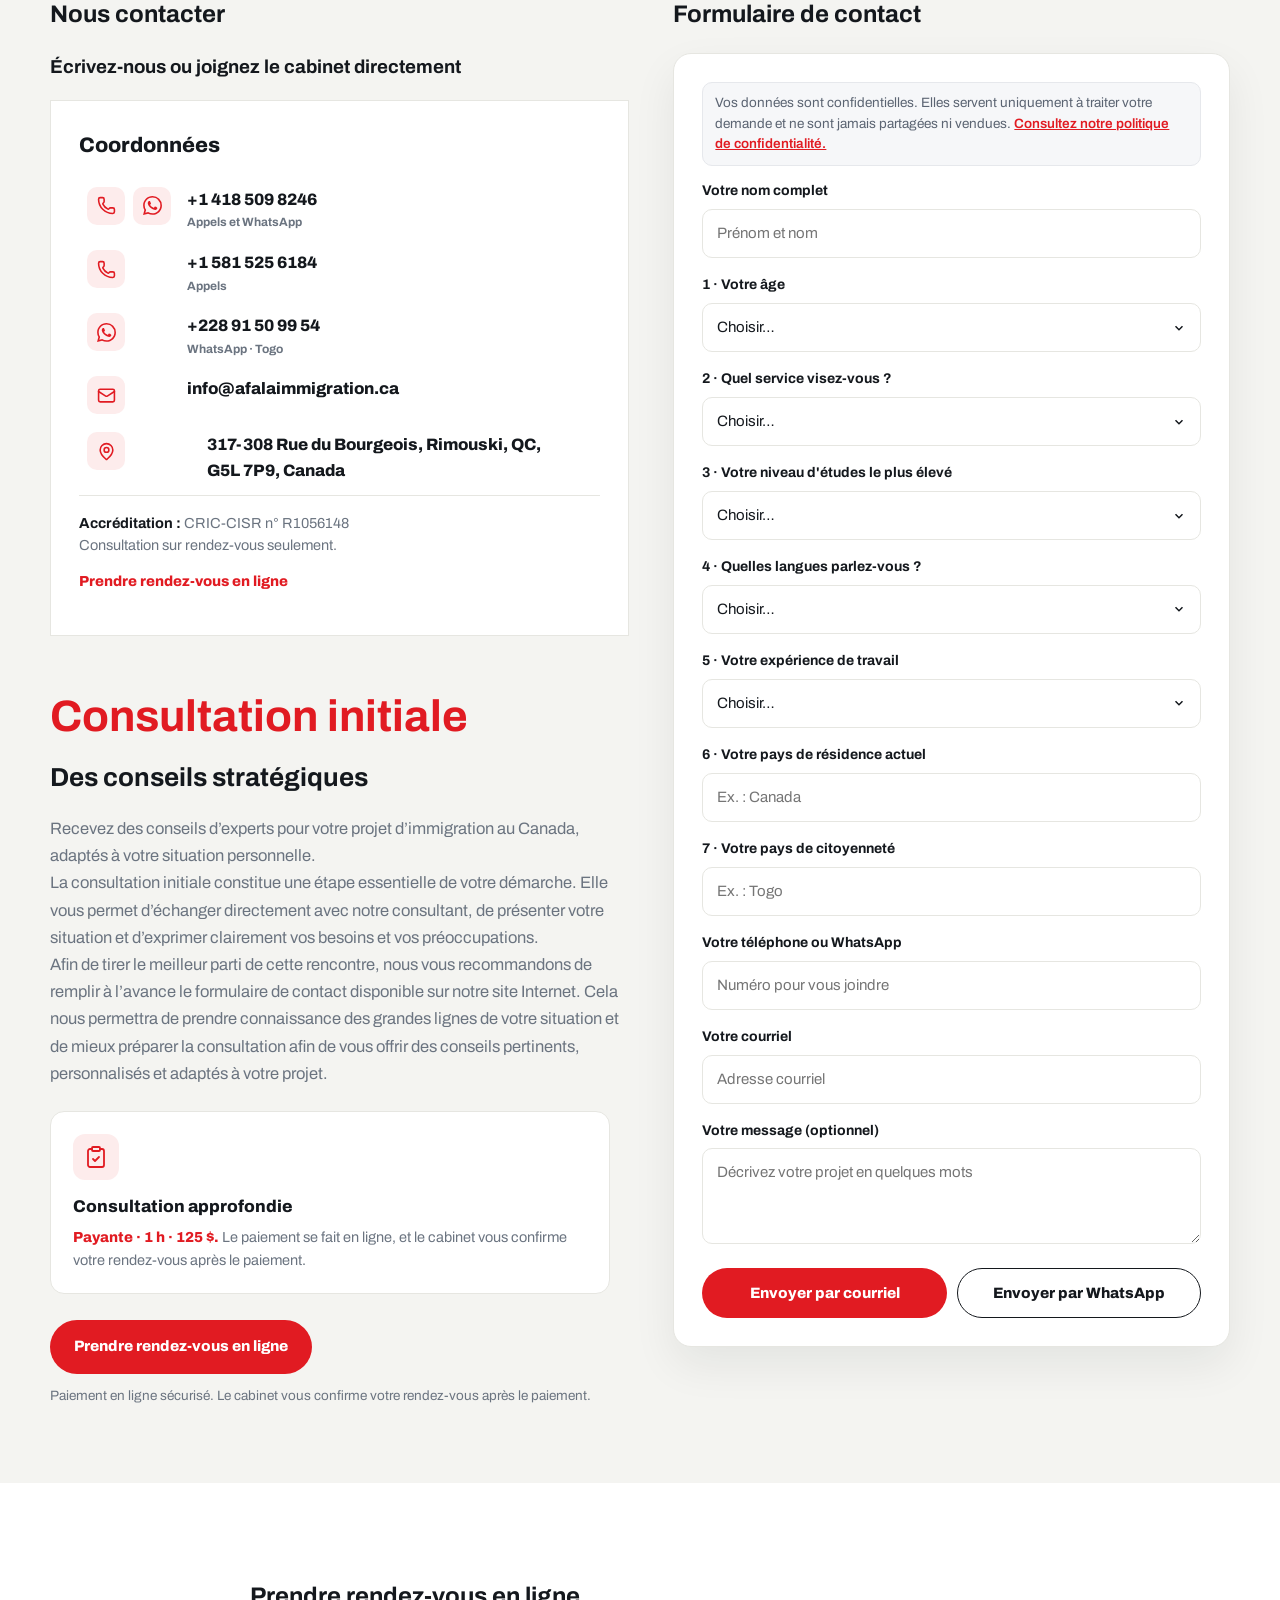
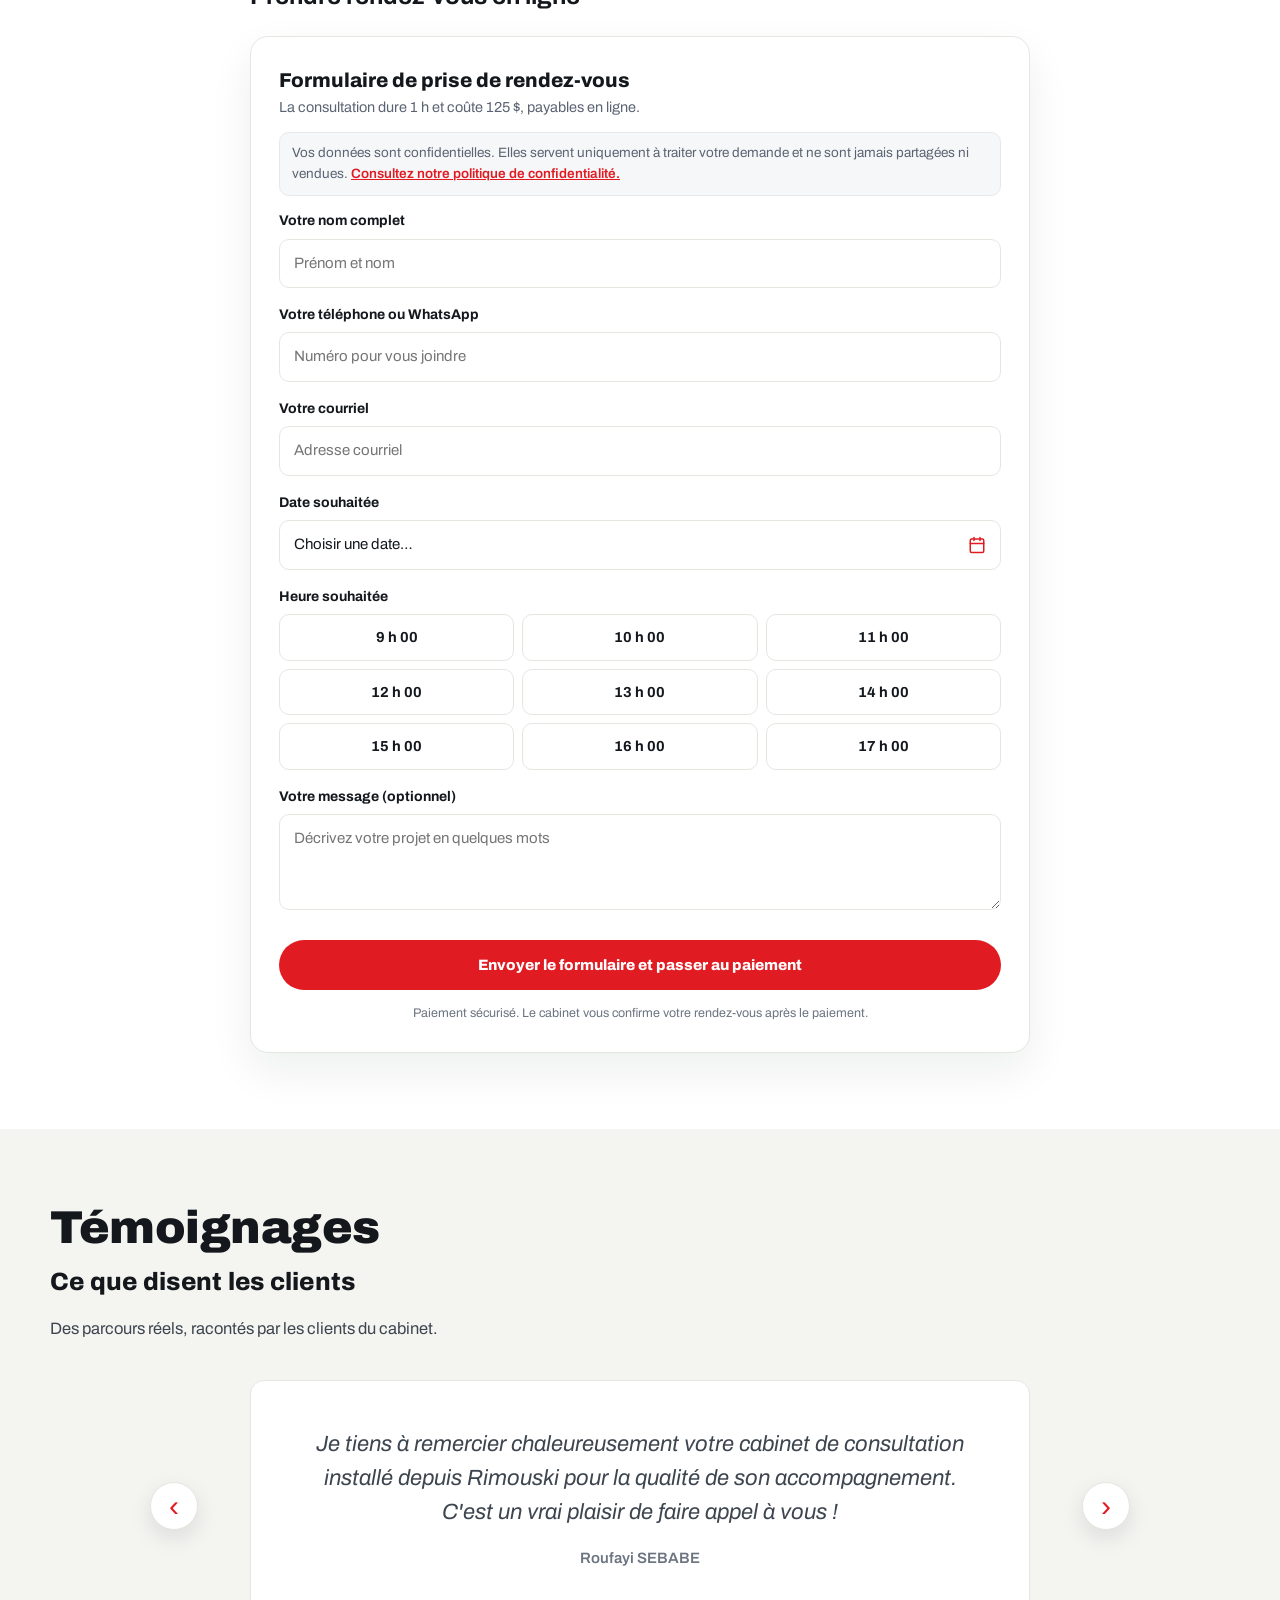
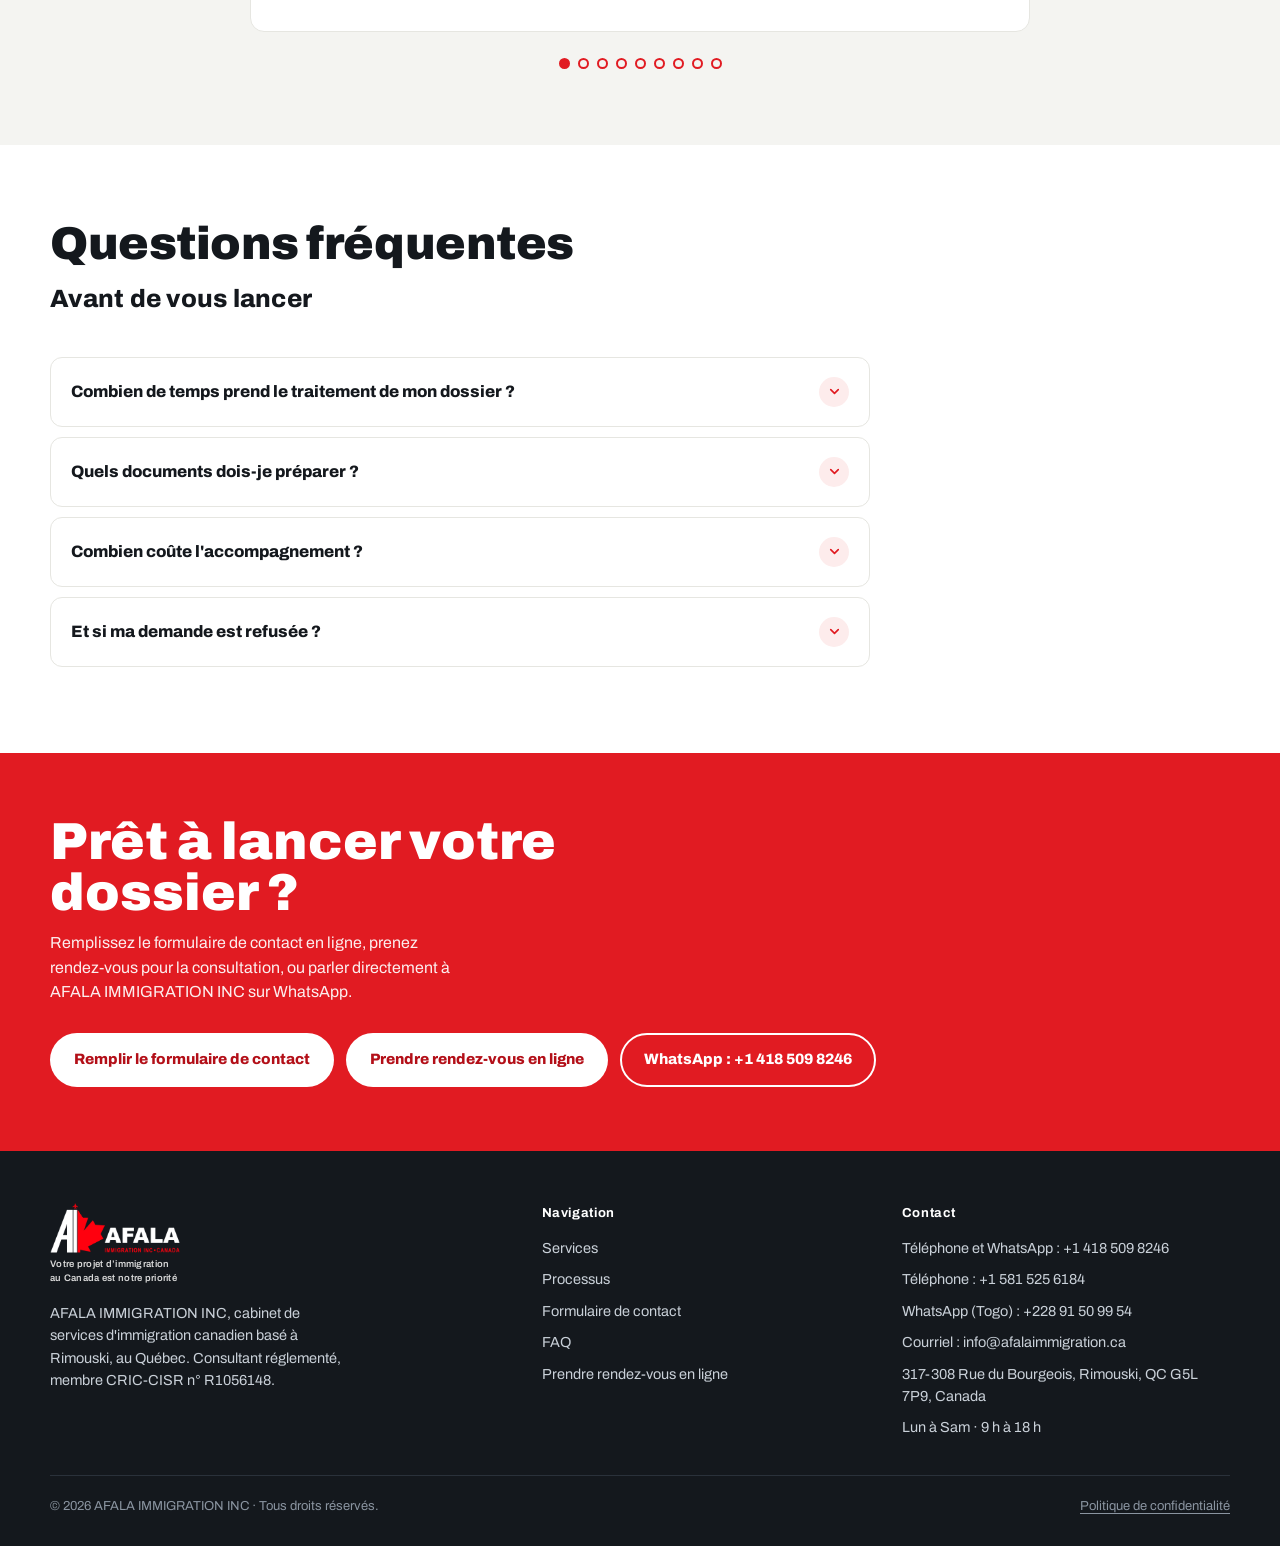
==== commit 8cea1b6c: "Contacts : le 418 (téléphone et WhatsApp) en premier, le 581 ensuite" ====
--- a/index.html
+++ b/index.html
@@ -554,8 +554,8 @@
       <div>
         <h4>Contact</h4>
         <ul>
+          <li>Téléphone et WhatsApp : +1 418 509 8246</li>
           <li>Téléphone : +1 581 525 6184</li>
-          <li>Téléphone et WhatsApp : +1 418 509 8246</li>
           <li>WhatsApp (Togo) : +228 91 50 99 54</li>
           <li>Courriel : <a href="mailto:info@afalaimmigration.ca">info@afalaimmigration.ca</a></li>
           <li>317-308 Rue du Bourgeois, Rimouski, QC G5L 7P9, Canada</li>
@@ -572,7 +572,7 @@
 </footer>
 
 
-<div class="toast" id="waToast" role="status"><b>WhatsApp · AFALA IMMIGRATION INC</b>+1 581 525 6184 (appels seulement) · +1 418 509 8246 (appel et WhatsApp) · +228 91 50 99 54 (WhatsApp uniquement).</div>
+<div class="toast" id="waToast" role="status"><b>WhatsApp · AFALA IMMIGRATION INC</b>+1 418 509 8246 (appel et WhatsApp) · +1 581 525 6184 (appels seulement) · +228 91 50 99 54 (WhatsApp uniquement).</div>
 
 
 
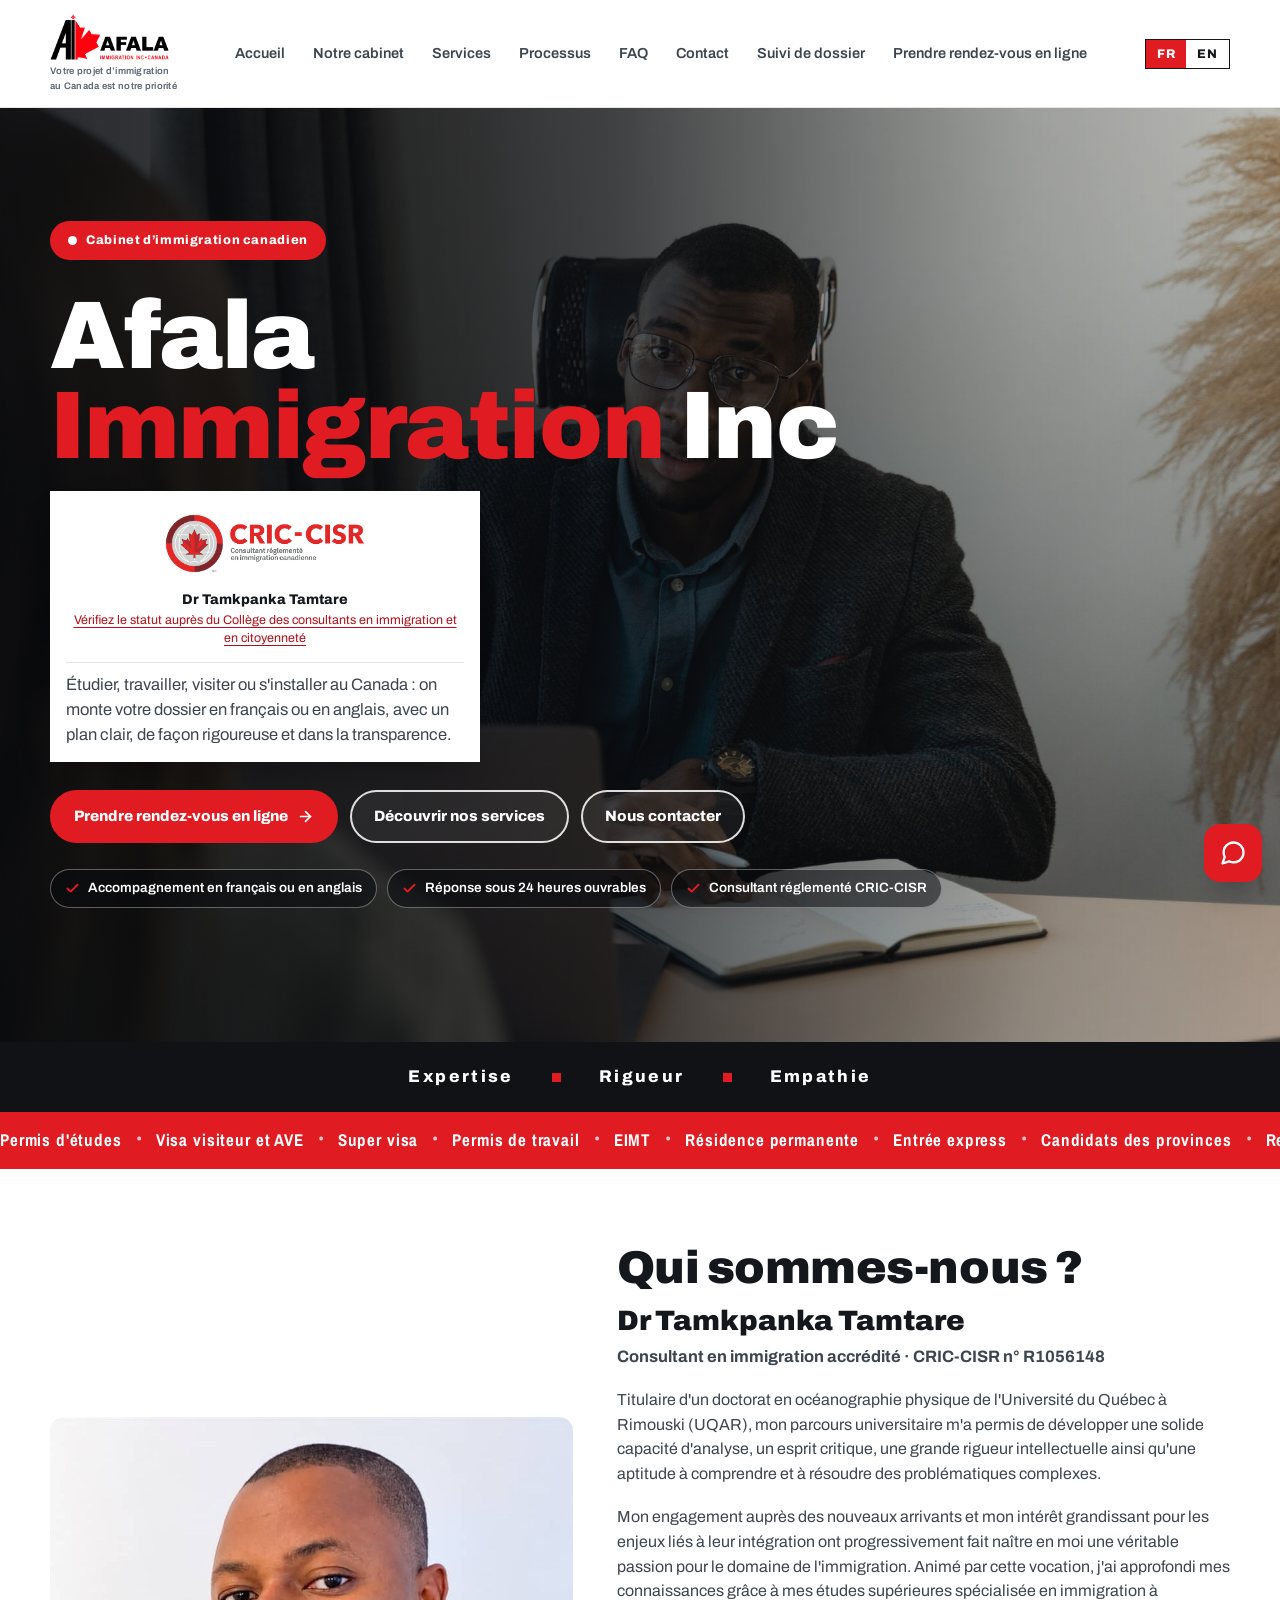
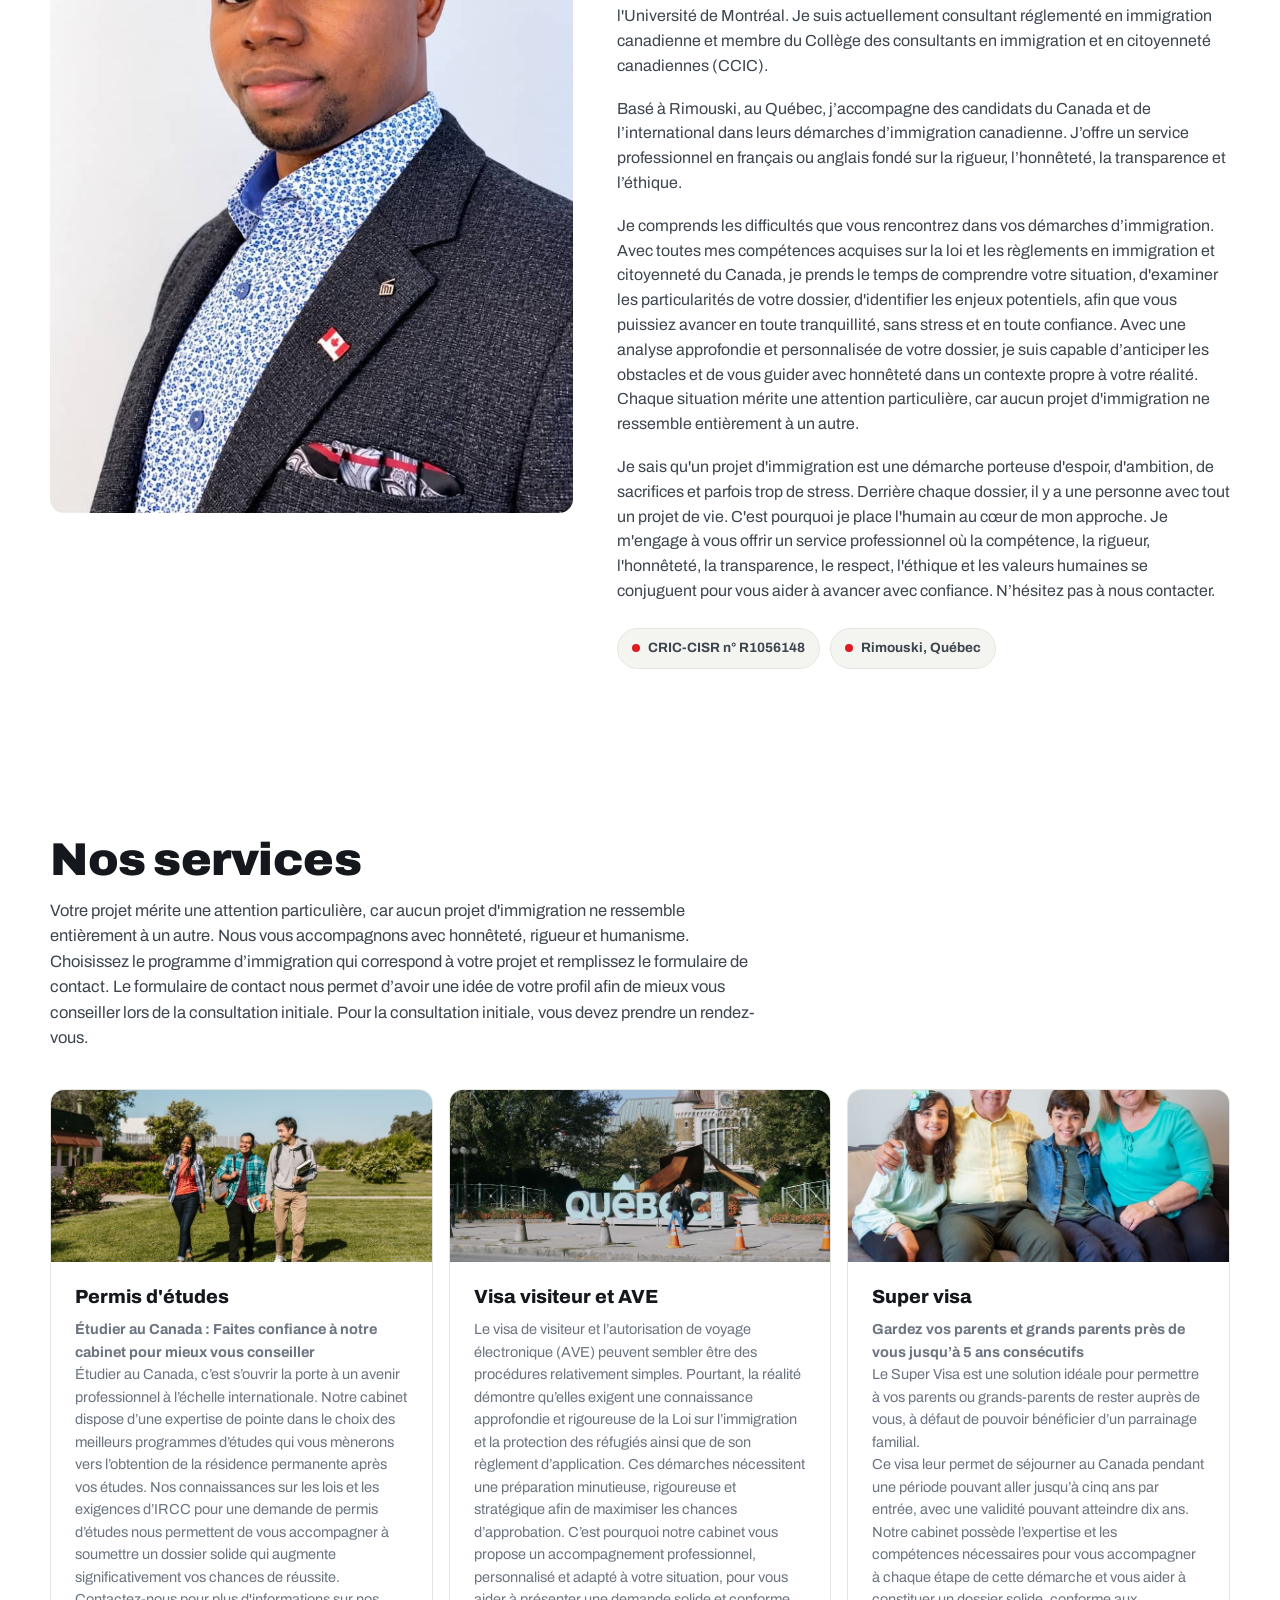
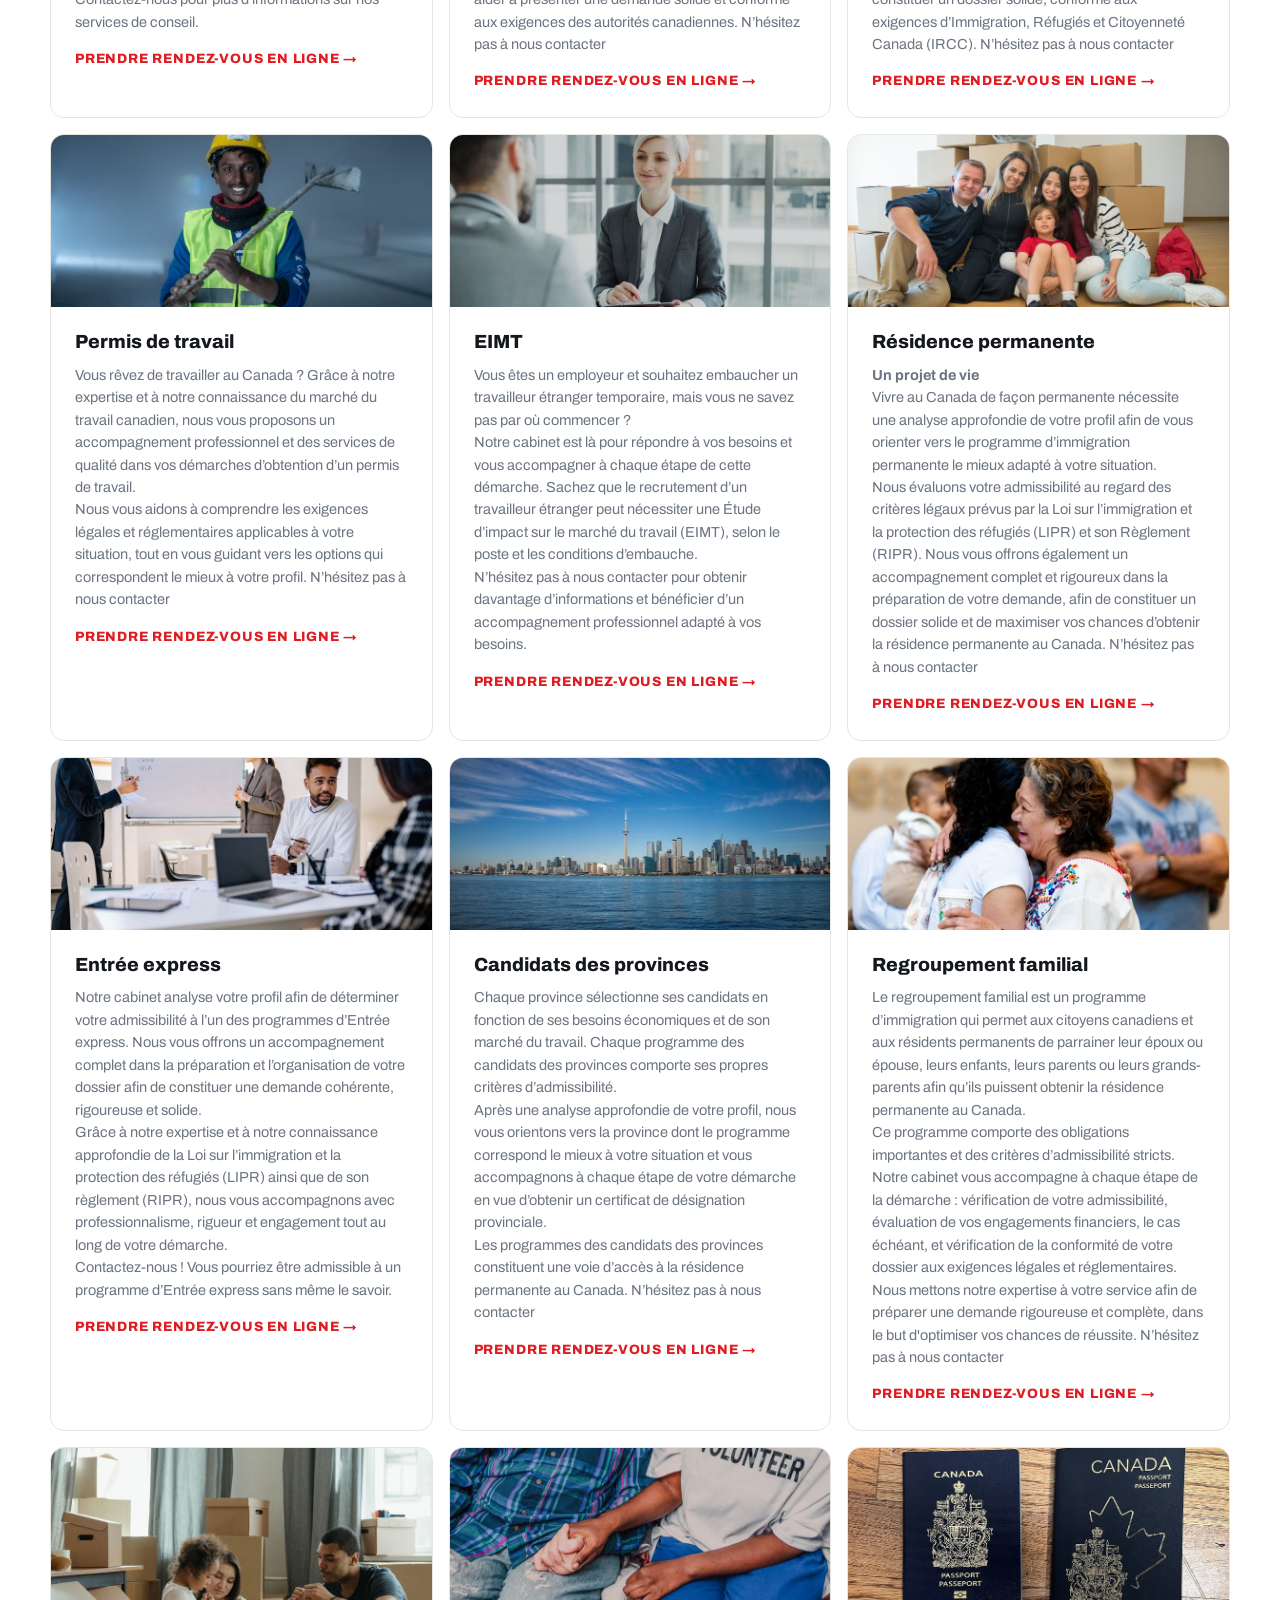
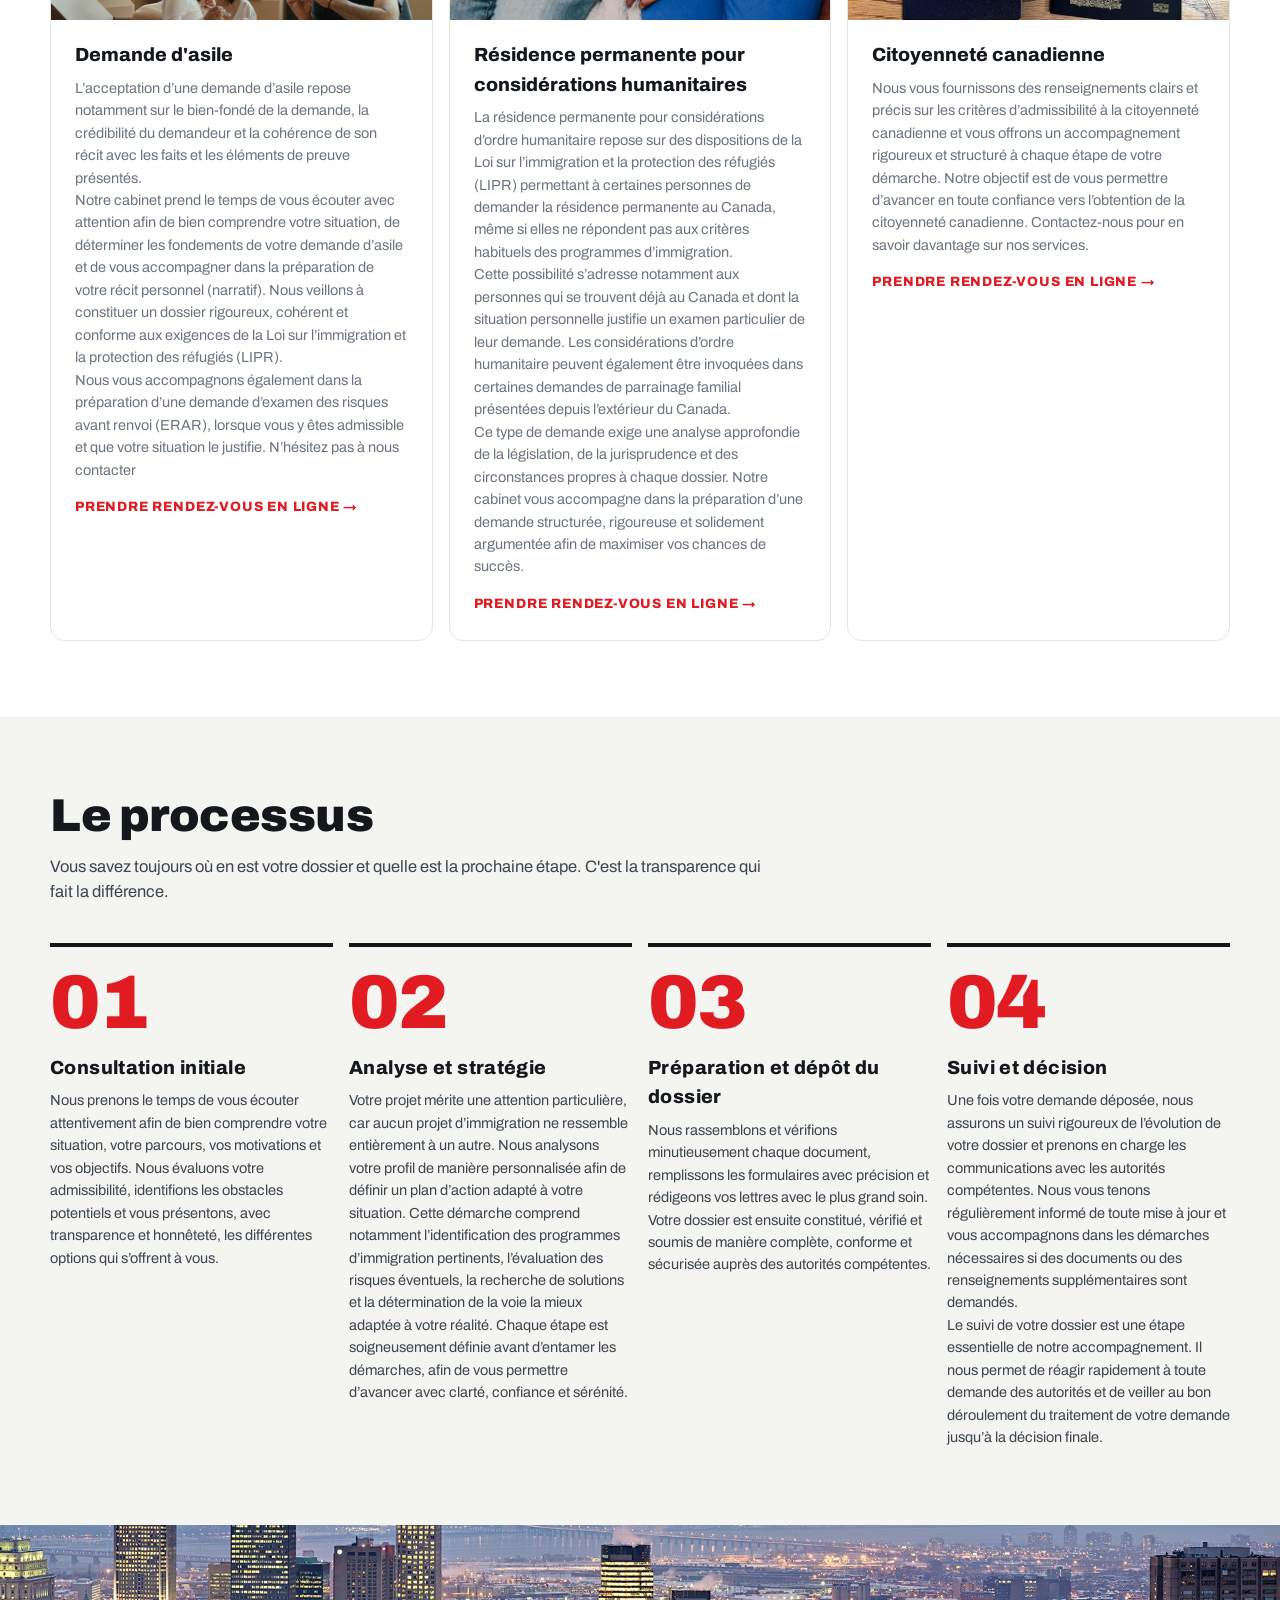
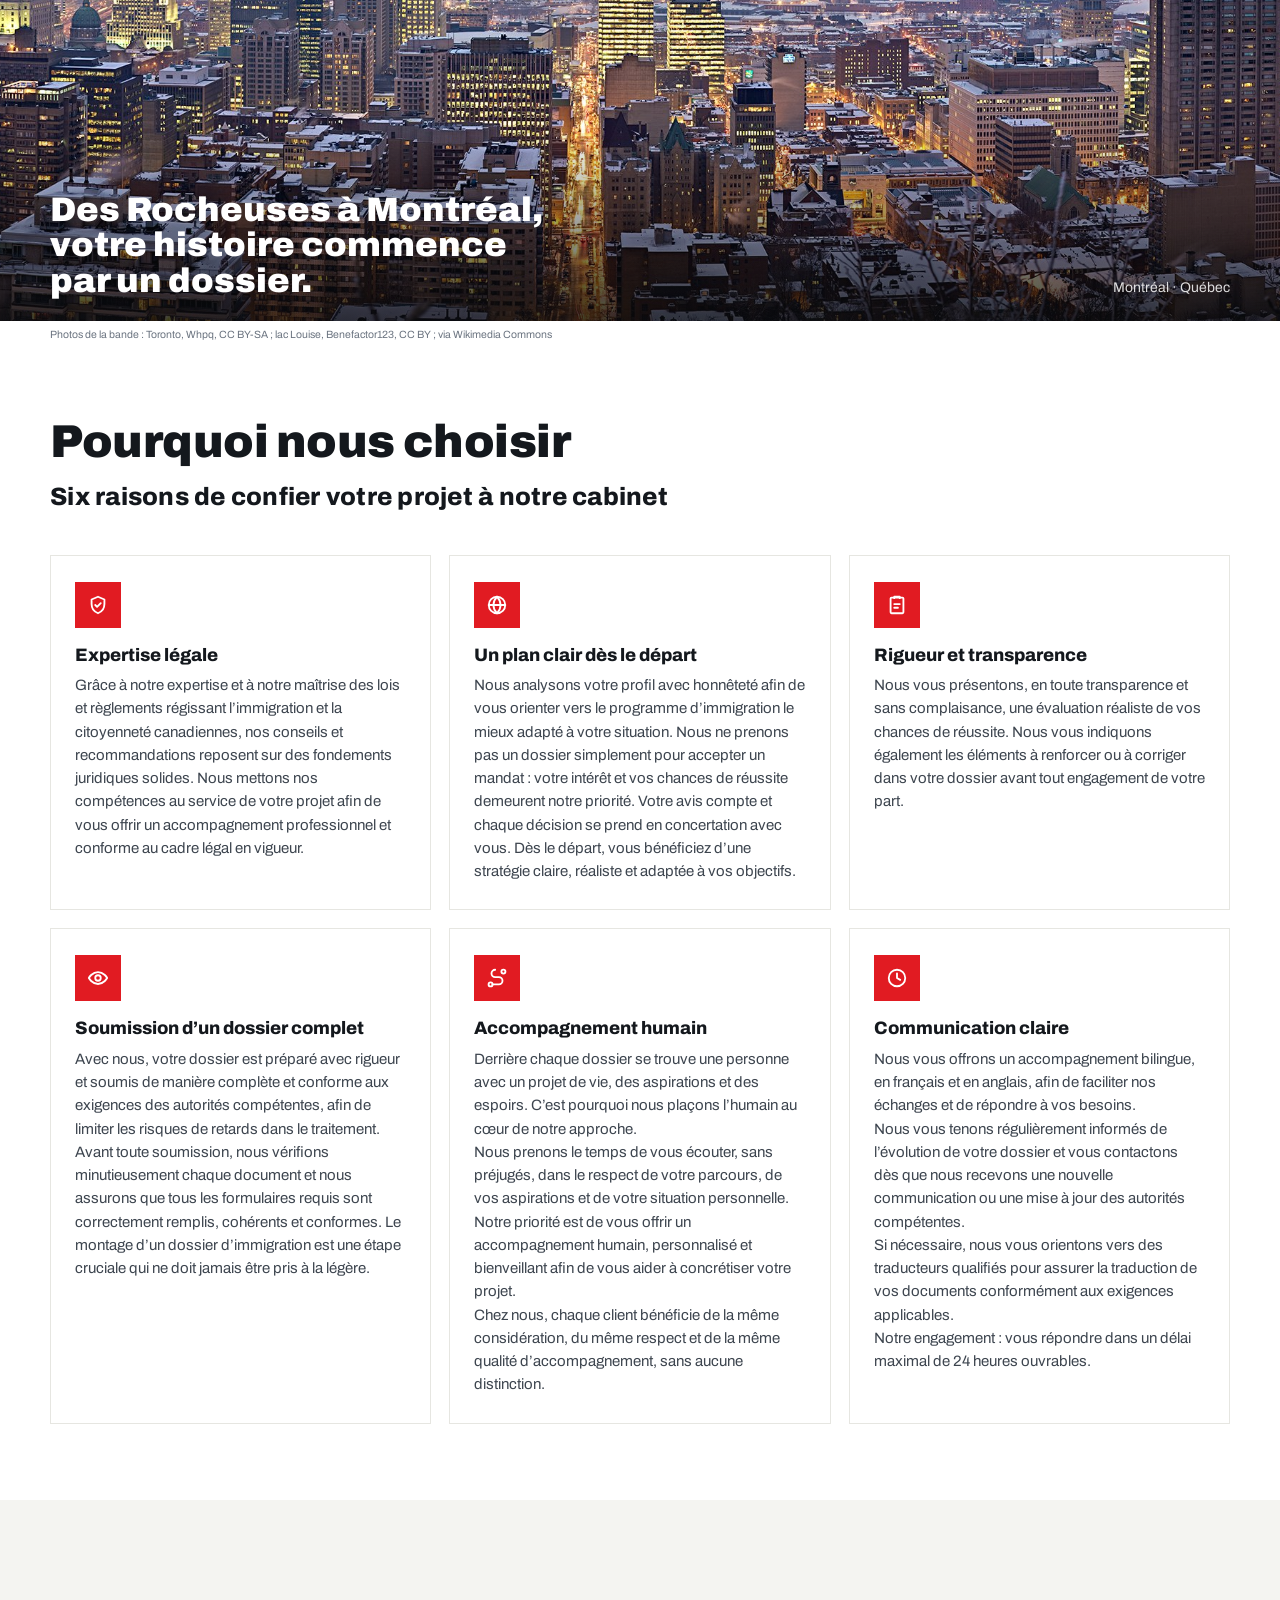
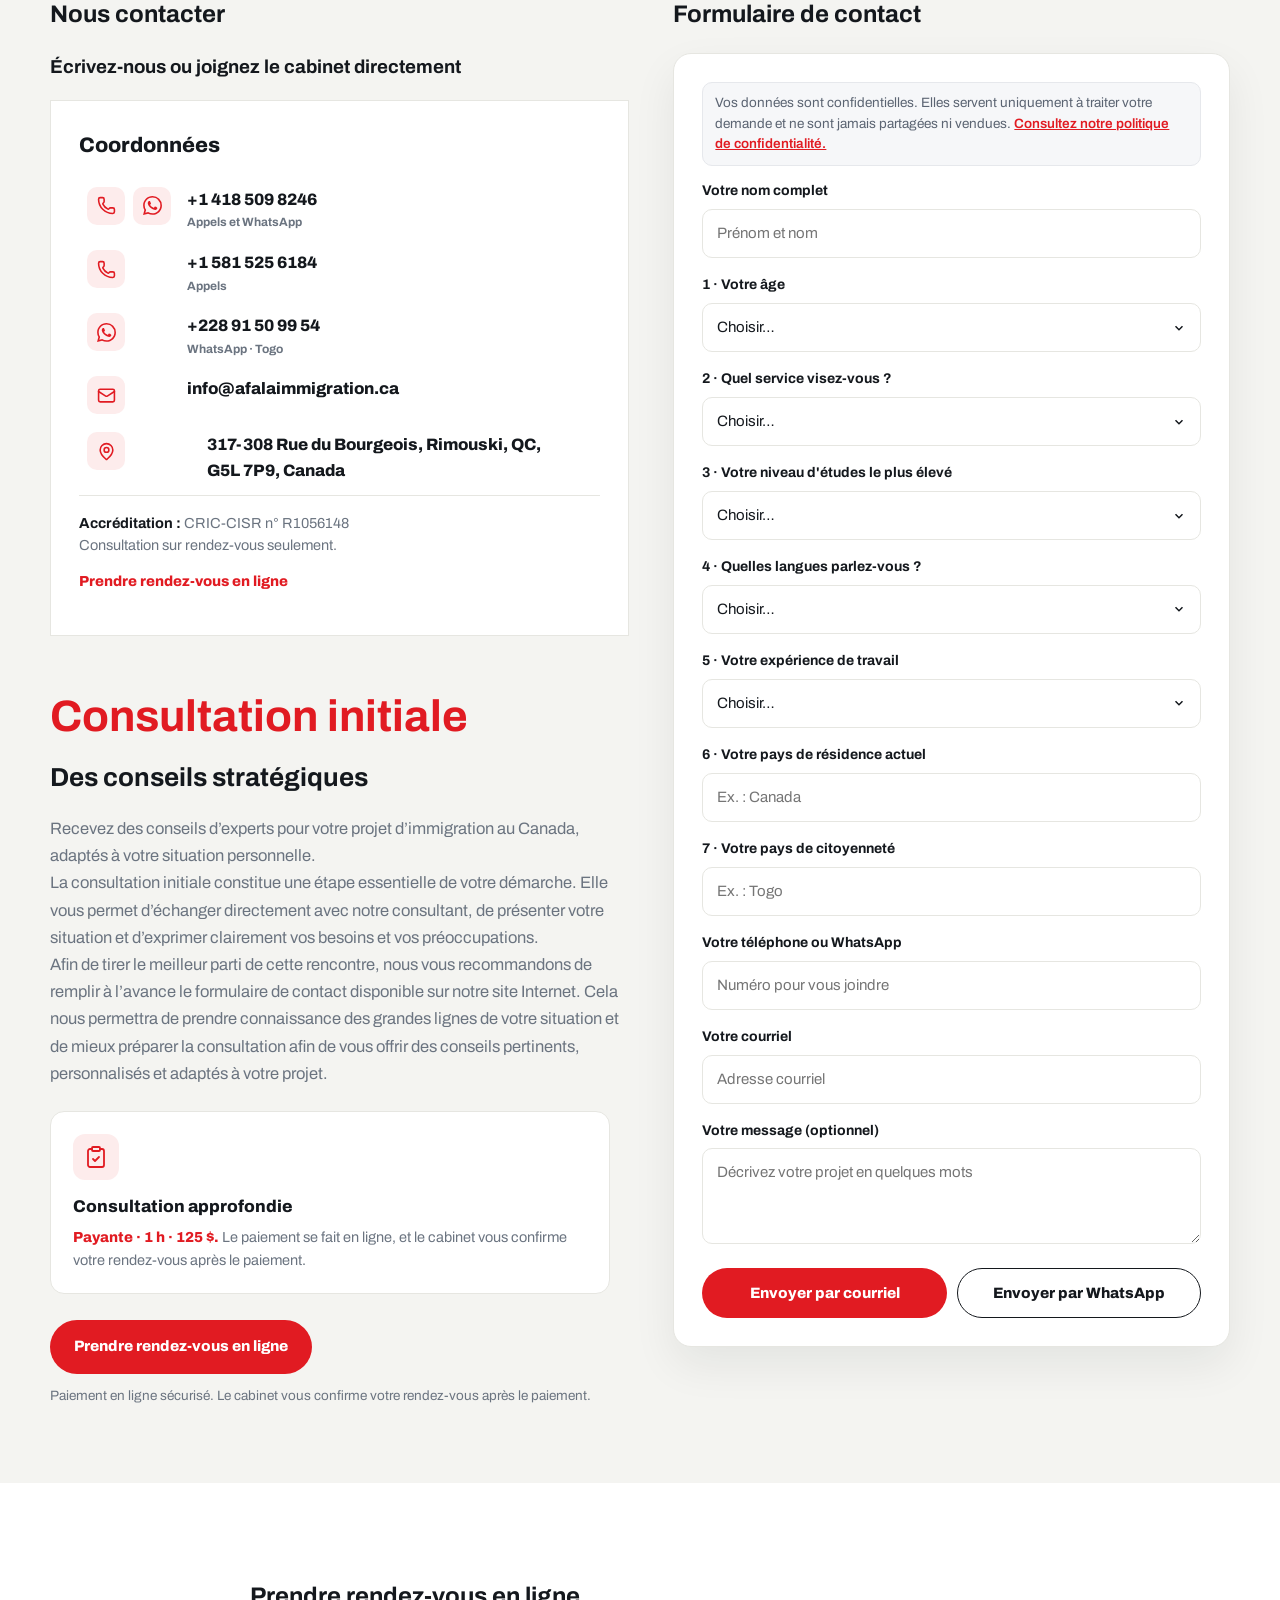
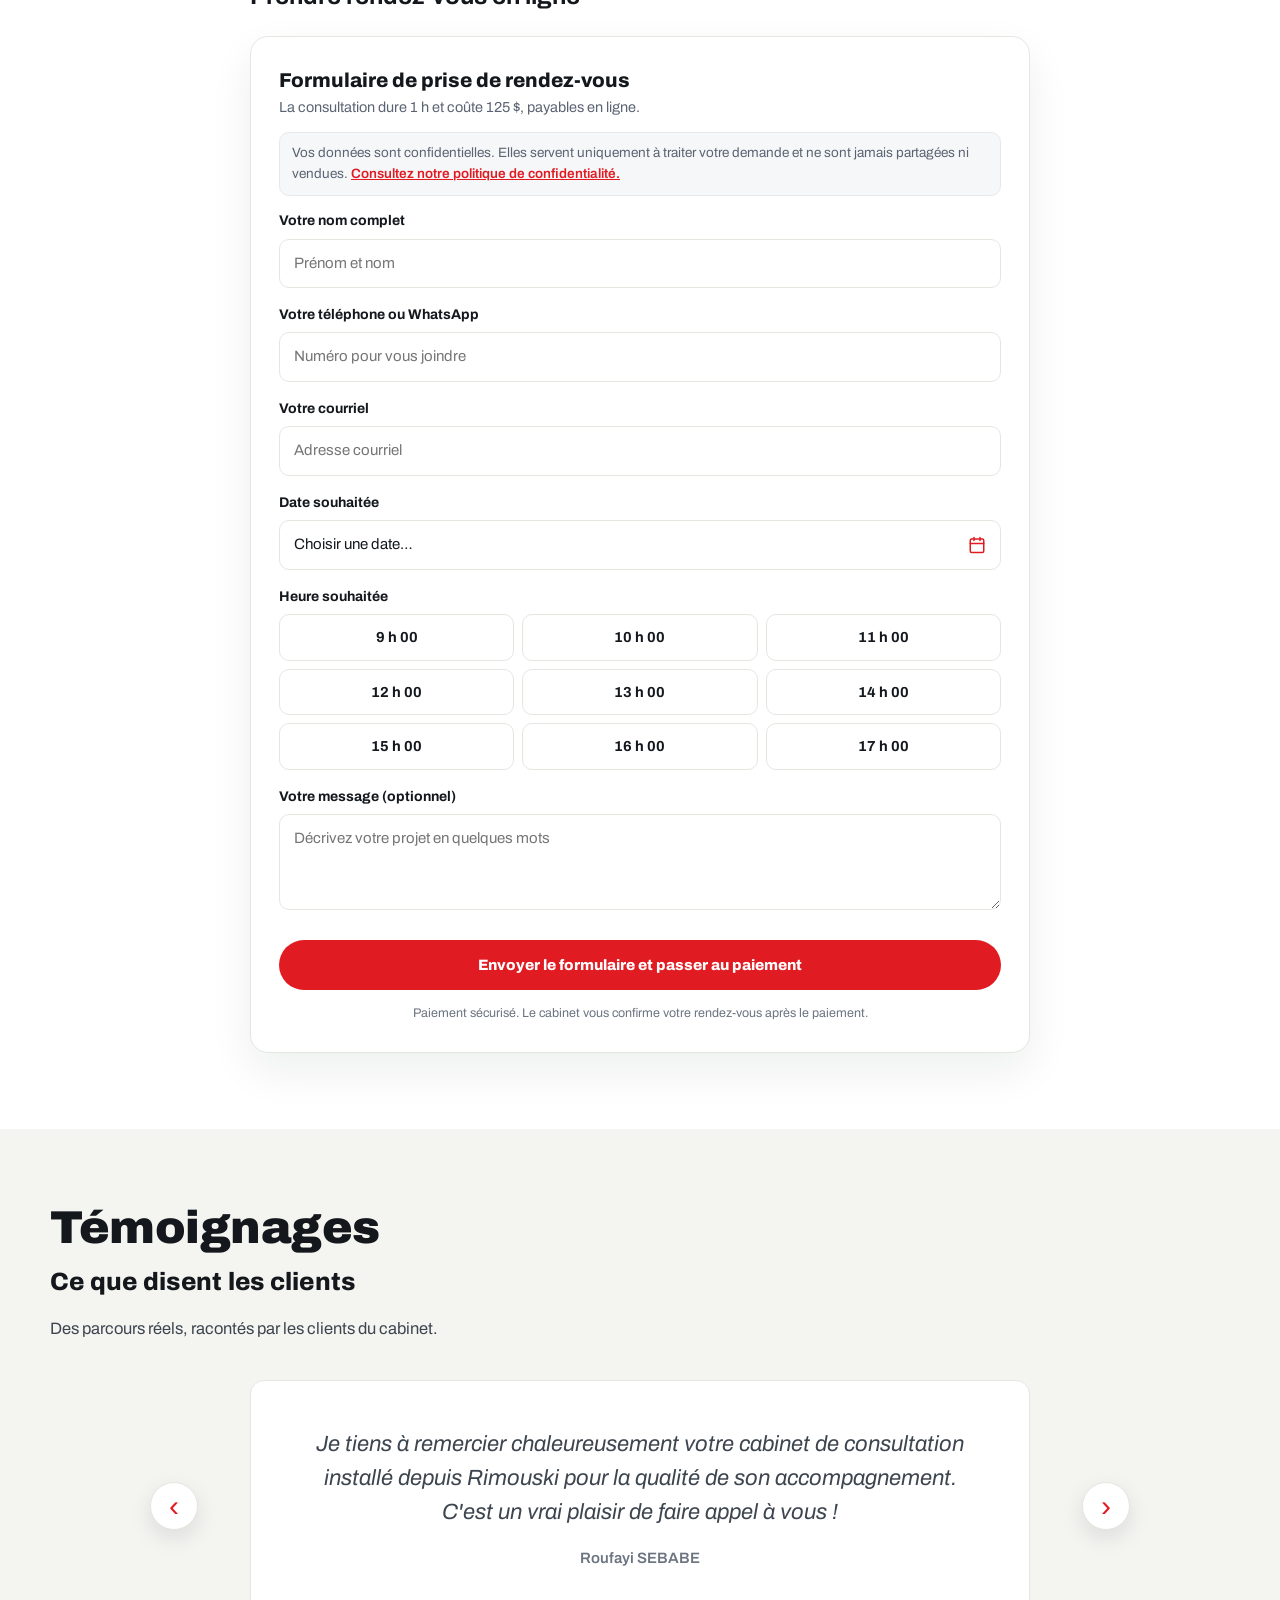
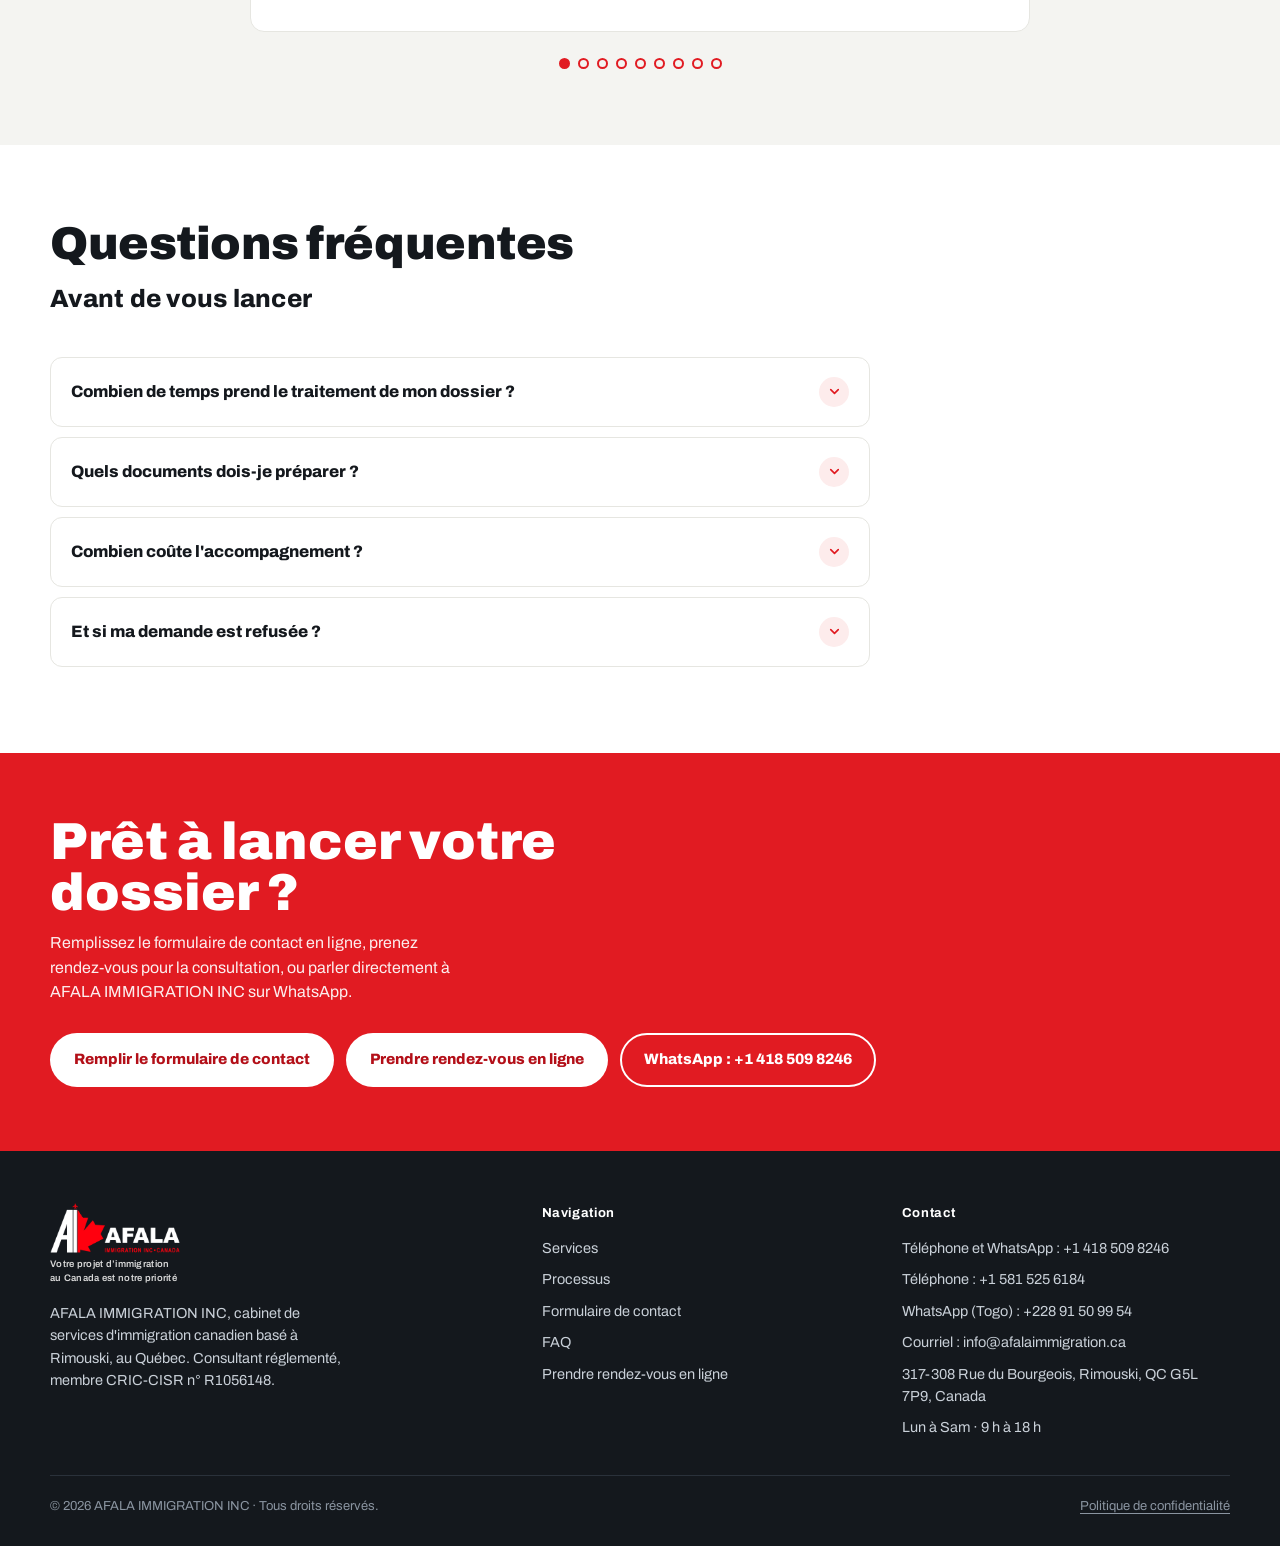
==== commit 51af8979: "Navigation : lien Suivi de dossier (menu bureau et mobile)" ====
--- a/index.html
+++ b/index.html
@@ -10,13 +10,13 @@
 <meta property="og:site_name" content="AFALA IMMIGRATION INC">
 <meta property="og:title" content="AFALA IMMIGRATION INC · Immigration au Canada">
 <meta property="og:description" content="Cabinet d'immigration canadien à Rimouski : permis d'études, visas, résidence permanente et regroupement familial. Consultation d'une heure en français ou en anglais.">
-<meta property="og:url" content="https://hubert25-hub.github.io/Afala_immigration-inc/">
-<meta property="og:image" content="https://hubert25-hub.github.io/Afala_immigration-inc/afala-images-23/logo-complet.png">
+<meta property="og:url" content="https://afalaimmigration.ca/">
+<meta property="og:image" content="https://afalaimmigration.ca/afala-images-23/logo-complet.png">
 <meta name="twitter:card" content="summary_large_image">
-<meta name="twitter:image" content="https://hubert25-hub.github.io/Afala_immigration-inc/afala-images-23/logo-complet.png">
-<link rel="canonical" href="https://hubert25-hub.github.io/Afala_immigration-inc/">
+<meta name="twitter:image" content="https://afalaimmigration.ca/afala-images-23/logo-complet.png">
+<link rel="canonical" href="https://afalaimmigration.ca/">
 <script type="application/ld+json">
-{"@context":"https://schema.org","@type":"ProfessionalService","name":"AFALA IMMIGRATION INC","url":"https://hubert25-hub.github.io/Afala_immigration-inc/","logo":"https://hubert25-hub.github.io/Afala_immigration-inc/afala-images-23/logo-complet.png","email":"info@afalaimmigration.ca","telephone":"+1-418-509-8246","address":{"@type":"PostalAddress","streetAddress":"317-308 Rue du Bourgeois","addressLocality":"Rimouski","addressRegion":"QC","postalCode":"G5L 7P9","addressCountry":"CA"},"openingHours":"Mo-Sa 09:00-18:00","availableLanguage":["French","English"],"founder":{"@type":"Person","name":"Dr Tamkpanka Tamtare","jobTitle":"Consultant en immigration accrédité, CRIC-CISR n° R1056148"}}
+{"@context":"https://schema.org","@type":"ProfessionalService","name":"AFALA IMMIGRATION INC","url":"https://afalaimmigration.ca/","logo":"https://afalaimmigration.ca/afala-images-23/logo-complet.png","email":"info@afalaimmigration.ca","telephone":"+1-418-509-8246","address":{"@type":"PostalAddress","streetAddress":"317-308 Rue du Bourgeois","addressLocality":"Rimouski","addressRegion":"QC","postalCode":"G5L 7P9","addressCountry":"CA"},"openingHours":"Mo-Sa 09:00-18:00","availableLanguage":["French","English"],"founder":{"@type":"Person","name":"Dr Tamkpanka Tamtare","jobTitle":"Consultant en immigration accrédité, CRIC-CISR n° R1056148"}}
 </script>
 <link rel="preconnect" href="https://fonts.googleapis.com">
 <link rel="preconnect" href="https://fonts.gstatic.com" crossorigin>
@@ -48,6 +48,7 @@
       <a href="#processus">Processus</a>
       <a href="#faq">FAQ</a>
       <a href="#contact">Contact</a>
+      <a href="suivi.html">Suivi de dossier</a>
       <a href="#rendez-vous">Prendre rendez-vous en ligne</a>
     </nav>
     <div class="lang-switch" role="group" aria-label="Langue / Language"><button type="button" data-lang="fr" class="active">FR</button><button type="button" data-lang="en">EN</button></div>
@@ -61,6 +62,7 @@
       <a href="#processus">Processus</a>
       <a href="#faq">FAQ</a>
       <a href="#contact">Contact</a>
+      <a href="suivi.html">Suivi de dossier</a>
       <a href="#rendez-vous">Prendre rendez-vous en ligne</a>
     </div>
   </div>
@@ -605,6 +607,6 @@
 
 </div>
 
-<script src="script.js?v=6"></script>
+<script src="script.js?v=7"></script>
 </body>
 </html>
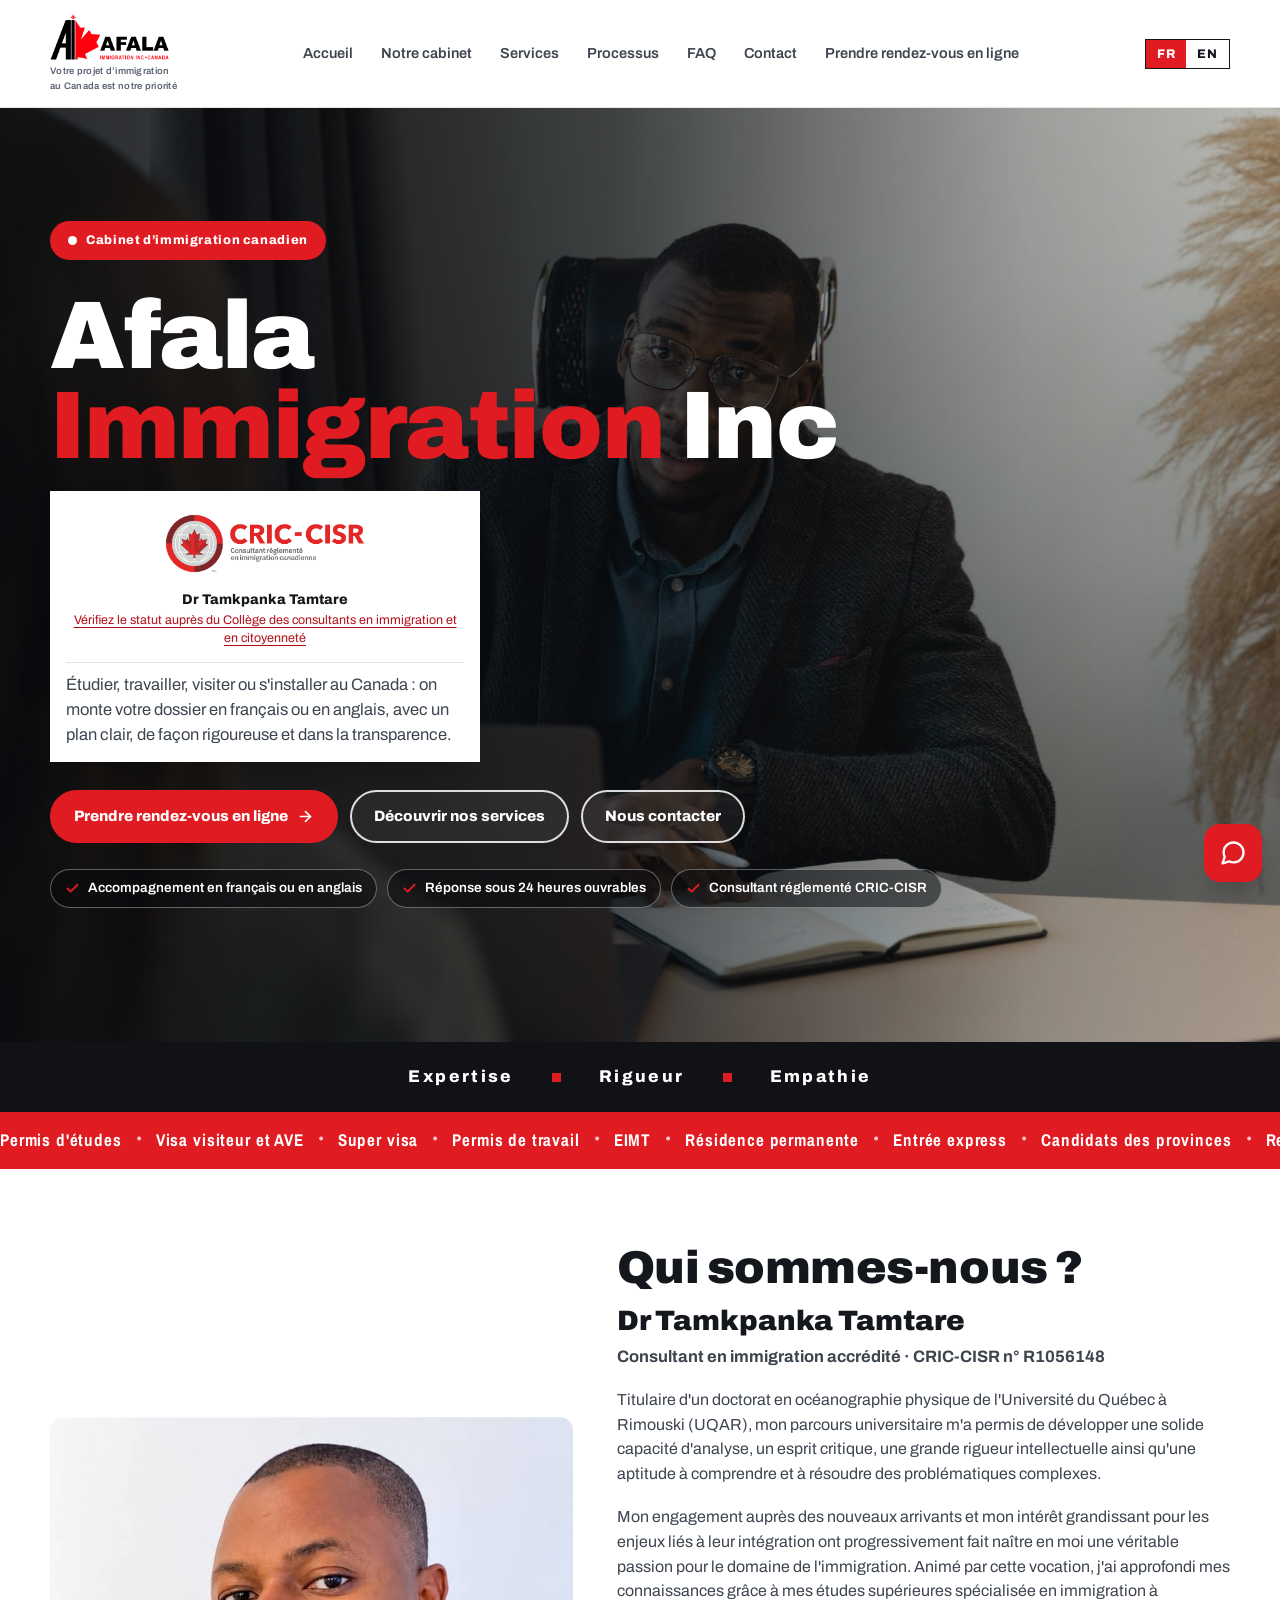
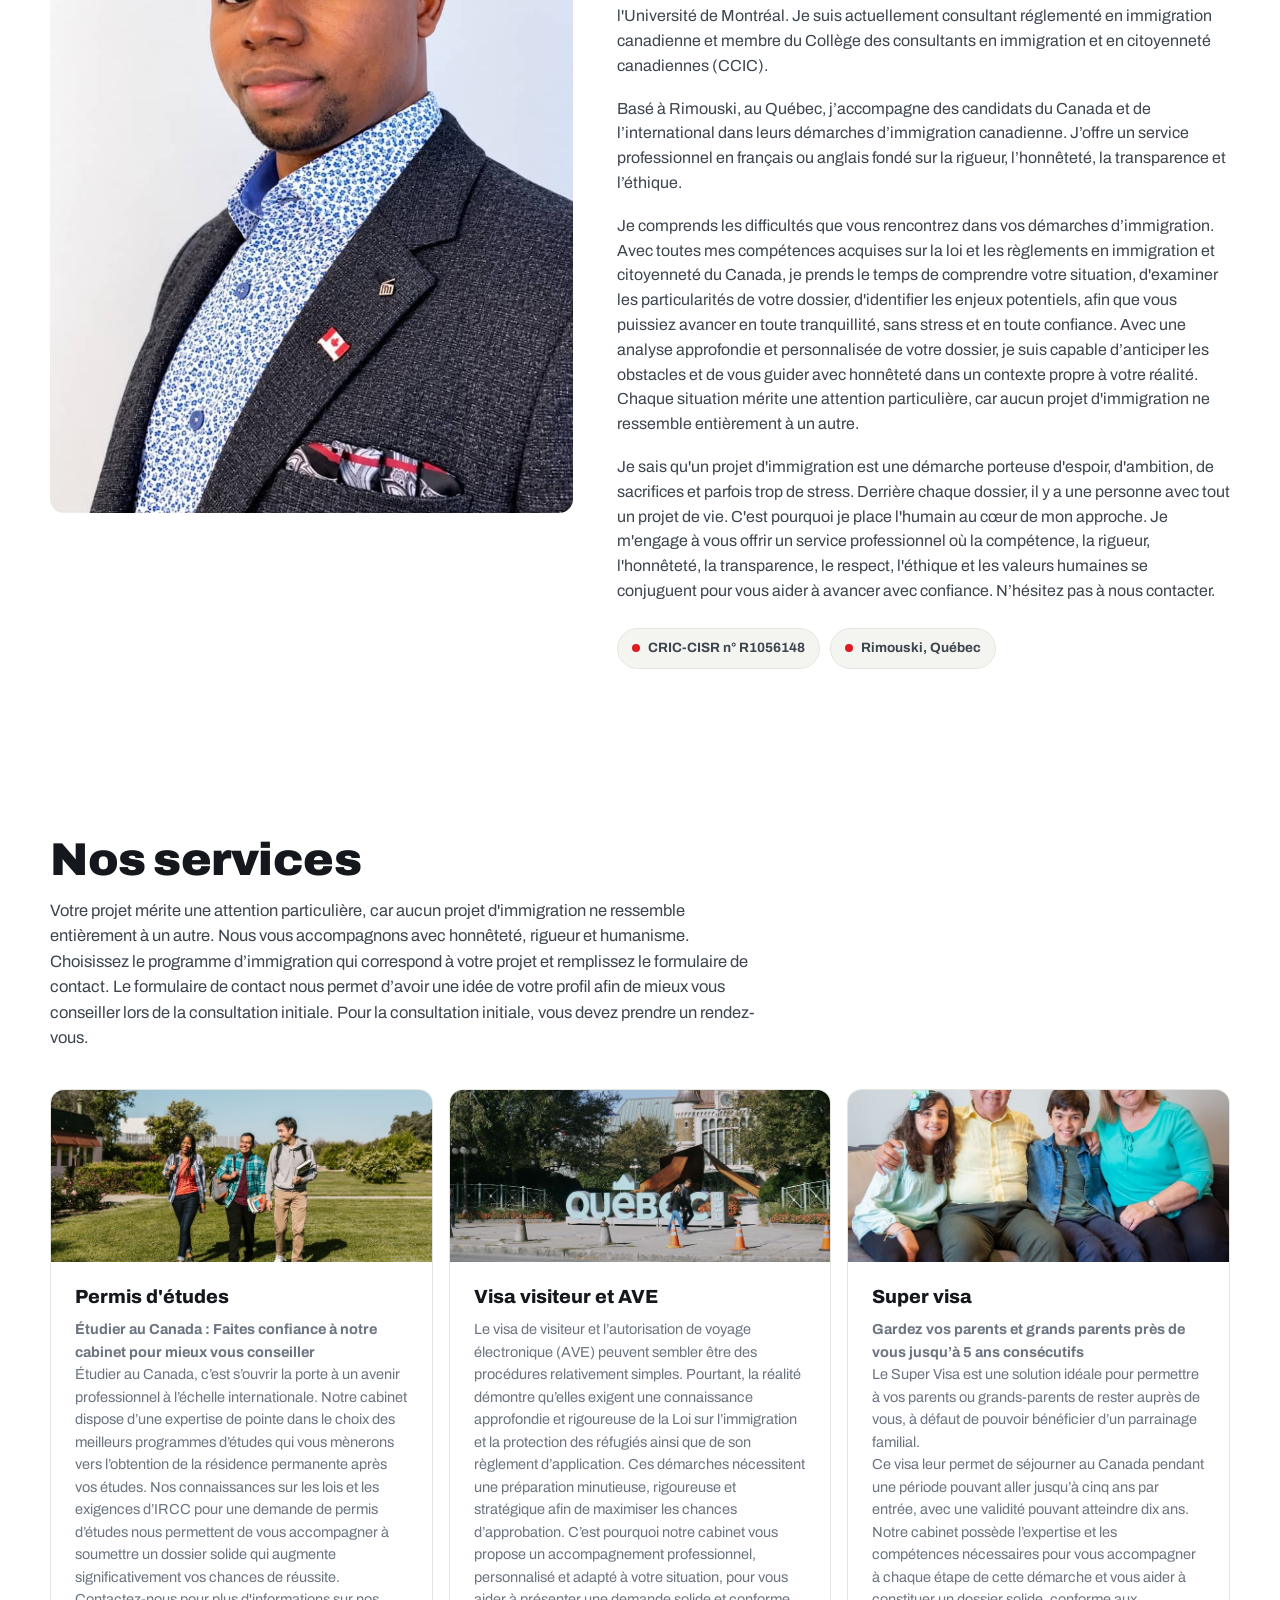
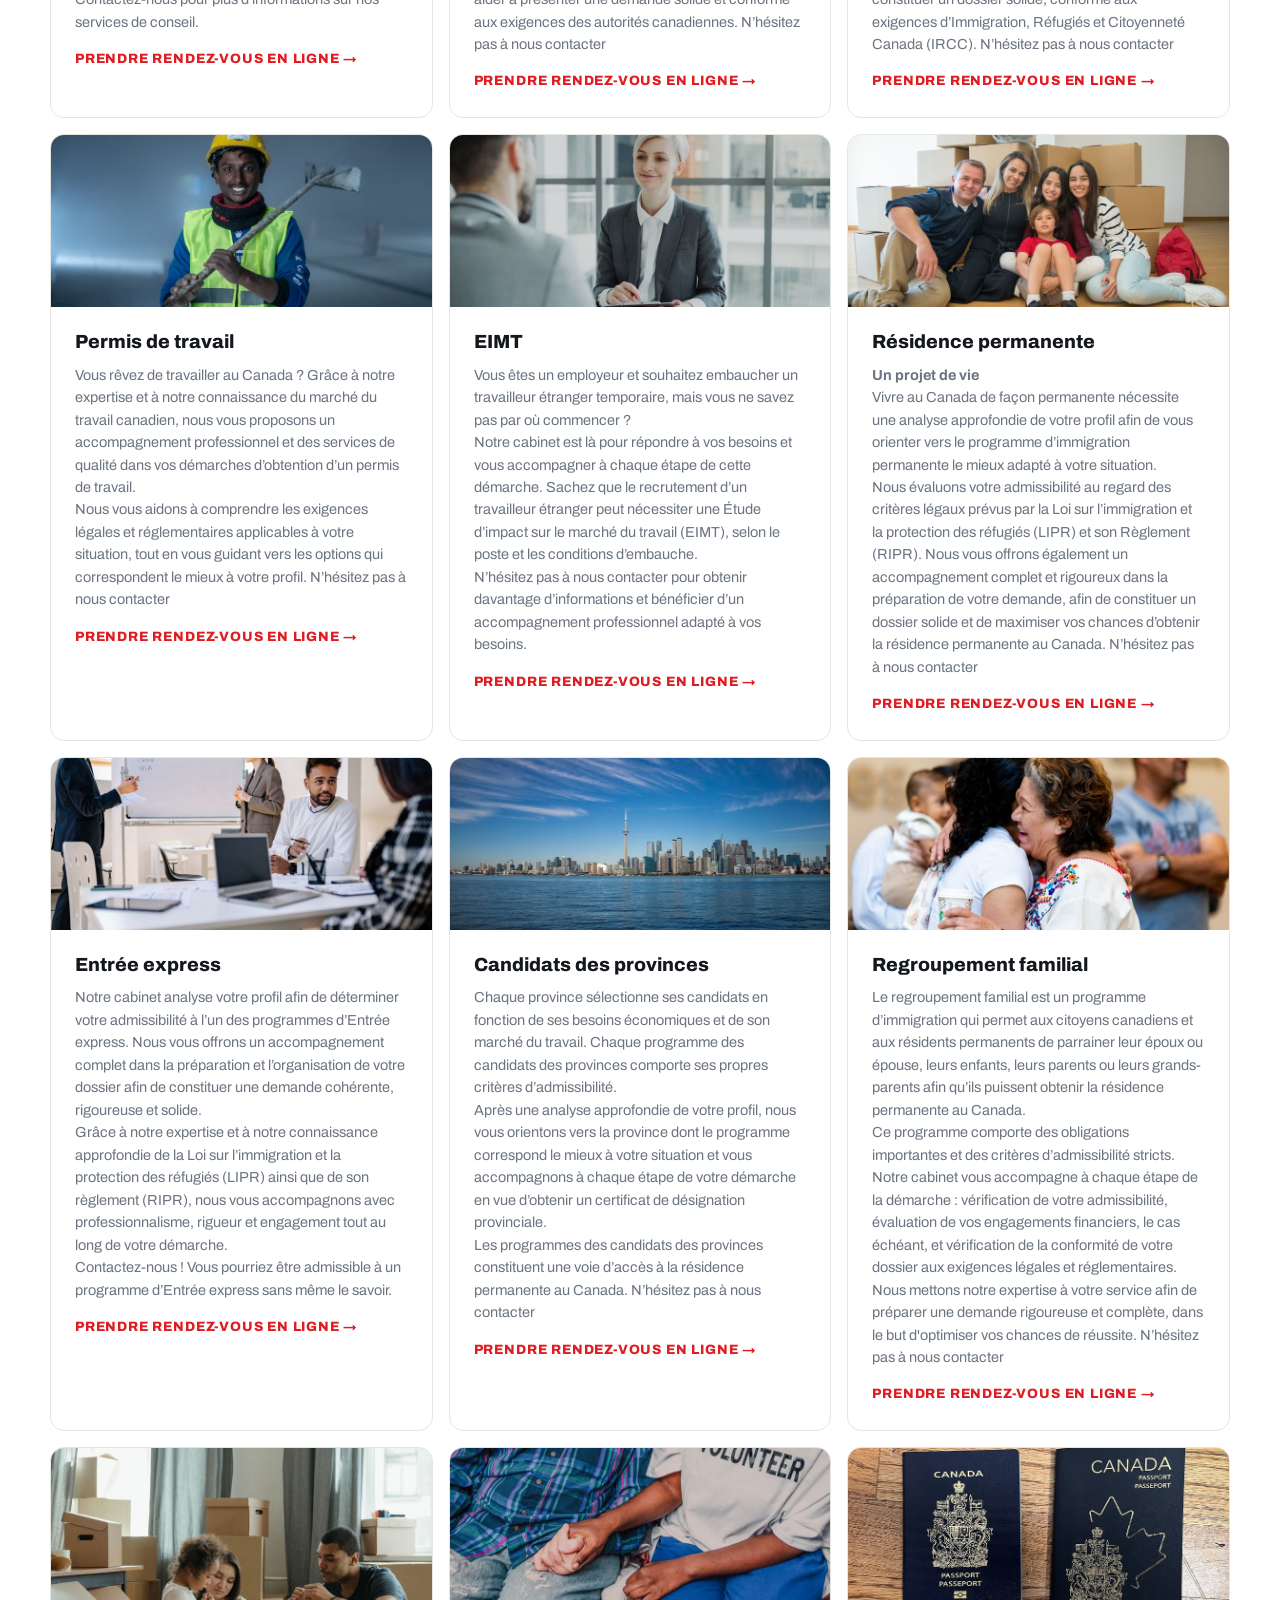
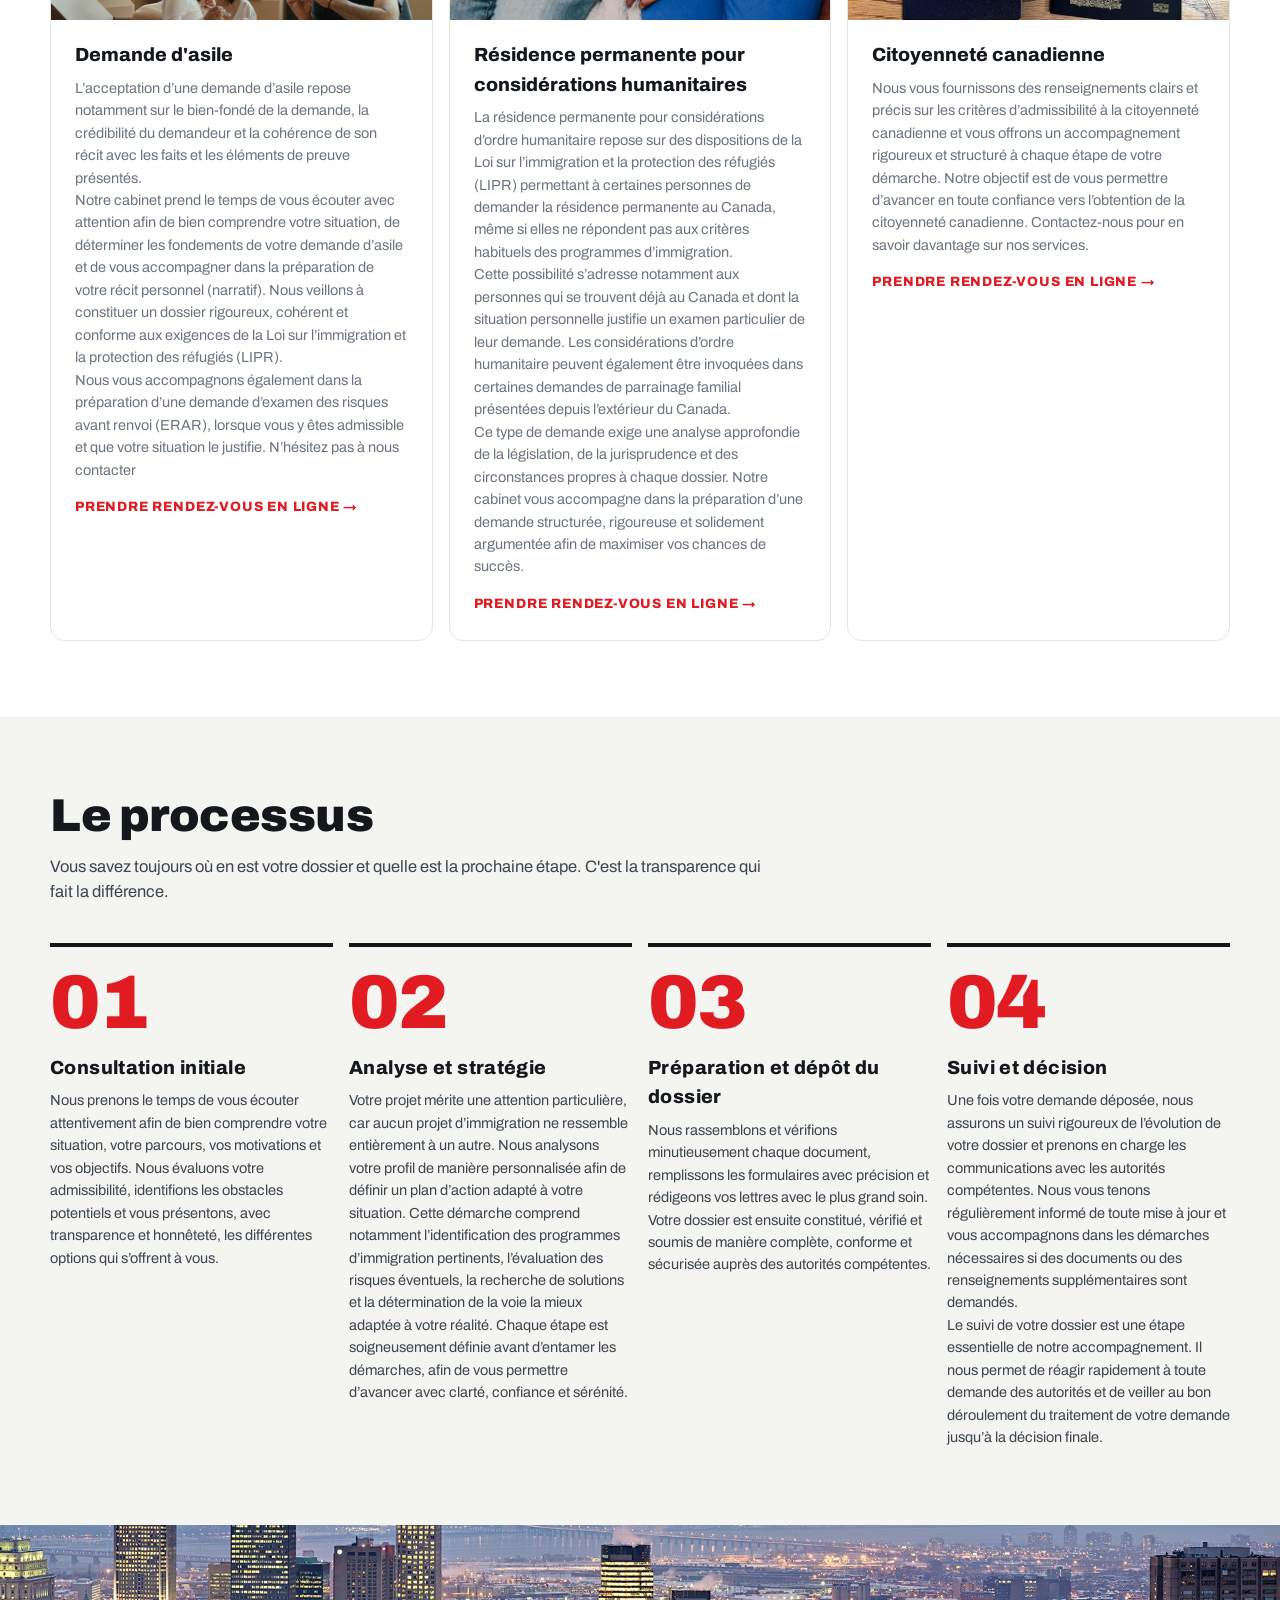
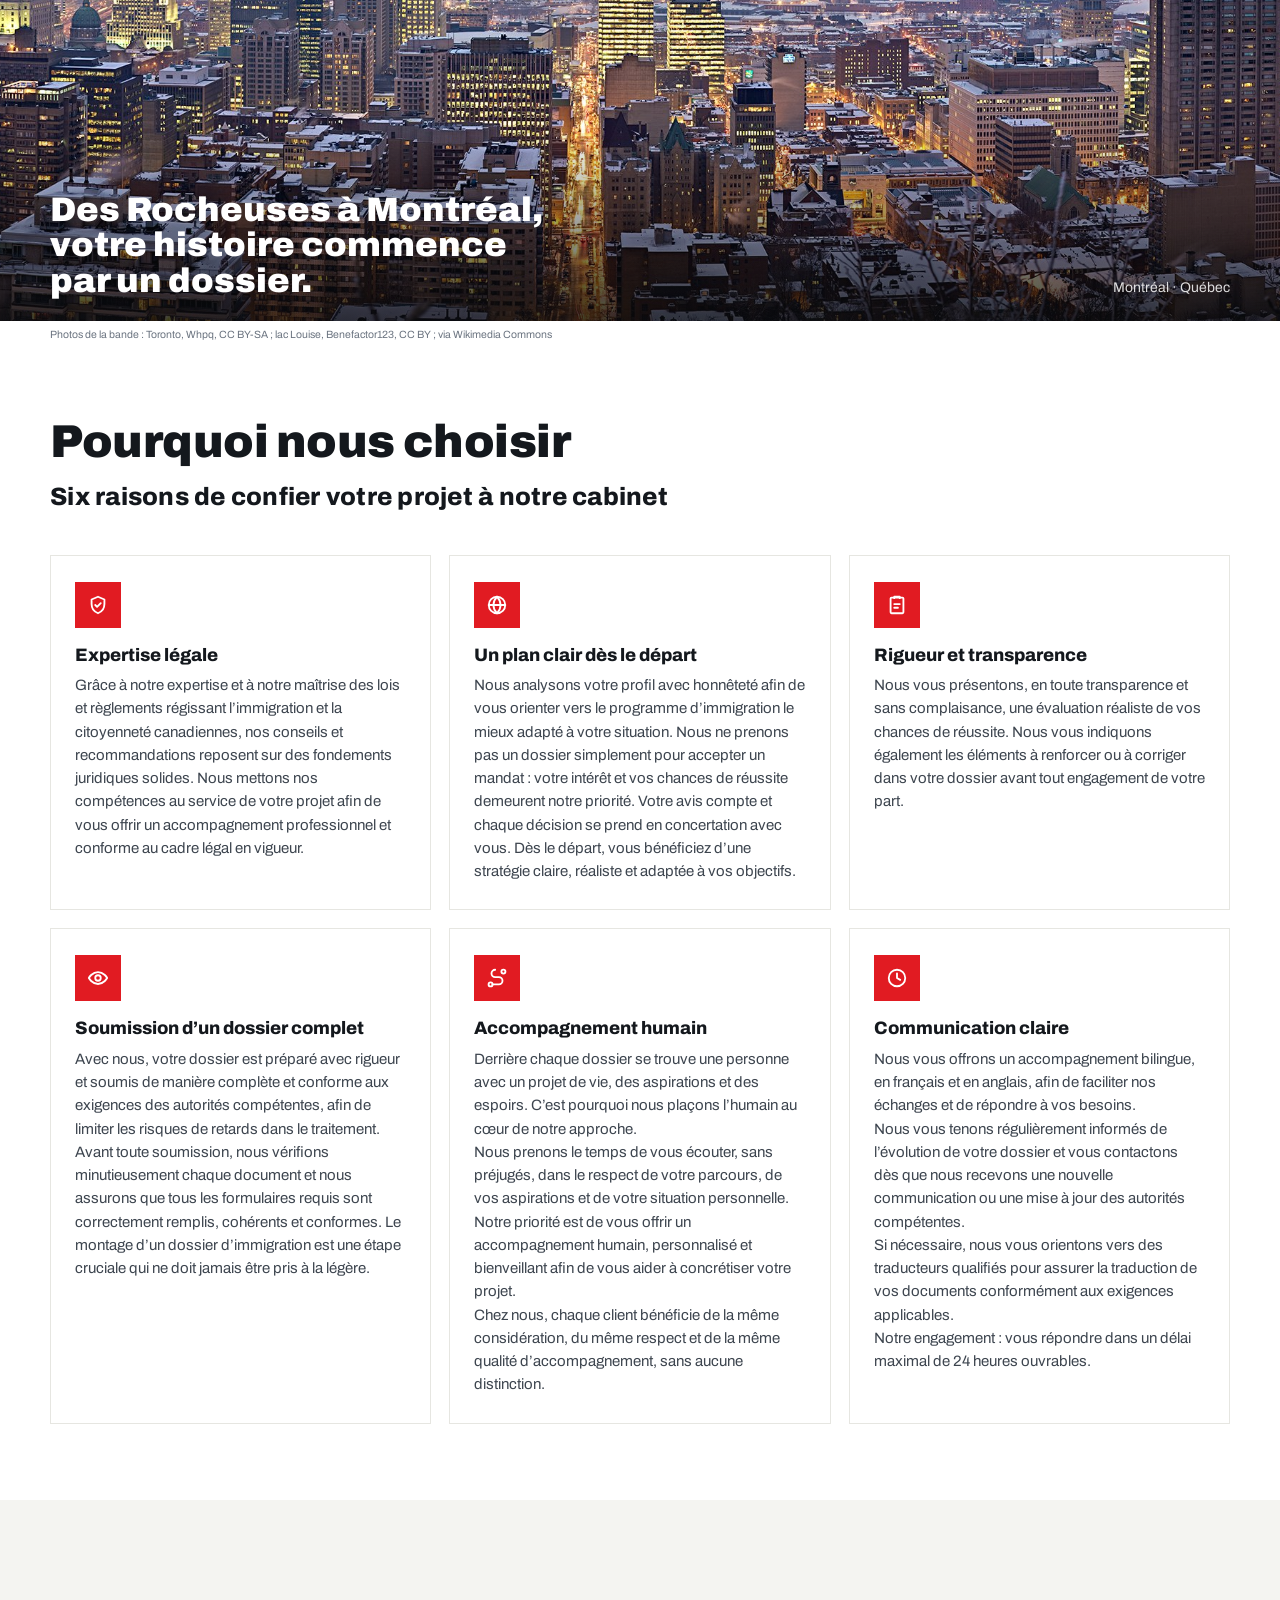
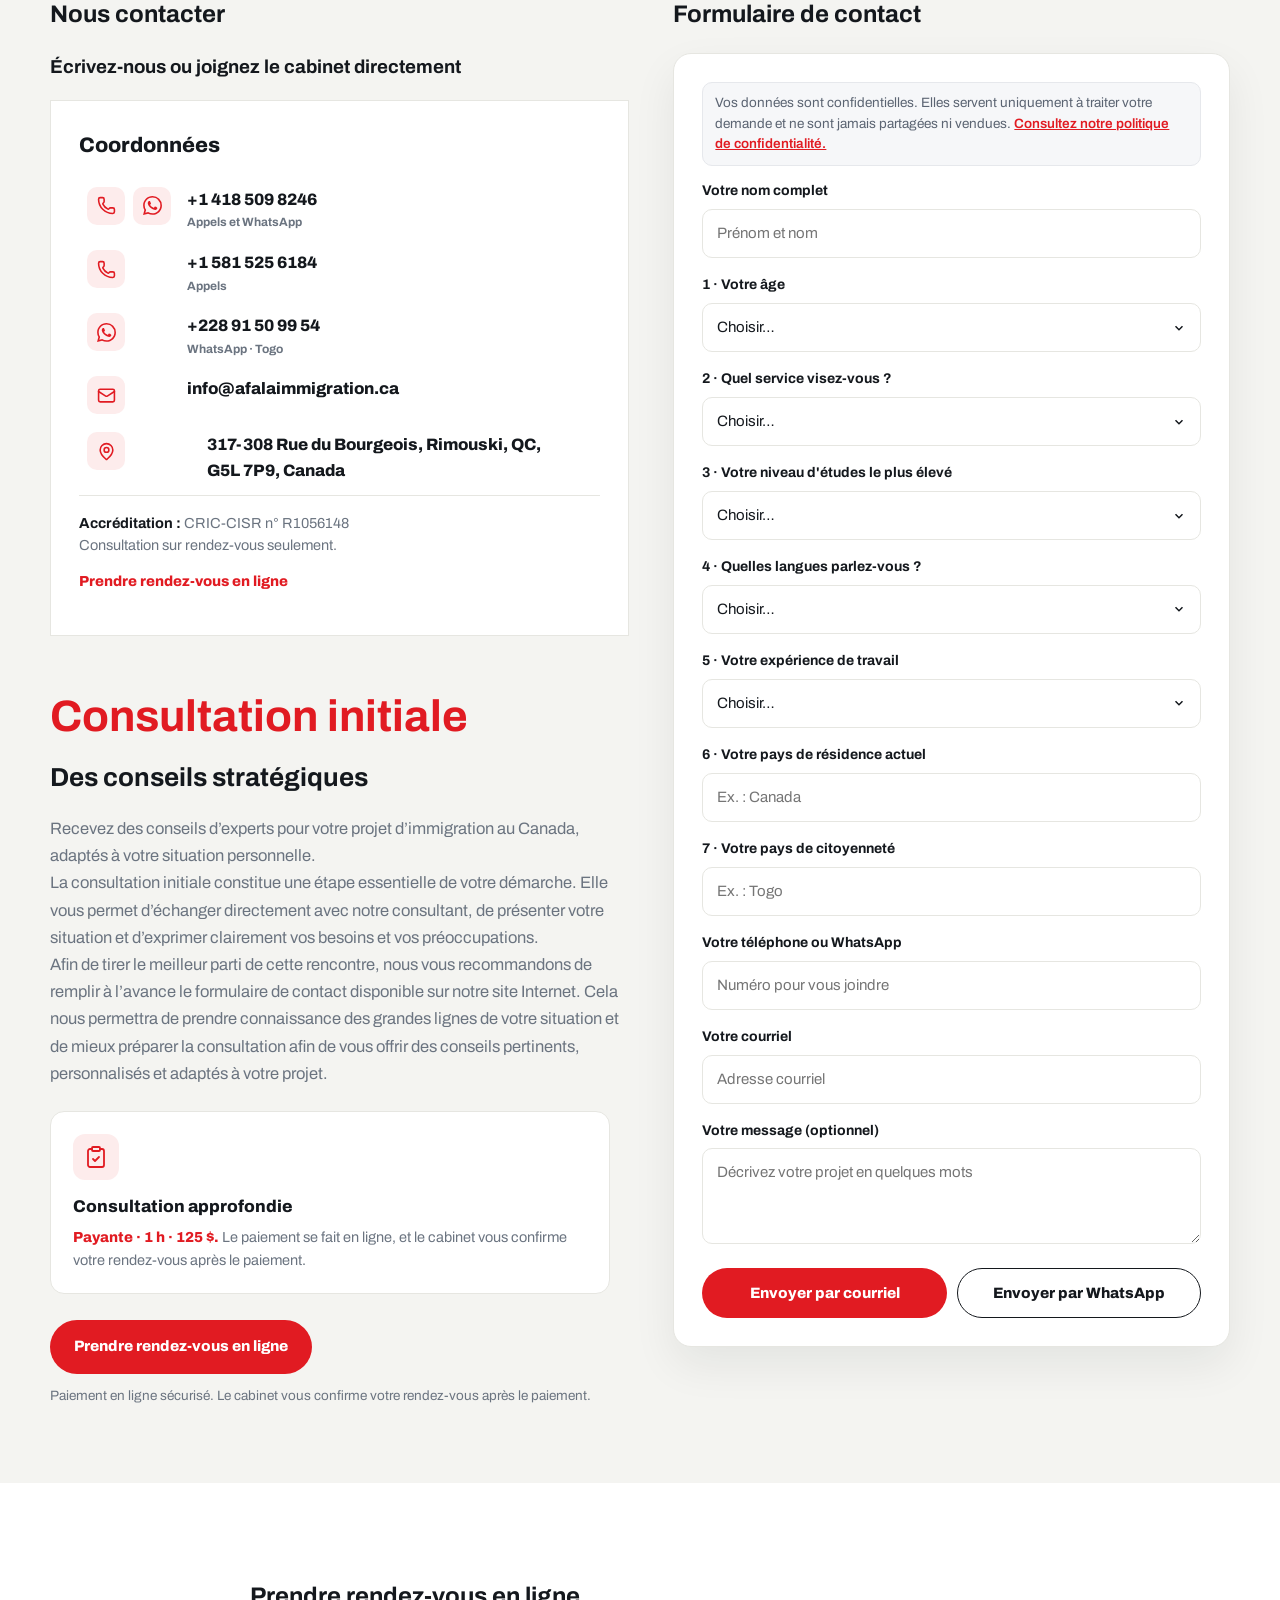
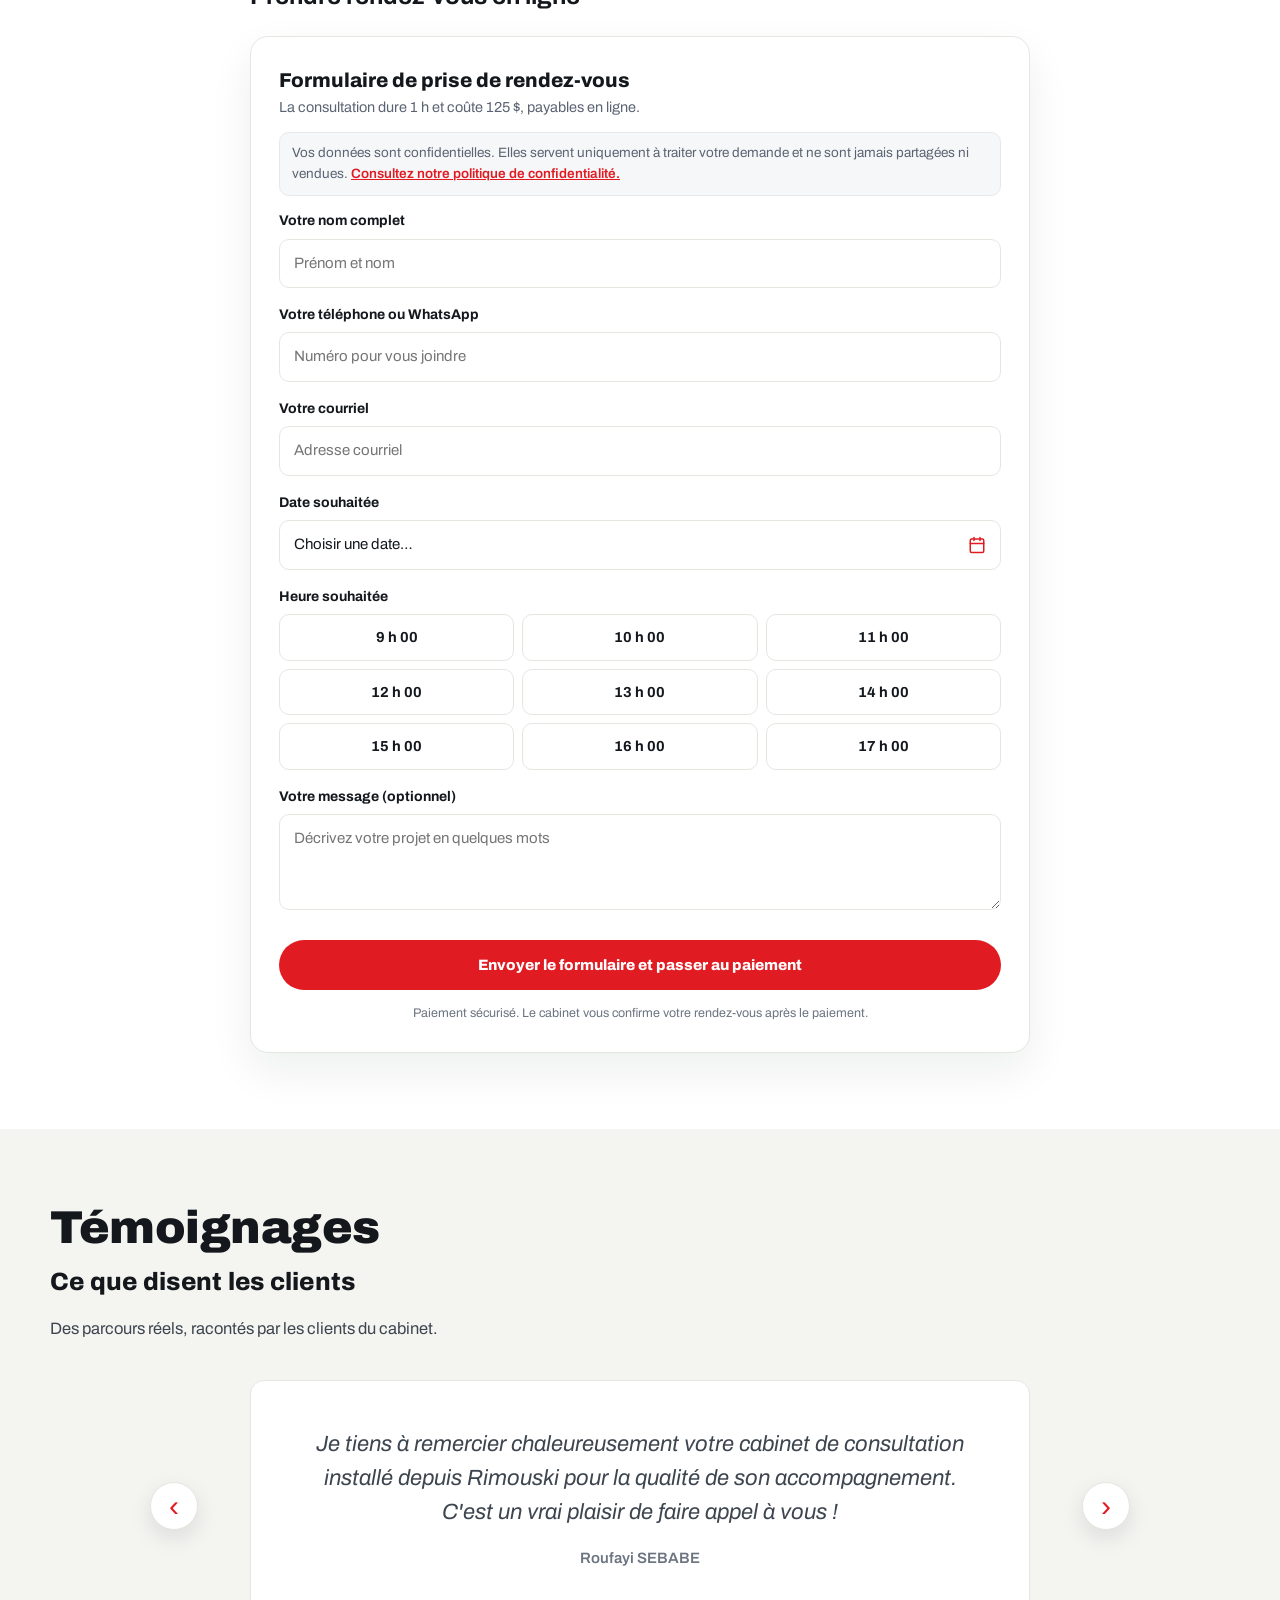
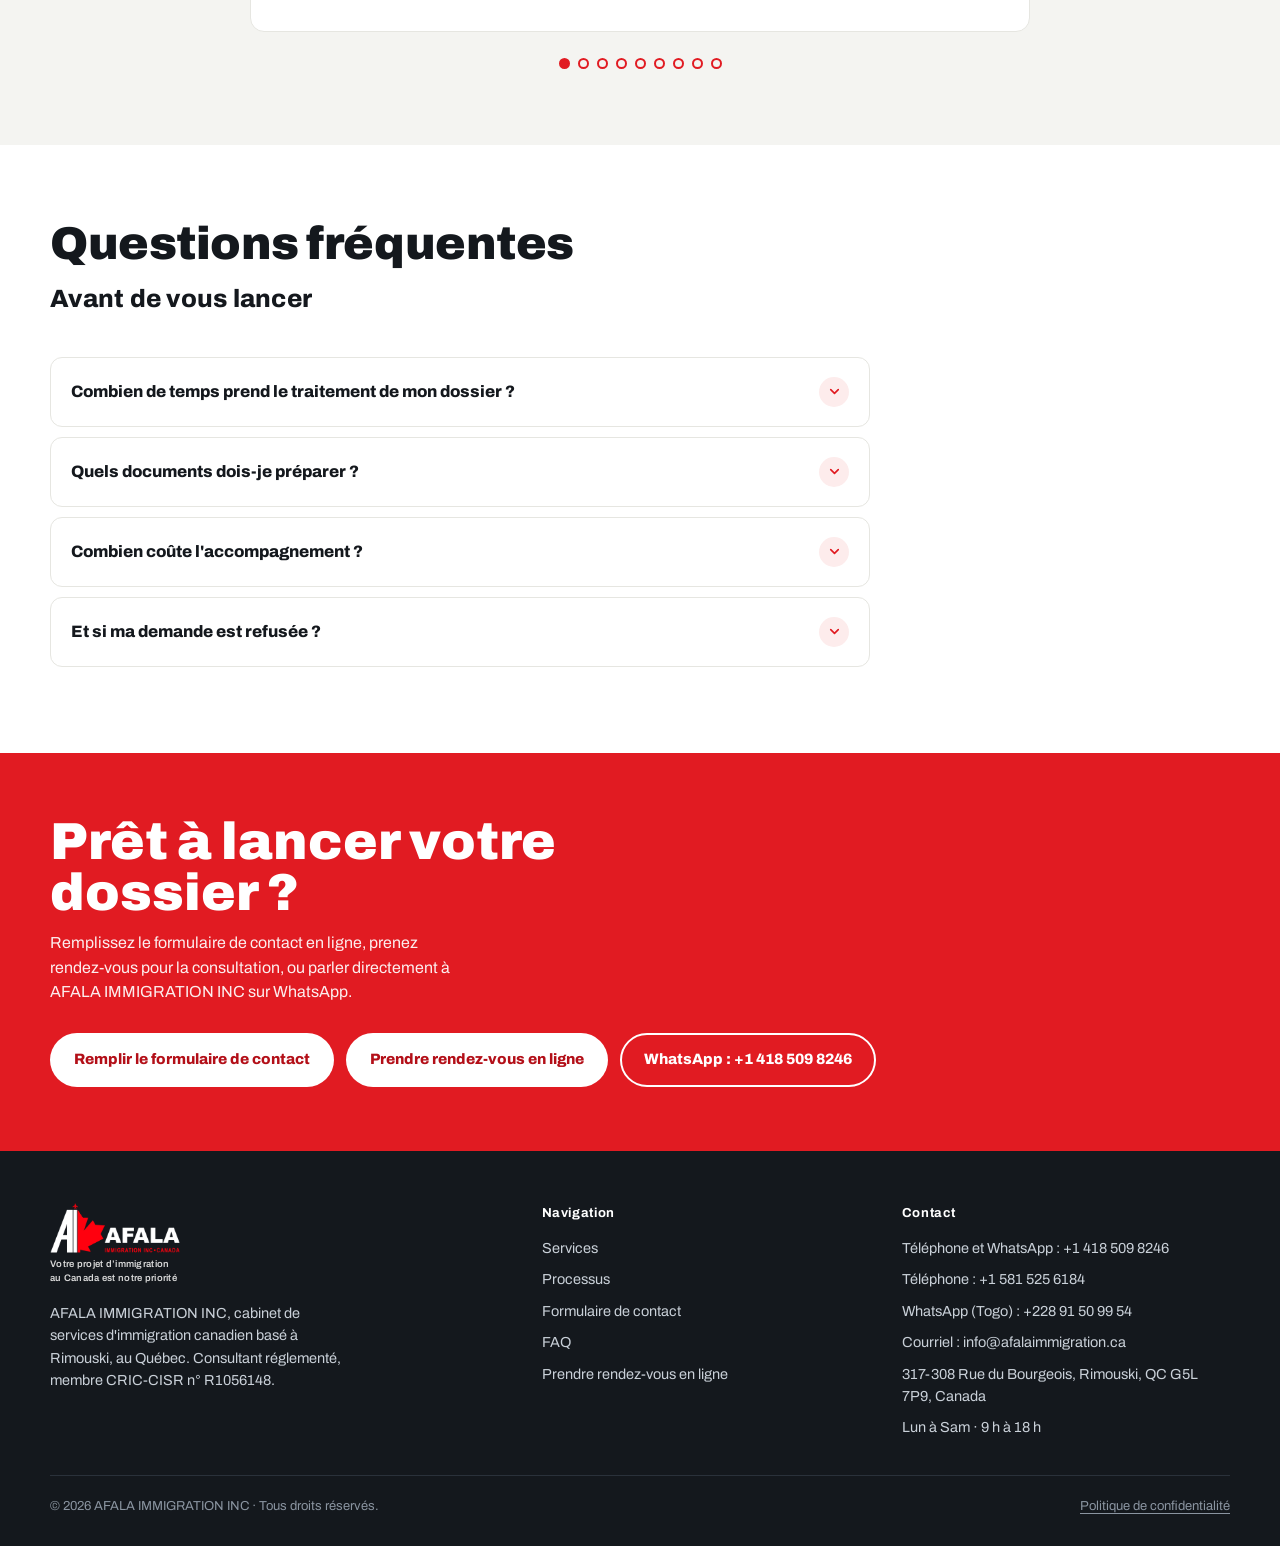
==== commit bfafe2b4: "Suivi des dossiers : retrait du lien et de la page après la démonstration" ====
--- a/index.html
+++ b/index.html
@@ -48,7 +48,6 @@
       <a href="#processus">Processus</a>
       <a href="#faq">FAQ</a>
       <a href="#contact">Contact</a>
-      <a href="suivi.html">Suivi de dossier</a>
       <a href="#rendez-vous">Prendre rendez-vous en ligne</a>
     </nav>
     <div class="lang-switch" role="group" aria-label="Langue / Language"><button type="button" data-lang="fr" class="active">FR</button><button type="button" data-lang="en">EN</button></div>
@@ -62,7 +61,6 @@
       <a href="#processus">Processus</a>
       <a href="#faq">FAQ</a>
       <a href="#contact">Contact</a>
-      <a href="suivi.html">Suivi de dossier</a>
       <a href="#rendez-vous">Prendre rendez-vous en ligne</a>
     </div>
   </div>
@@ -607,6 +605,6 @@
 
 </div>
 
-<script src="script.js?v=7"></script>
+<script src="script.js?v=8"></script>
 </body>
 </html>
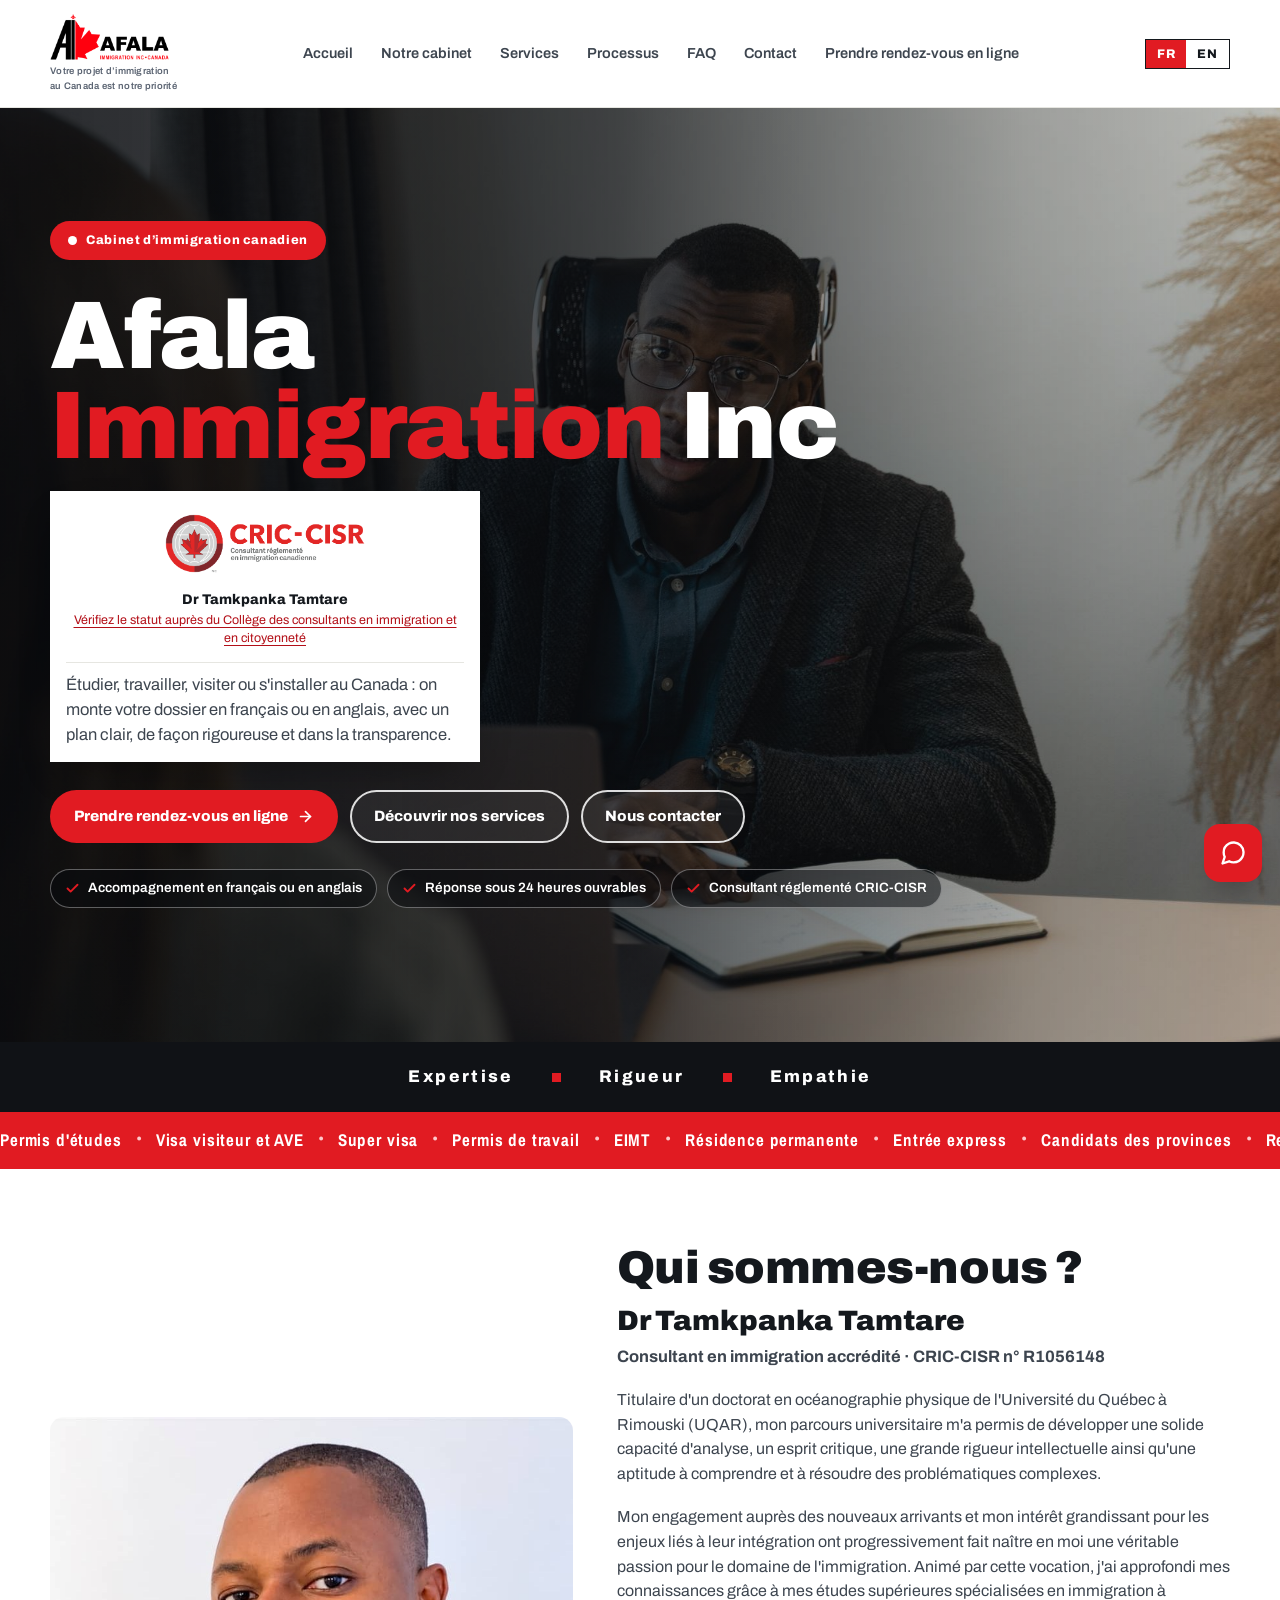
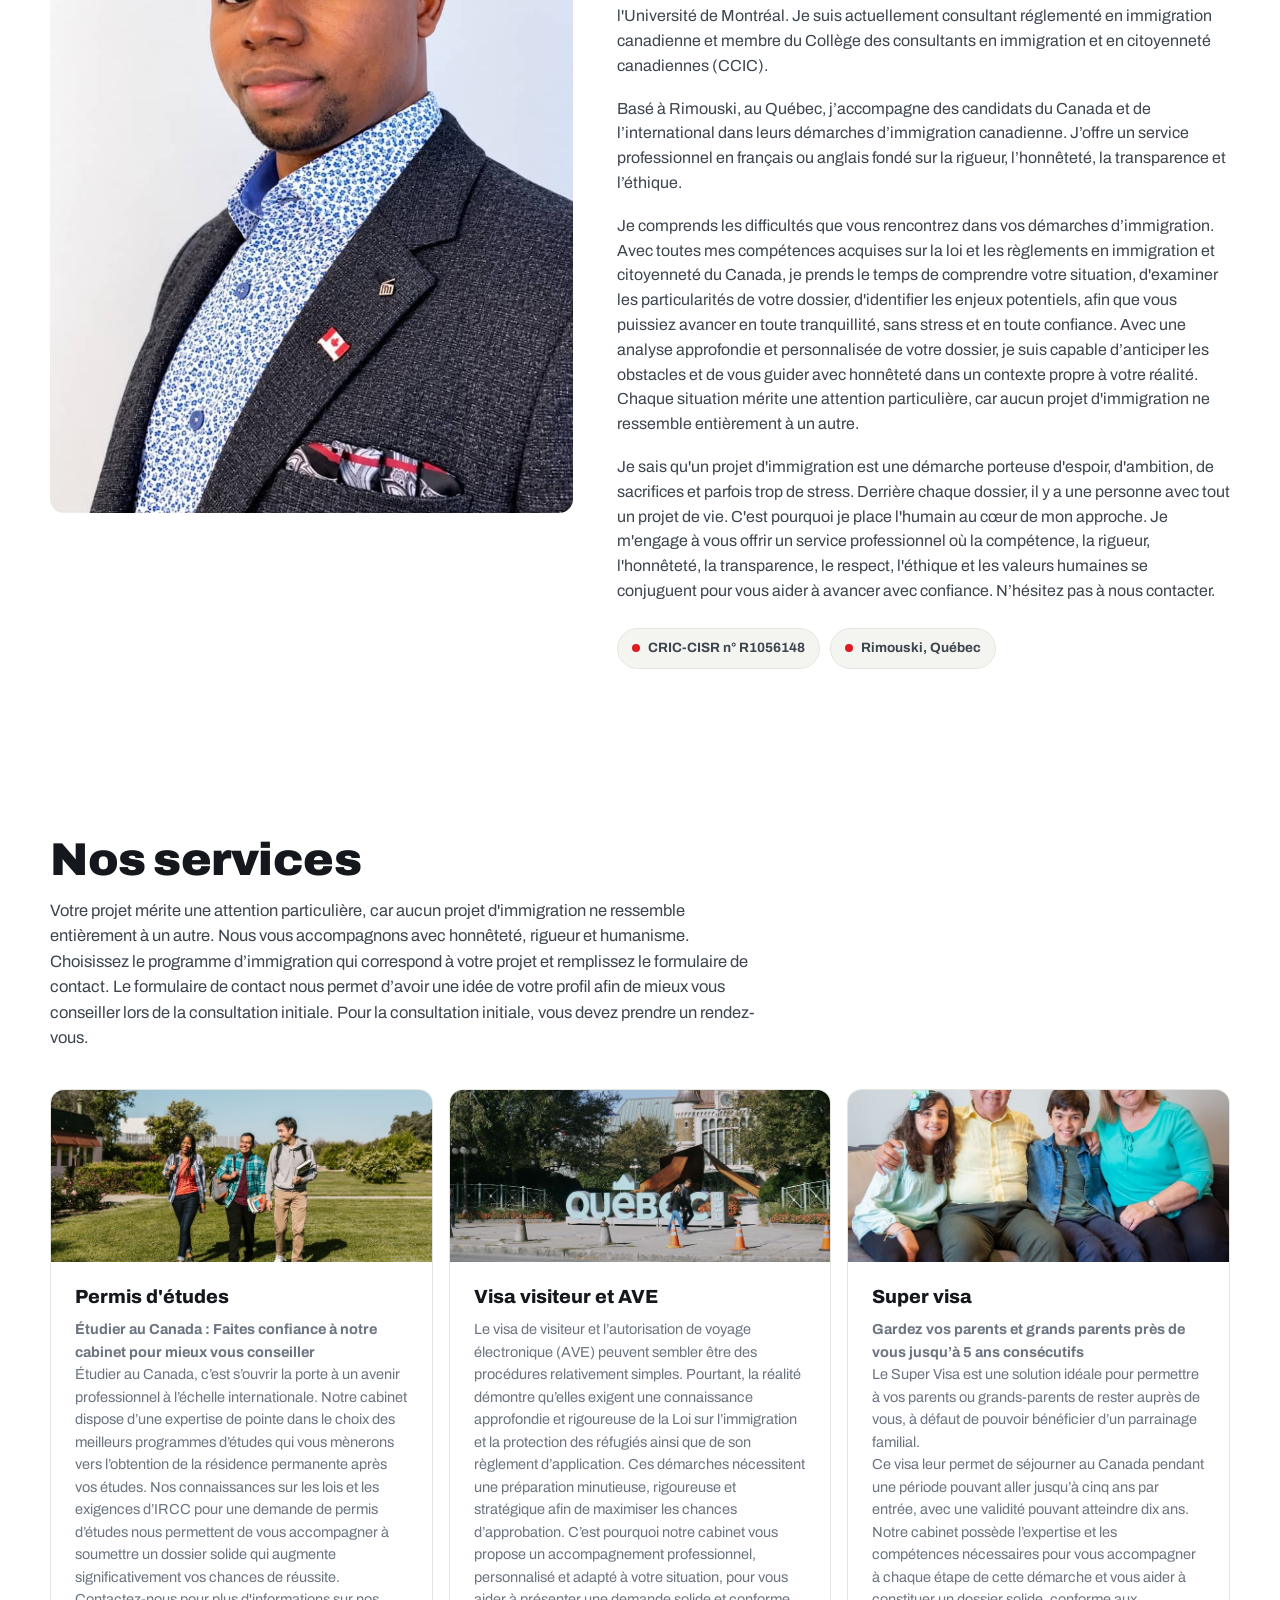
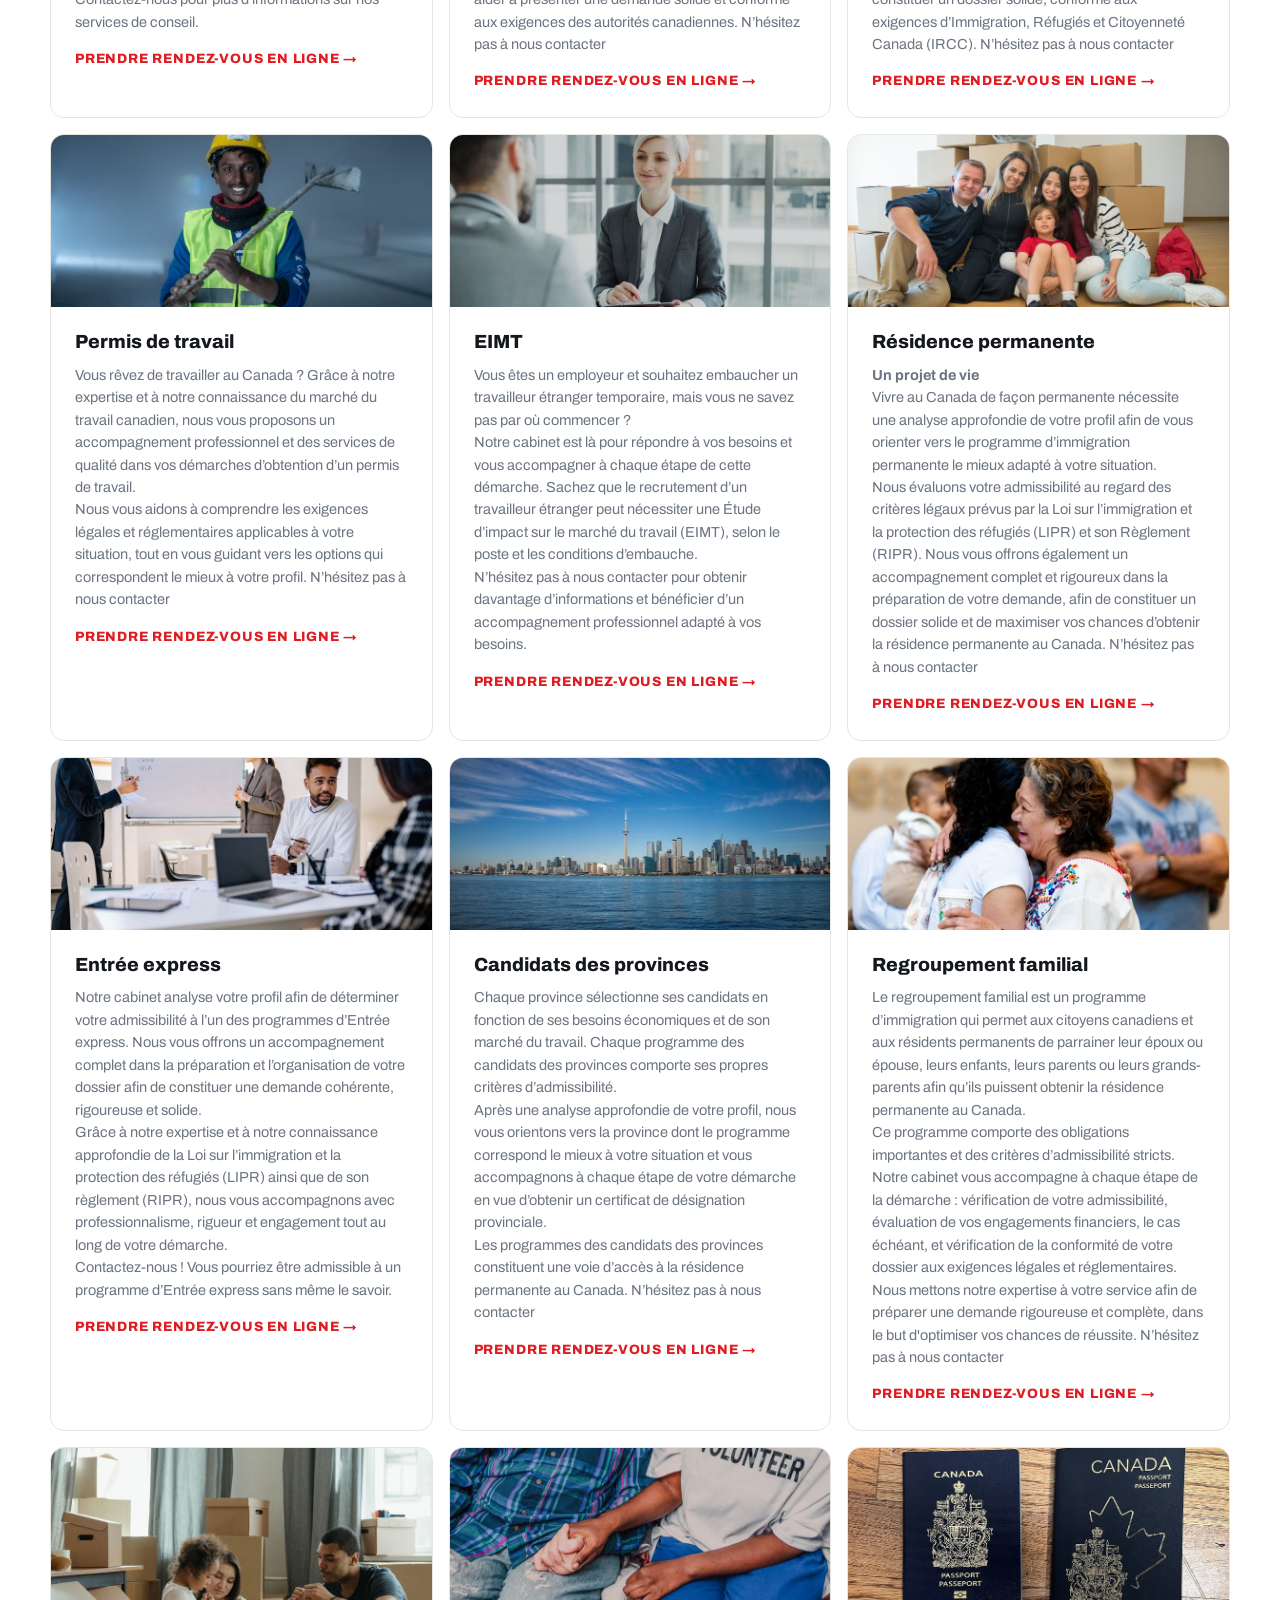
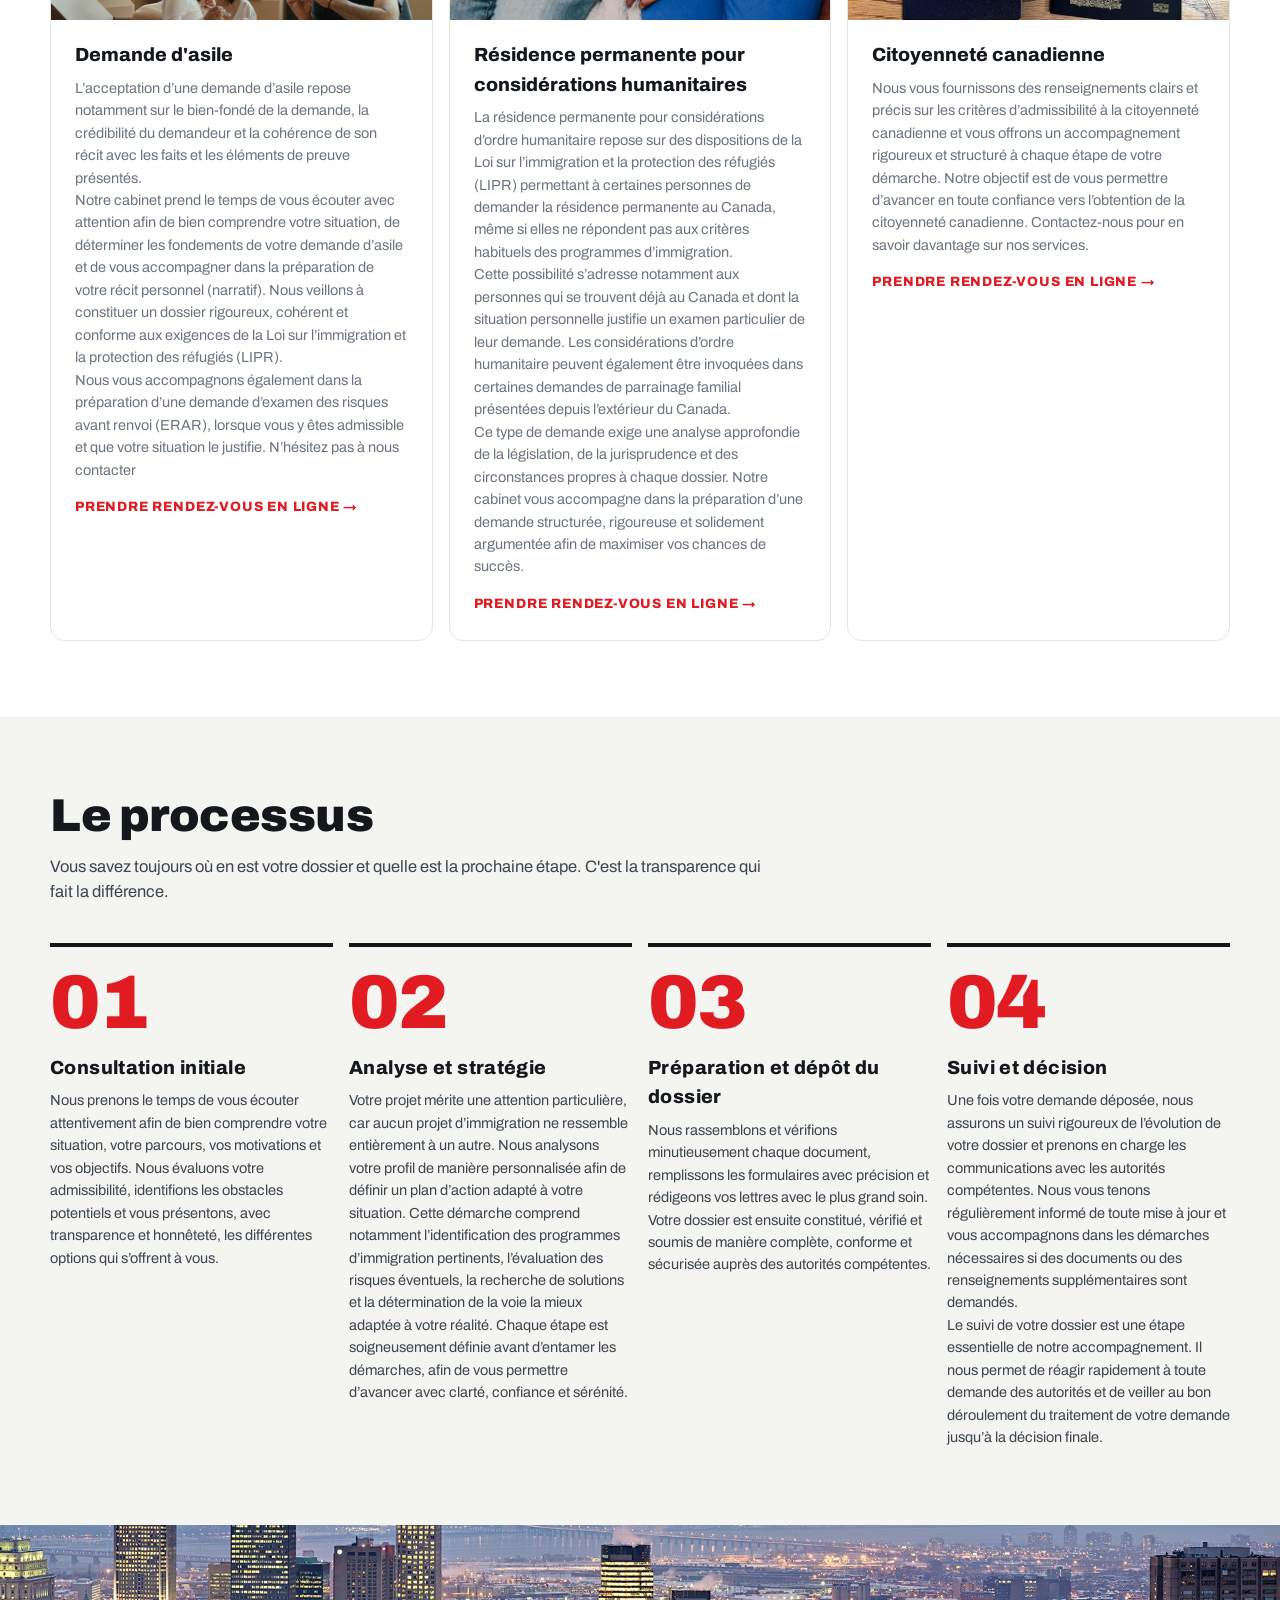
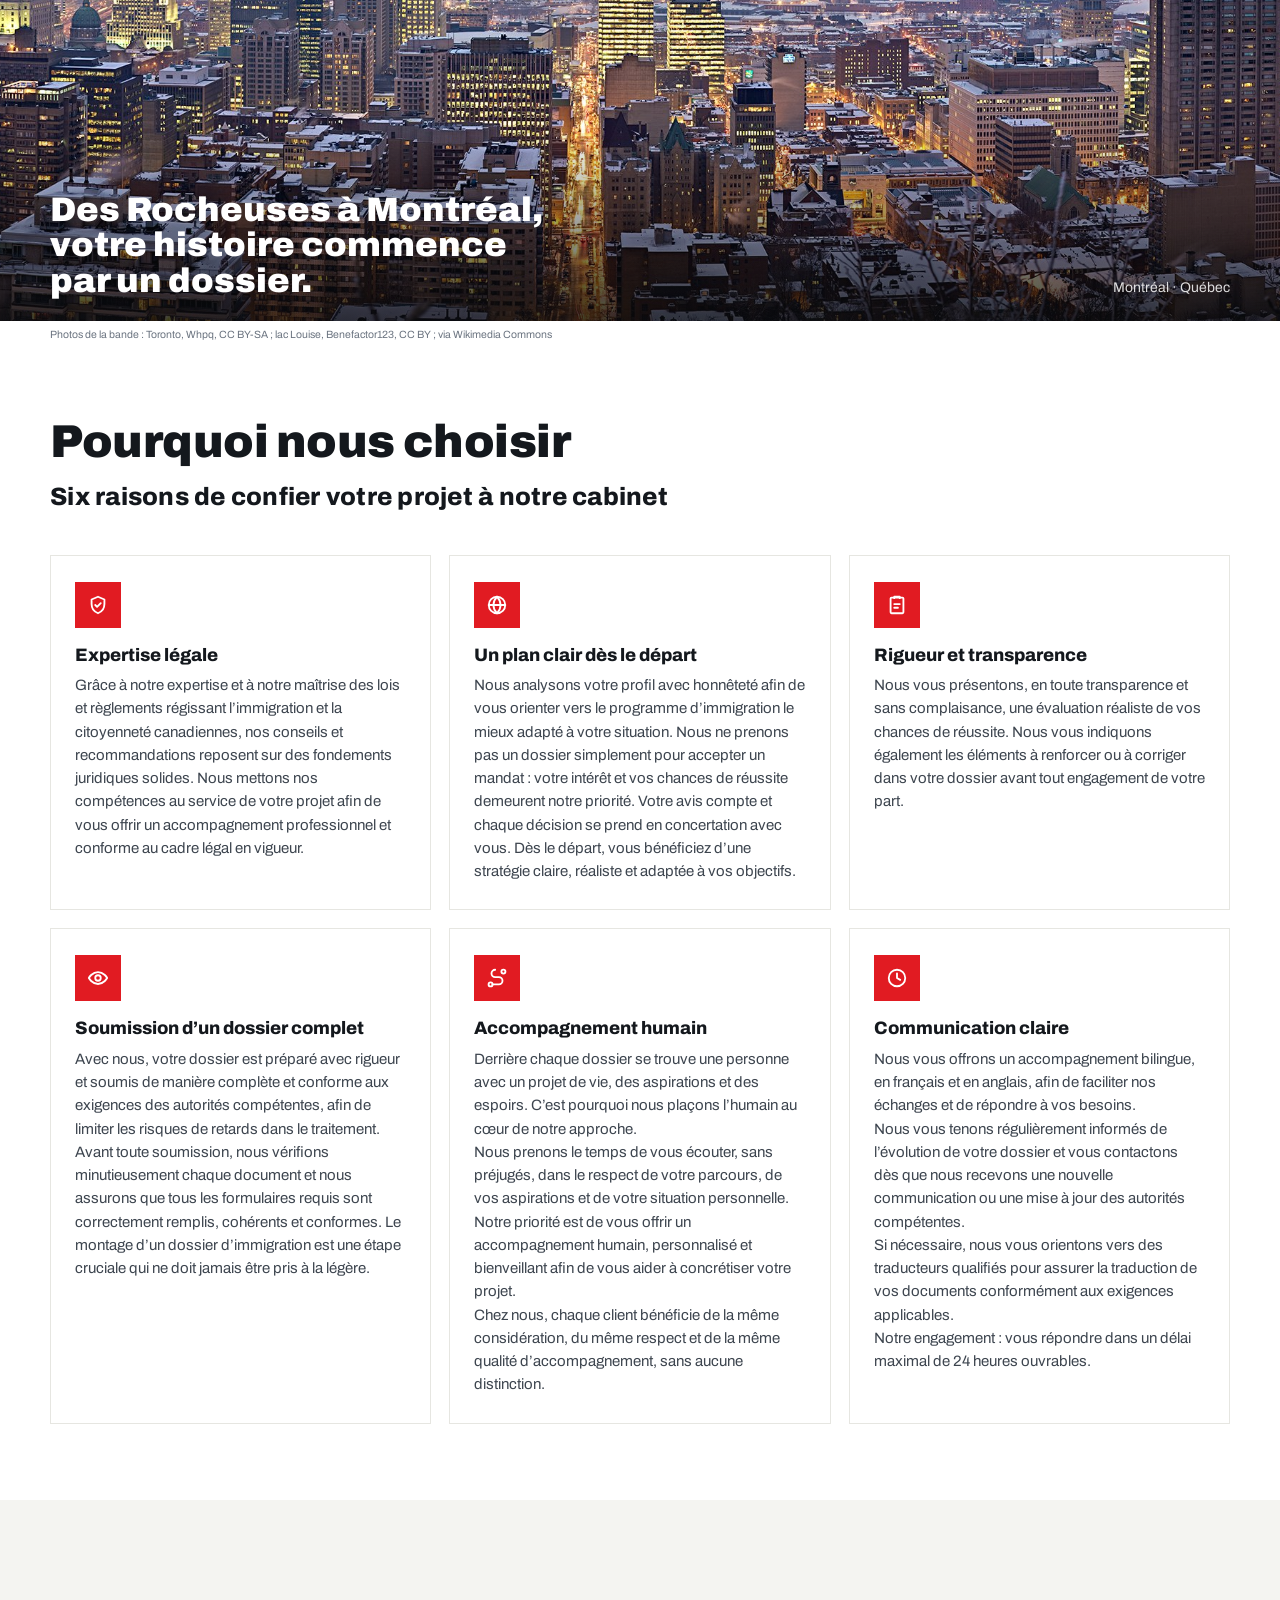
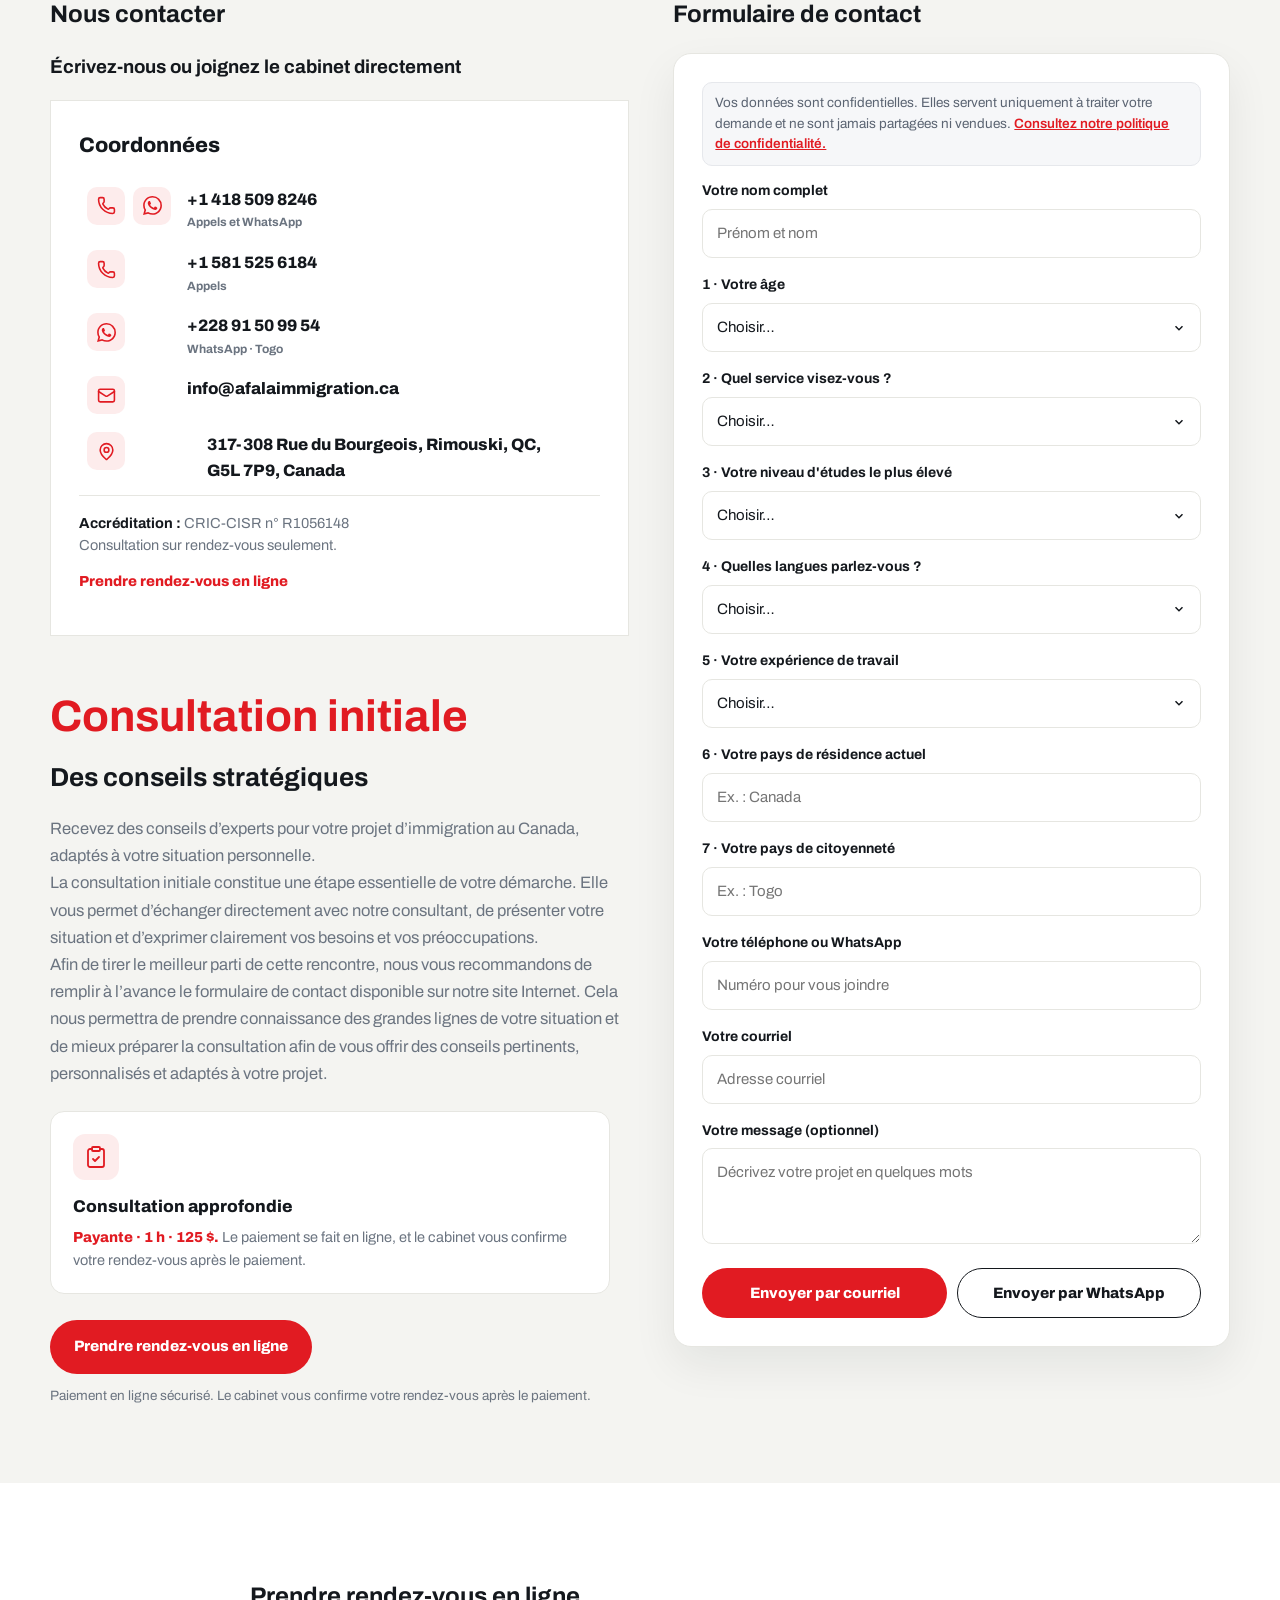
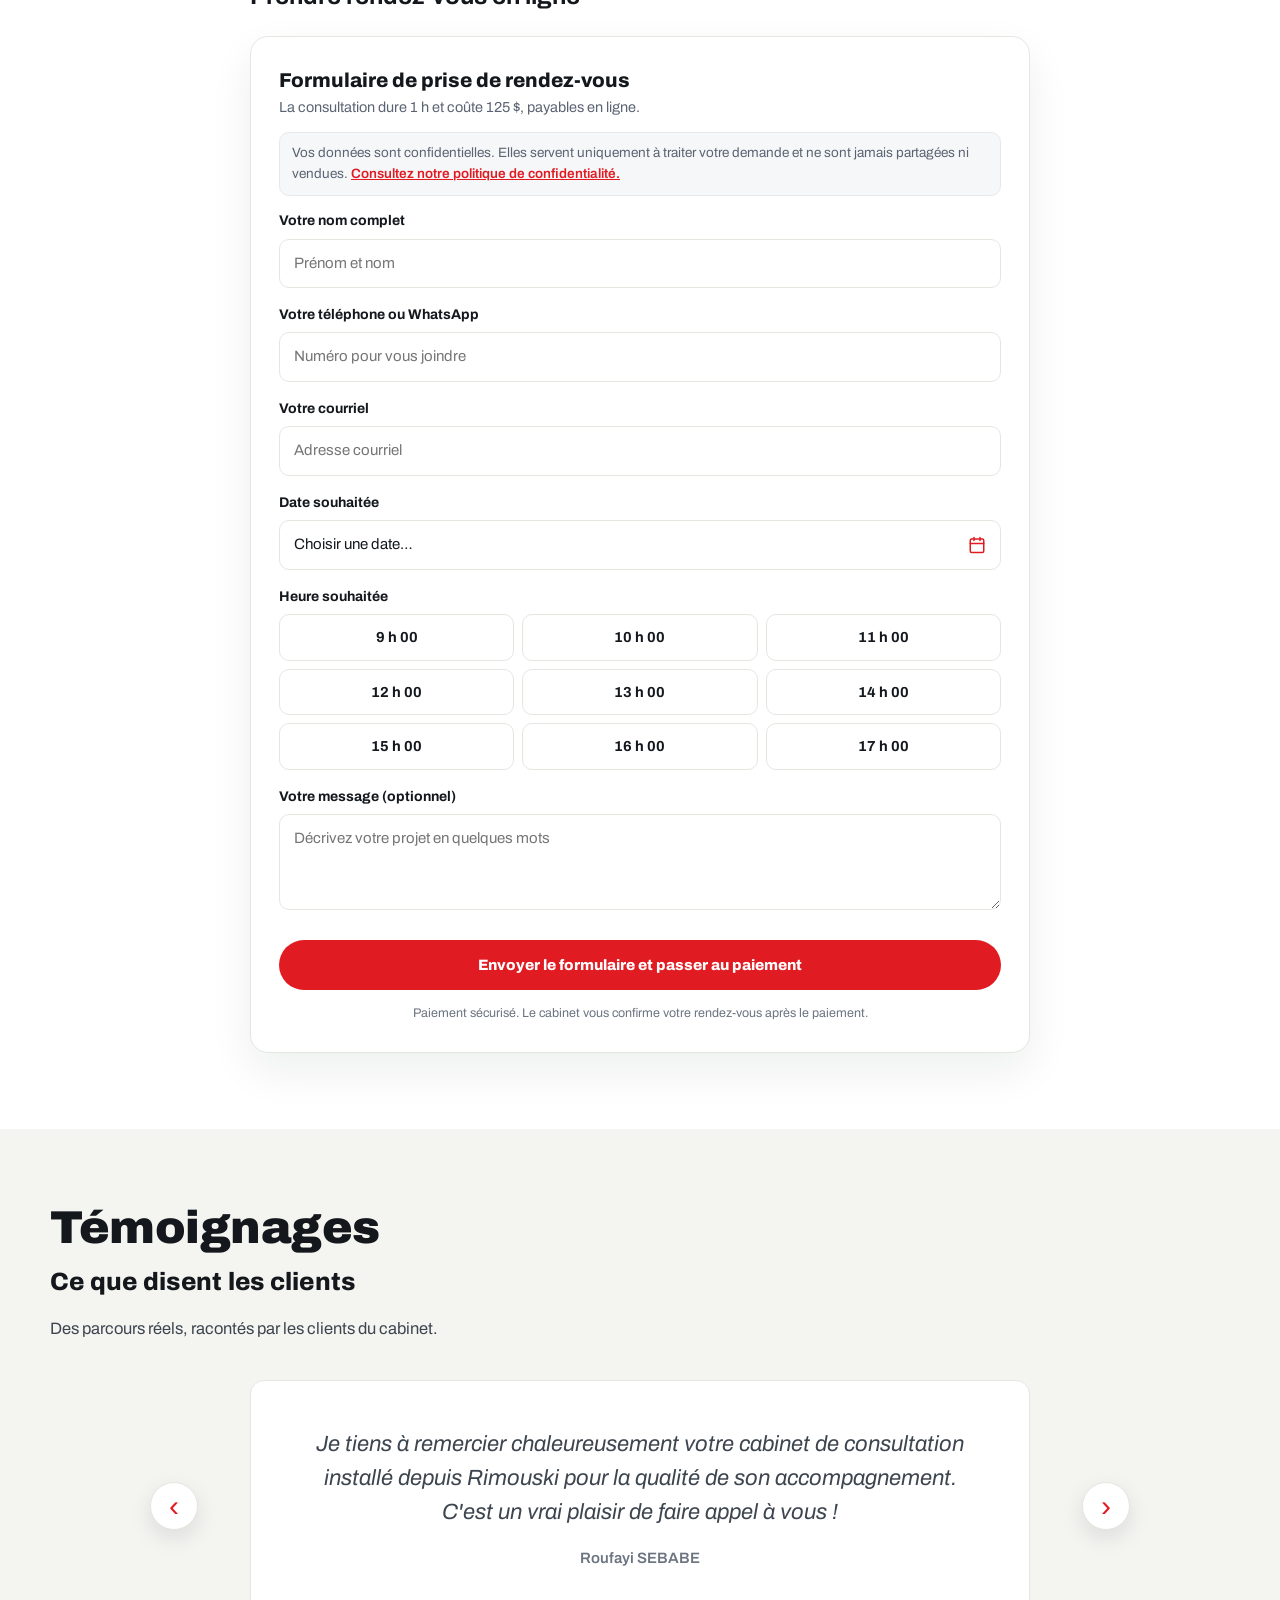
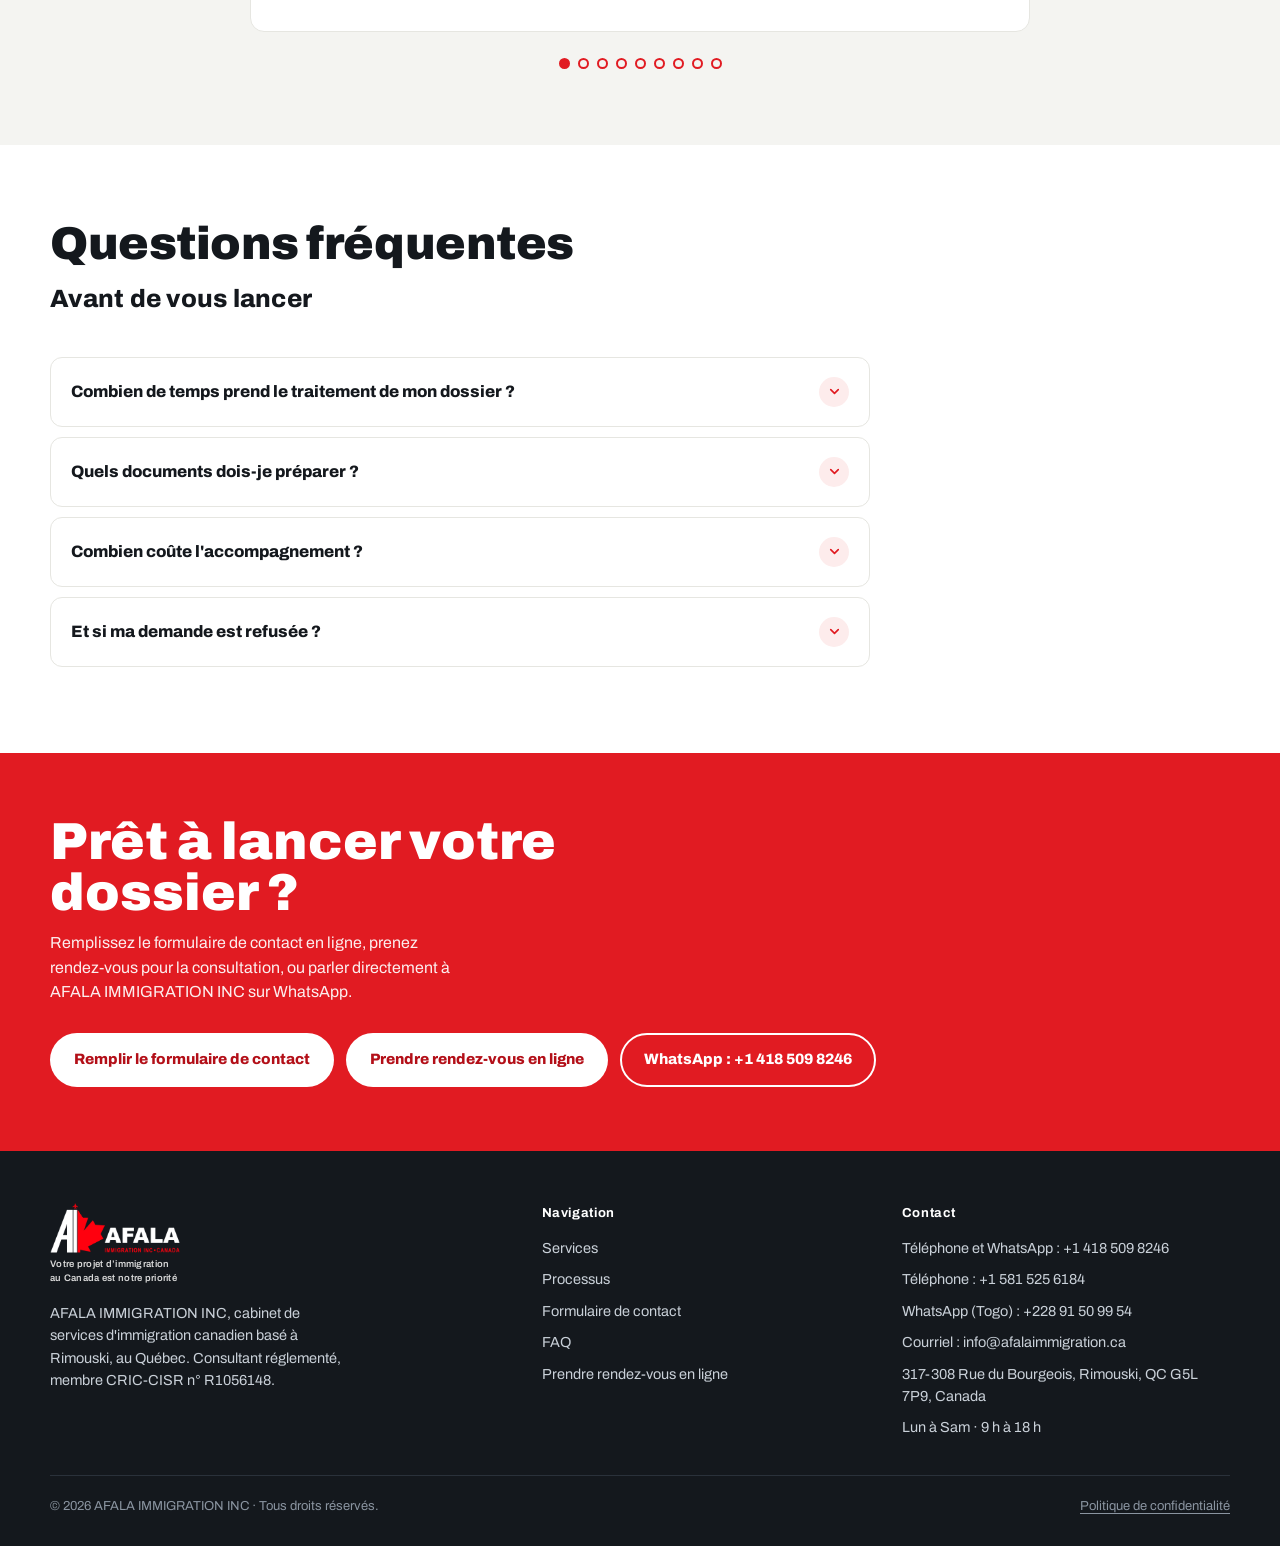
==== commit f63fe372: "À propos : correction « études supérieures spécialisées » (demande du Dr)" ====
--- a/index.html
+++ b/index.html
@@ -127,7 +127,7 @@
         <p class="about-name">Dr Tamkpanka Tamtare</p>
         <p class="about-role">Consultant en immigration accrédité · CRIC-CISR n° R1056148</p>
         <p class="about-text">Titulaire d'un doctorat en océanographie physique de l'Université du Québec à Rimouski (UQAR), mon parcours universitaire m'a permis de développer une solide capacité d'analyse, un esprit critique, une grande rigueur intellectuelle ainsi qu'une aptitude à comprendre et à résoudre des problématiques complexes.</p>
-        <p class="about-text">Mon engagement auprès des nouveaux arrivants et mon intérêt grandissant pour les enjeux liés à leur intégration ont progressivement fait naître en moi une véritable passion pour le domaine de l'immigration. Animé par cette vocation, j'ai approfondi mes connaissances grâce à mes études supérieures spécialisée en immigration à l'Université de Montréal. Je suis actuellement consultant réglementé en immigration canadienne et membre du Collège des consultants en immigration et en citoyenneté canadiennes (CCIC).</p>
+        <p class="about-text">Mon engagement auprès des nouveaux arrivants et mon intérêt grandissant pour les enjeux liés à leur intégration ont progressivement fait naître en moi une véritable passion pour le domaine de l'immigration. Animé par cette vocation, j'ai approfondi mes connaissances grâce à mes études supérieures spécialisées en immigration à l'Université de Montréal. Je suis actuellement consultant réglementé en immigration canadienne et membre du Collège des consultants en immigration et en citoyenneté canadiennes (CCIC).</p>
         <p class="about-text">Basé à Rimouski, au Québec, j’accompagne des candidats du Canada et de l’international dans leurs démarches d’immigration canadienne. J’offre un service professionnel en français ou anglais fondé sur la rigueur, l’honnêteté, la transparence et l’éthique.</p>
         <p class="about-text">Je comprends les difficultés que vous rencontrez dans vos démarches d’immigration. Avec toutes mes compétences acquises sur la loi et les règlements en immigration et citoyenneté du Canada, je prends le temps de comprendre votre situation, d'examiner les particularités de votre dossier, d'identifier les enjeux potentiels, afin que vous puissiez avancer en toute tranquillité, sans stress et en toute confiance. Avec une analyse approfondie et personnalisée de votre dossier, je suis capable d’anticiper les obstacles et de vous guider avec honnêteté dans un contexte propre à votre réalité. Chaque situation mérite une attention particulière, car aucun projet d'immigration ne ressemble entièrement à un autre.</p>
         <p class="about-text">Je sais qu'un projet d'immigration est une démarche porteuse d'espoir, d'ambition, de sacrifices et parfois trop de stress. Derrière chaque dossier, il y a une personne avec tout un projet de vie. C'est pourquoi je place l'humain au cœur de mon approche. Je m'engage à vous offrir un service professionnel où la compétence, la rigueur, l'honnêteté, la transparence, le respect, l'éthique et les valeurs humaines se conjuguent pour vous aider à avancer avec confiance. N’hésitez pas à nous contacter.</p>
@@ -605,6 +605,6 @@
 
 </div>
 
-<script src="script.js?v=8"></script>
+<script src="script.js?v=9"></script>
 </body>
 </html>
